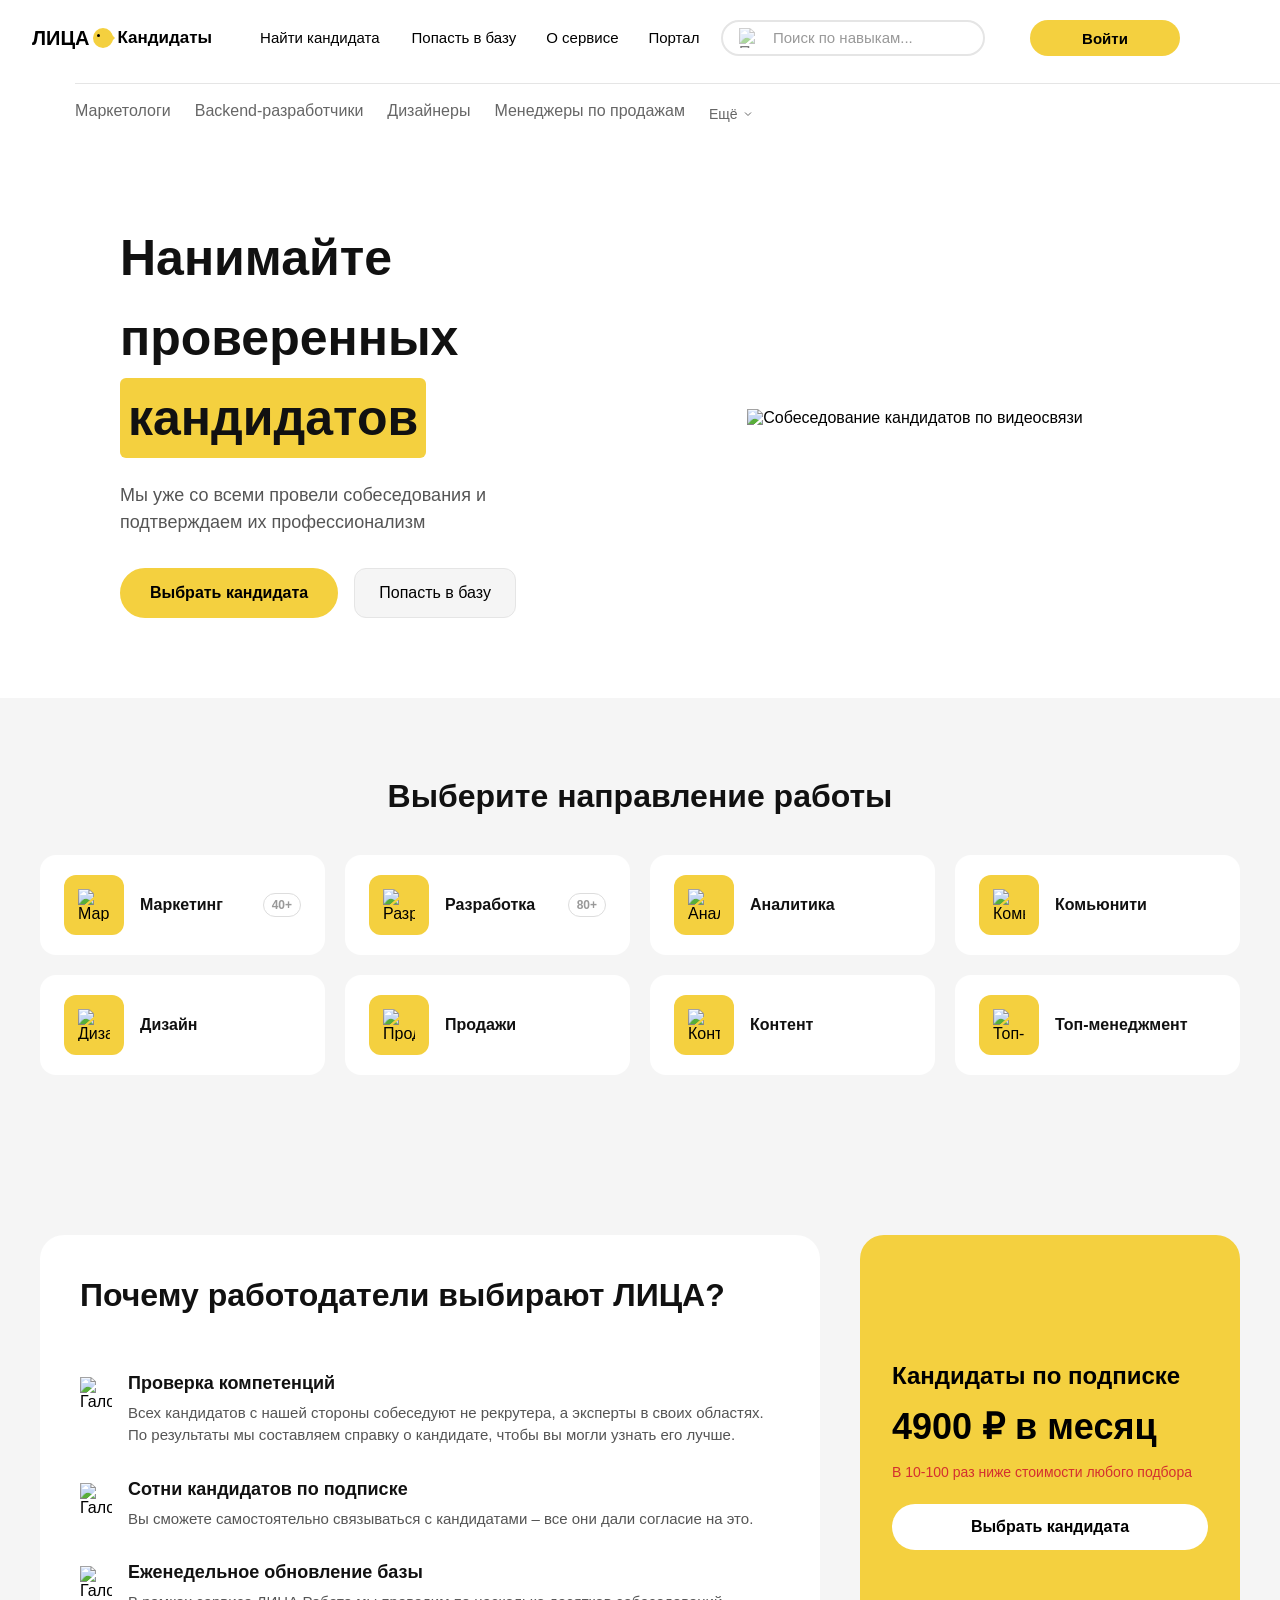
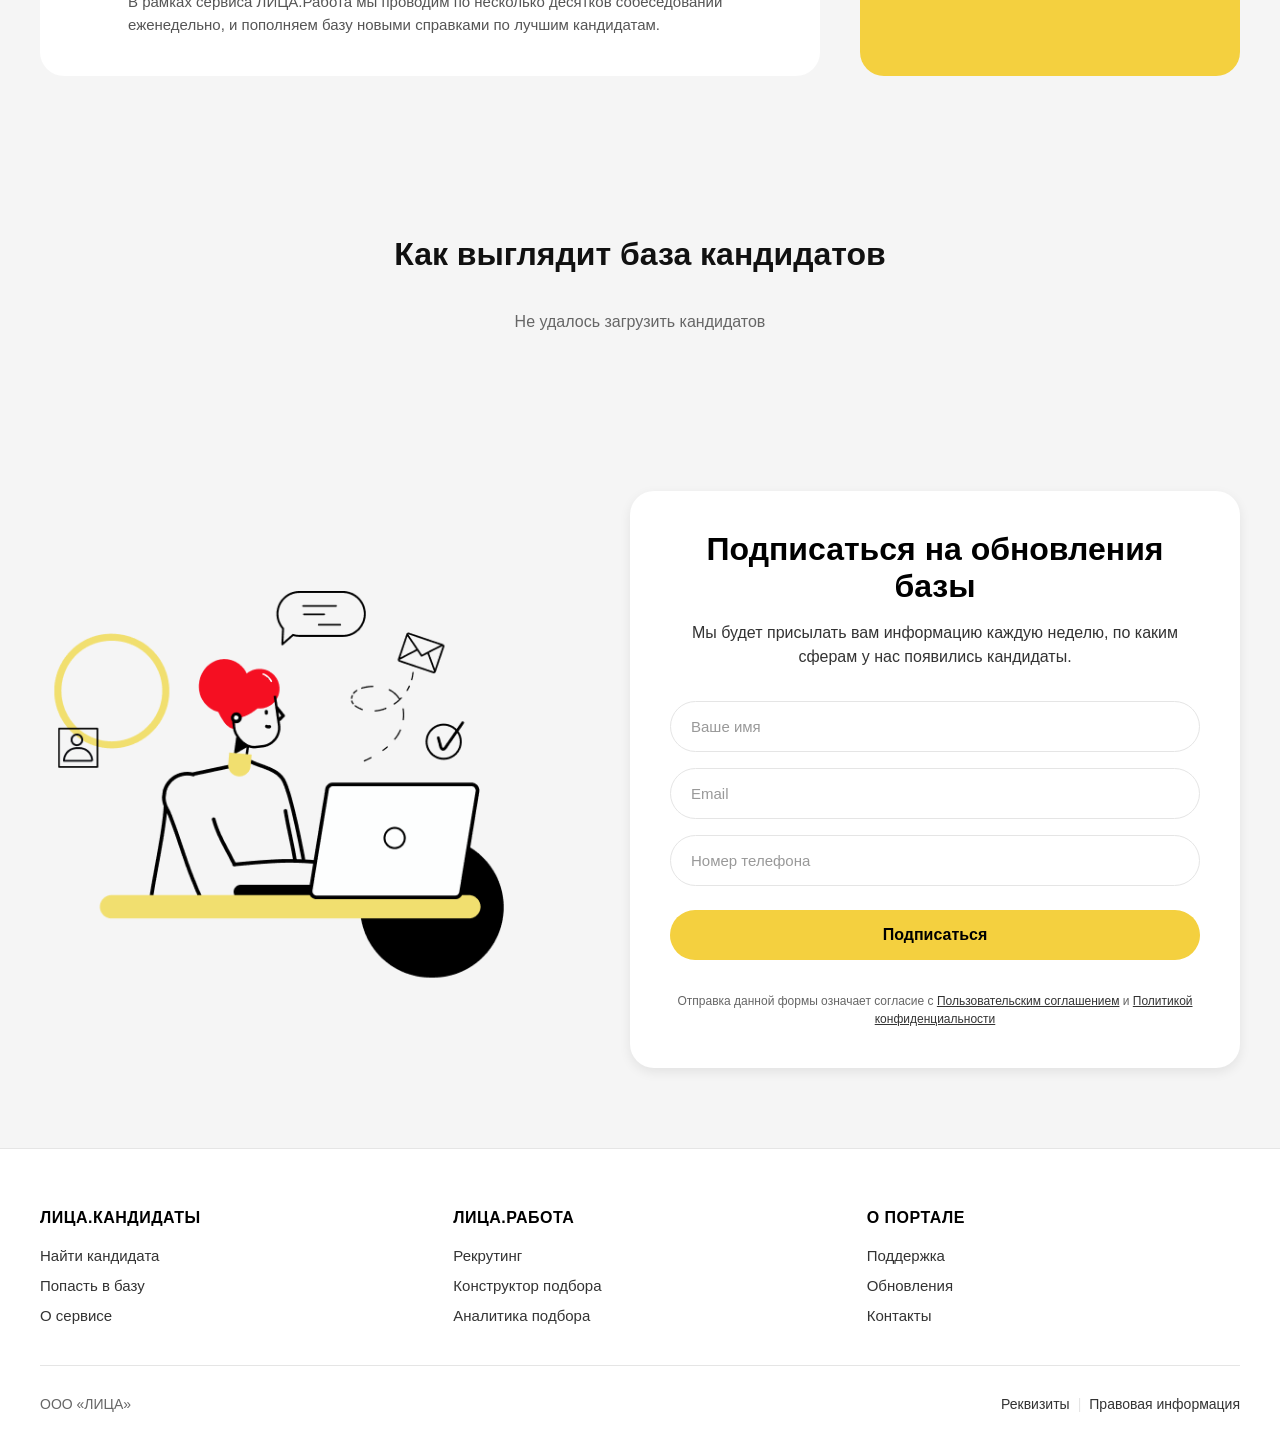
==== index.html @ 7bc8b990 "feat: style project management buttons and lock editing for completed projects" ====
<!DOCTYPE html>
<html lang="ru">
<head>
    <meta charset="UTF-8">
    <meta name="viewport" content="width=device-width, initial-scale=1.0">
    <title>ЛИЦА - Главная</title>
    <link rel="stylesheet" href="css/style.css">
</head>
<body>
    <header class="header">
        <div class="header-top">
            <div class="logo-nav">
                <a href="#" class="logo">
                    <span>ЛИЦА</span>
                    <div class="logo-icon"></div>
                </a>
                <nav>
                    <ul class="main-nav">
    <li><a href="index.html">Кандидаты</a></li>
    <li><a href="catalog.html">Найти кандидата</a></li>
    <li><a href="#">Попасть в базу</a></li>
    <li><a href="#">О сервисе</a></li>
    <li><a href="#">Портал</a></li>
                    </ul>
                </nav>
            </div>
            <div class="search-auth">
    <div class="search-box">
    <img src="img/Search.png" alt="Поиск" class="search-icon">
    <input type="text" class="search-input" id="liveSearchInput" placeholder="Поиск по навыкам...">
    <div id="searchResults" class="search-results-dropdown" style="display: none;"></div>
</div>
    
    <button class="login-btn" id="openModalBtn">Войти</button>
    
    <div class="user-profile-wrapper" id="userProfileWrapper" style="display: none;">
        <div class="user-profile" id="userProfile">
            <span class="user-name" id="userName">Имя</span>
            <div class="user-avatar" id="userAvatar">И</div>
        </div>
        
        <!-- Выпадающее меню -->
        <div class="user-dropdown" id="userDropdown">
            <a href="dashboard.html" class="dropdown-item" id="profileLink">
    <svg width="16" height="16" viewBox="0 0 24 24" fill="none" stroke="currentColor" stroke-width="2">
        <path d="M20 21v-2a4 4 0 0 0-4-4H8a4 4 0 0 0-4 4v2"></path>
        <circle cx="12" cy="7" r="4"></circle>
    </svg>
    Мой профиль
</a>
            <button class="dropdown-item logout-btn" id="logoutBtn">
                <svg width="16" height="16" viewBox="0 0 24 24" fill="none" stroke="currentColor" stroke-width="2">
                    <path d="M9 21H5a2 2 0 0 1-2-2V5a2 2 0 0 1 2-2h4"></path>
                    <polyline points="16 17 21 12 16 7"></polyline>
                    <line x1="21" y1="12" x2="9" y2="12"></line>
                </svg>
                Выйти
            </button>
        </div>
    </div>
</div>
        </div>
        
        <div class="header-bottom">
            <ul class="secondary-nav">
                <li><a href="#">Маркетологи</a></li>
                <li><a href="#">Backend-разработчики</a></li>
                <li><a href="#">Дизайнеры</a></li>
                <li><a href="#">Менеджеры по продажам</a></li>
                
                <li class="nav-hidden"><a href="#">Пункт 1</a></li>
                <li class="nav-hidden"><a href="#">Пункт 2</a></li>
                <li class="nav-hidden"><a href="#">Пункт sssssss</a></li>
                <li class="nav-hidden"><a href="#">Пункт 3sssssssss</a></li>
                <li class="nav-hidden"><a href="#">Пункт 3ssss</a></li>
                <li class="nav-hidden"><a href="#">Пункт 1</a></li>
                <li class="nav-hidden"><a href="#">Пункт 2</a></li>
                <li class="nav-hidden"><a href="#">Пункт 3</a></li>
                <li class="nav-hidden"><a href="#">Пункт 3</a></li>
                <li class="nav-hidden"><a href="#">Пункт 3</a></li>
                
                <li class="more-li">
                    <button class="more-btn" id="moreBtn" type="button" onclick="toggleNav()">
                        <span>Ещё</span>
                        <svg class="arrow" viewBox="0 0 24 24" fill="none" stroke="currentColor" stroke-width="2">
                            <path d="M6 9l6 6 6-6"/>
                        </svg>
                    </button>
                </li>
                
                <li class="hide-li" style="display: none;">
                    <button class="hide-btn" type="button" onclick="toggleNav()">
                        <span>Скрыть</span>
                        <svg viewBox="0 0 24 24" fill="none" stroke="currentColor" stroke-width="2">
                            <path d="M18 15l-6-6-6 6"/>
                        </svg>
                    </button>
                </li>
            </ul>
        </div>
    </header>

    <main>
        <section class="hero-section">
            <div class="container hero-container">
                <div class="hero-content">
                    <h1 class="hero-title">Нанимайте проверенных <span class="highlight">кандидатов</span></h1>
                    <p class="hero-description">Мы уже со всеми провели собеседования и подтверждаем их профессионализм</p>
                    <div class="hero-buttons">
    <a href="catalog.html" class="btn btn-primary">Выбрать кандидата</a>
    <a href="#" class="btn btn-secondary">Попасть в базу</a>
                    </div>
                </div>
                <div class="hero-image">
                    <img src="img/Scene 1.png" alt="Собеседование кандидатов по видеосвязи">
                </div>
            </div>
        </section>

        <section class="directions-section">
            <div class="container directions-container">
                <h2 class="section-title">Выберите направление работы</h2>
                
                <div class="directions-grid">
                    <div class="direction-card">
                        <div class="card-icon">
                            <img src="img/dir.png" alt="Маркетинг">
                        </div>
                        <span class="card-title">Маркетинг</span>
                        <span class="card-badge">40+</span>
                    </div>

                    <div class="direction-card">
                        <div class="card-icon">
                            <img src="img/dev.png" alt="Разработка">
                        </div>
                        <span class="card-title">Разработка</span>
                        <span class="card-badge">80+</span>
                    </div>

                    <div class="direction-card">
                        <div class="card-icon">
                            <img src="img/ana.png" alt="Аналитика">
                        </div>
                        <span class="card-title">Аналитика</span>
                    </div>

                    <div class="direction-card">
                        <div class="card-icon">
                            <img src="img/com.png" alt="Комьюнити">
                        </div>
                        <span class="card-title">Комьюнити</span>
                    </div>

                    <div class="direction-card">
                        <div class="card-icon">
                            <img src="img/dis.png" alt="Дизайн">
                        </div>
                        <span class="card-title">Дизайн</span>
                    </div>

                    <div class="direction-card">
                        <div class="card-icon">
                            <img src="img/sel.png" alt="Продажи">
                        </div>
                        <span class="card-title">Продажи</span>
                    </div>

                    <div class="direction-card">
                        <div class="card-icon">
                            <img src="img/cont.png" alt="Контент">
                        </div>
                        <span class="card-title">Контент</span>
                    </div>

                    <div class="direction-card">
                        <div class="card-icon">
                            <img src="img/top.png" alt="Топ-менеджмент">
                        </div>
                        <span class="card-title">Топ-менеджмент</span>
                    </div>
                </div>
            </div>
        </section>

        <section class="benefits-section">
            <div class="container benefits-container">
                
                <div class="benefits-left">
                    <h2 class="section-title-left">Почему работодатели выбирают ЛИЦА?</h2>
                    
                    <div class="benefit-item">
                        <img src="img/yes.png" alt="Галочка" class="check-icon">
                        <div class="benefit-text">
                            <h3 class="benefit-title">Проверка компетенций</h3>
                            <p class="benefit-desc">Всех кандидатов с нашей стороны собеседуют не рекрутера, а эксперты в своих областях. По результаты мы составляем справку о кандидате, чтобы вы могли узнать его лучше.</p>
                        </div>
                    </div>

                    <div class="benefit-item">
                        <img src="img/yes.png" alt="Галочка" class="check-icon">
                        <div class="benefit-text">
                            <h3 class="benefit-title">Сотни кандидатов по подписке</h3>
                            <p class="benefit-desc">Вы сможете самостоятельно связываться с кандидатами – все они дали согласие на это.</p>
                        </div>
                    </div>

                    <div class="benefit-item">
                        <img src="img/yes.png" alt="Галочка" class="check-icon">
                        <div class="benefit-text">
                            <h3 class="benefit-title">Еженедельное обновление базы</h3>
                            <p class="benefit-desc">В рамках сервиса ЛИЦА.Работа мы проводим по несколько десятков собеседований еженедельно, и пополняем базу новыми справками по лучшим кандидатам.</p>
                        </div>
                    </div>
                </div>

            
                <div class="benefits-right">
                    <div class="subscription-card">
                        <h3 class="sub-title">Кандидаты по подписке</h3>
                        <div class="sub-price">4900 ₽ в месяц</div>
                        <p class="sub-note">В 10-100 раз ниже стоимости любого подбора</p>
                        <a href="#" class="btn btn-white">Выбрать кандидата</a>
                    </div>
                </div>

            </div>
        </section>

        <section class="candidates-section">
            <div class="container">
                <h2 class="section-title">Как выглядит база кандидатов</h2>
                
               <div class="candidates-grid" id="candidatesGrid">
                   
                </div>
            </div>
        </section>

        <section class="subscribe-section">
            <div class="container subscribe-container">
                <div class="subscribe-image">
                    <img src="img/Scene 2.png" alt="Подписка на обновления базы кандидатов">
                </div>
                
                <div class="subscribe-form-wrapper">
                    <h2 class="subscribe-title">Подписаться на обновления базы</h2>
                    <p class="subscribe-description">Мы будет присылать вам информацию каждую неделю, по каким сферам у нас появились кандидаты.</p>
                    
                    <form class="subscribe-form" id="subscribeForm">
    <input type="text" class="form-input" placeholder="Ваше имя" required>
    <input type="email" id="subscribeEmail" class="form-input" placeholder="Email" required>
    <input type="tel" class="form-input" placeholder="Номер телефона" required>
    
    <button type="submit" class="btn-subscribe" id="subscribeBtn">Подписаться</button>
    
    <p class="form-agreement">Отправка данной формы означает согласие с <a href="#" class="agreement-link">Пользовательским соглашением</a> и <a href="#" class="agreement-link">Политикой конфиденциальности</a></p>
</form>

<div id="subscribeSuccess" class="success-message" style="display: none;">
    <h3>Вы успешно подписались!</h3>
    <p>Теперь вы будете получать обновления базы кандидатов каждую неделю.</p>
</div>
        </section>
    </main>

    <footer class="footer">
        <div class="container">
            <div class="footer-grid">
                <div class="footer-column">
                    <h3 class="footer-heading">ЛИЦА.КАНДИДАТЫ</h3>
                    <ul class="footer-list">
                        <li><a href="#">Найти кандидата</a></li>
                        <li><a href="#">Попасть в базу</a></li>
                        <li><a href="#">О сервисе</a></li>
                    </ul>
                </div>
                
                <div class="footer-column">
                    <h3 class="footer-heading">ЛИЦА.РАБОТА</h3>
                    <ul class="footer-list">
                        <li><a href="#">Рекрутинг</a></li>
                        <li><a href="#">Конструктор подбора</a></li>
                        <li><a href="#">Аналитика подбора</a></li>
                    </ul>
                </div>
                
                <div class="footer-column">
                    <h3 class="footer-heading">О ПОРТАЛЕ</h3>
                    <ul class="footer-list">
                        <li><a href="#">Поддержка</a></li>
                        <li><a href="#">Обновления</a></li>
                        <li><a href="#">Контакты</a></li>
                    </ul>
                </div>
            </div>
            
            <div class="footer-bottom">
                <span class="footer-copyright">ООО «ЛИЦА»</span>
                <div class="footer-legal">
                    <a href="#">Реквизиты</a>
                    <span class="divider">|</span>
                    <a href="#">Правовая информация</a>
                </div>
            </div>
        </div>
    </footer>
    
    <script>
        function toggleNav() {
            const hiddenItems = document.querySelectorAll('.nav-hidden');
            const moreLi = document.querySelector('.more-li');
            const hideLi = document.querySelector('.hide-li');
            const arrow = document.querySelector('.more-btn .arrow');
            
            const isVisible = document.querySelector('.nav-hidden.show');
            
            if (!isVisible) {
                hiddenItems.forEach(item => item.classList.add('show'));
                moreLi.style.display = 'none';
                hideLi.style.display = 'flex';
            } else {
                hiddenItems.forEach(item => item.classList.remove('show'));
                moreLi.style.display = 'flex';
                hideLi.style.display = 'none';
                if (arrow) arrow.style.transform = 'rotate(0deg)';
            }
        }
    </script>
    <div class="modal-overlay" id="loginModal">
    <div class="modal-window">
        <button class="modal-close" id="closeModalBtn">&times;</button>
        
        <div class="modal-header">
            <span class="modal-logo-text">ЛИЦА</span>
            <span class="modal-logo-dot"></span>
            <span class="modal-logo-text">Кандидаты</span>
        </div>

        <div id="loginView">
            <h2 class="modal-title">Получить доступ к базе<br>проверенных кандидатов</h2>
            <form class="modal-form" id="loginForm">
                <input type="email" id="authEmail" class="modal-input" placeholder="Email" required>
                <input type="password" id="authPassword" class="modal-input" placeholder="Пароль" required>
                <a href="#" class="forgot-pass">Забыли пароль?</a>
                <div class="modal-actions">
                    <button type="submit" class="btn-modal-login">Войти</button>
                    <button type="button" class="btn-modal-reg" id="toRegisterBtn">Зарегистрироваться</button>
                </div>
            </form>
        </div>

        <div id="registerView" style="display: none;">
            <h2 class="modal-title">Создать аккаунт</h2>
            <form class="modal-form" id="registerForm">
                <input type="text" id="regName" class="modal-input" placeholder="ФИО" required>
                <input type="email" id="regEmail" class="modal-input" placeholder="Email" required>
                <input type="password" id="regPassword" class="modal-input" placeholder="Пароль" required>
                <div class="modal-actions" style="flex-direction: column; gap: 10px;">
                    <button type="submit" class="btn-modal-login">Зарегистрироваться</button>
                    <button type="button" class="btn-modal-reg" id="backToLoginBtn">← Вернуться ко входу</button>
                </div>
            </form>
        </div>
    </div>
</div>

    <script>
    function toggleNav() {
        const hidden = document.querySelectorAll('.nav-hidden');
        const more = document.querySelector('.more-li');
        const hide = document.querySelector('.hide-li');
        const arrow = document.querySelector('.more-btn .arrow');
        const isVisible = document.querySelector('.nav-hidden.show');
        if (!isVisible) {
            hidden.forEach(i => i.classList.add('show'));
            more.style.display = 'none';
            hide.style.display = 'flex';
        } else {
            hidden.forEach(i => i.classList.remove('show'));
            more.style.display = 'flex';
            hide.style.display = 'none';
            if (arrow) arrow.style.transform = 'rotate(0deg)';
        }
    }

    const openModalBtn = document.getElementById('openModalBtn');
    const modal = document.getElementById('loginModal');
    const closeBtn = document.getElementById('closeModalBtn');
    const loginForm = document.getElementById('loginForm');
    const loginView = document.getElementById('loginView');
    const registerView = document.getElementById('registerView');
    const toRegisterBtn = document.getElementById('toRegisterBtn');
    const backToLoginBtn = document.getElementById('backToLoginBtn');
    const registerForm = document.getElementById('registerForm');

    function showUserProfile(user) {
        if (openModalBtn) openModalBtn.style.display = 'none';
        const userProfileWrapper = document.getElementById('userProfileWrapper');
        const userName = document.getElementById('userName');
        const userAvatar = document.getElementById('userAvatar');
        const userDropdown = document.getElementById('userDropdown');
        const profileLink = document.getElementById('profileLink');
        const logoutBtn = document.getElementById('logoutBtn');
        
        if (userProfileWrapper && userName && userAvatar) {
            userProfileWrapper.style.display = 'flex';
            const firstName = user.name.split(' ')[0];
            userName.textContent = firstName;
            userAvatar.textContent = firstName.charAt(0).toUpperCase();
        }
        if (profileLink) profileLink.href = 'dashboard.html';
        
        const userProfile = document.getElementById('userProfile');
        if (userProfile && userDropdown) {
            userProfile.onclick = (e) => { e.stopPropagation(); userDropdown.classList.toggle('show'); };
        }
        document.addEventListener('click', (e) => {
            if (userDropdown && !e.target.closest('.user-profile-wrapper')) userDropdown.classList.remove('show');
        });
        if (logoutBtn) {
            logoutBtn.onclick = (e) => {
                e.preventDefault();
                if (confirm('Выйти из аккаунта?')) {
                    localStorage.removeItem('currentUser');
                    hideUserProfile();
                    if (userDropdown) userDropdown.classList.remove('show');
                }
            };
        }
    }

    function hideUserProfile() {
        const userProfileWrapper = document.getElementById('userProfileWrapper');
        if (userProfileWrapper) userProfileWrapper.style.display = 'none';
        if (openModalBtn) {
            openModalBtn.style.display = 'block';
            openModalBtn.textContent = 'Войти';
            openModalBtn.style.backgroundColor = '';
        }
    }

    openModalBtn?.addEventListener('click', (e) => { e.stopPropagation(); modal.classList.add('active'); document.body.style.overflow = 'hidden'; });
    closeBtn?.addEventListener('click', () => { modal.classList.remove('active'); document.body.style.overflow = ''; });
    modal?.addEventListener('click', (e) => { if (e.target === modal) { modal.classList.remove('active'); document.body.style.overflow = ''; } });

    if (loginForm) {
        loginForm.addEventListener('submit', async (e) => {
            e.preventDefault();
            const email = document.getElementById('authEmail').value.trim();
            const password = document.getElementById('authPassword').value.trim();
            let errorEl = document.querySelector('.auth-error');
            if (!errorEl) { errorEl = document.createElement('span'); errorEl.className = 'auth-error'; errorEl.style.cssText = 'color: #d32f2f; font-size: 13px; text-align: center; display: block; margin-top: 8px;'; loginForm.appendChild(errorEl); }
            try {
                const res = await fetch(`http://localhost:3000/users?email=${encodeURIComponent(email)}`);
                const users = await res.json();
                if (users.length > 0 && users[0].password === password) {
                    const user = users[0];
                    localStorage.setItem('currentUser', JSON.stringify(user));
                    modal.classList.remove('active'); document.body.style.overflow = ''; loginForm.reset(); errorEl.style.display = 'none';
                    showUserProfile(user);
                } else { errorEl.textContent = 'Неверный email или пароль'; errorEl.style.display = 'block'; }
            } catch (err) { console.error('Ошибка входа:', err); errorEl.textContent = 'Ошибка сервера'; errorEl.style.display = 'block'; }
        });
    }

    if (toRegisterBtn) {
        toRegisterBtn.addEventListener('click', (e) => {
            e.preventDefault();
            loginView.style.display = 'none';
            registerView.style.display = 'block';
            document.querySelector('.modal-title').textContent = 'Создать аккаунт';
        });
    }
    if (backToLoginBtn) {
        backToLoginBtn.addEventListener('click', (e) => {
            e.preventDefault();
            registerView.style.display = 'none';
            loginView.style.display = 'block';
            document.querySelector('.modal-title').innerHTML = 'Получить доступ к базе<br>проверенных кандидатов';
        });
    }
    if (registerForm) {
        registerForm.addEventListener('submit', async (e) => {
            e.preventDefault();
            const name = document.getElementById('regName').value.trim();
            const email = document.getElementById('regEmail').value.trim();
            const password = document.getElementById('regPassword').value.trim();
            if (password.length < 4) { alert('Пароль должен быть не менее 4 символов'); return; }
            try {
                const checkRes = await fetch(`http://localhost:3000/users?email=${encodeURIComponent(email)}`);
                const existing = await checkRes.json();
                if (existing.length > 0) { alert('Этот email уже зарегистрирован. Попробуйте войти.'); return; }
                const res = await fetch('http://localhost:3000/users', {
                    method: 'POST', headers: { 'Content-Type': 'application/json' },
                    body: JSON.stringify({ name, email, password, candidateId: null, subscribed: false })
                });
                if (res.ok) {
                    const newUser = await res.json();
                    localStorage.setItem('currentUser', JSON.stringify(newUser));
                    registerForm.reset(); modal.classList.remove('active'); document.body.style.overflow = '';
                    loginView.style.display = 'block'; registerView.style.display = 'none';
                    document.querySelector('.modal-title').innerHTML = 'Получить доступ к базе<br>проверенных кандидатов';
                    showUserProfile(newUser);
                    alert(`Добро пожаловать, ${name.split(' ')[0]}!`);
                } else { alert('Ошибка при создании аккаунта'); }
            } catch (err) { console.error('Ошибка регистрации:', err); alert('Не удалось подключиться к серверу.'); }
        });
    }

    let allCandidates = [];

    async function loadAllCandidates() {
        try {
            const res = await fetch('http://localhost:3000/candidates');
            if (!res.ok) throw new Error(`HTTP ${res.status}`);
            allCandidates = await res.json();
            console.log('Загружено кандидатов:', allCandidates.length);
            renderCandidates(allCandidates); 
        } catch (err) {
            console.error('Ошибка загрузки:', err);
            document.getElementById('candidatesGrid').innerHTML = '<p style="grid-column: 1/-1; text-align: center; color: var(--text-muted);">Не удалось загрузить кандидатов</p>';
        }
    }

    function renderCandidates(candidates) {
        const grid = document.getElementById('candidatesGrid');
        if (!grid) return;
        
        if (candidates.length === 0) {
            grid.innerHTML = '<p style="grid-column: 1/-1; text-align: center; padding: 40px; color: var(--text-muted);">Кандидаты не найдены</p>';
            return;
        }
        
        function getGradient(avatarName) {
            const gradients = {
                'gradient-purple': 'linear-gradient(135deg, #667eea 0%, #764ba2 100%)',
                'gradient-blue': 'linear-gradient(135deg, #4facfe 0%, #00f2fe 100%)',
                'gradient-green': 'linear-gradient(135deg, #43e97b 0%, #38f9d7 100%)',
                'gradient-orange': 'linear-gradient(135deg, #fa709a 0%, #fee140 100%)',
                'gradient-red': 'linear-gradient(135deg, #ff9a9e 0%, #fecfef 100%)'
            };
            return gradients[avatarName] || gradients['gradient-purple'];
        }
        
        grid.innerHTML = candidates.map(c => {
            const avatarHTML = c.avatar?.startsWith('gradient-') 
                ? `<div class="avatar-gradient" style="width: 104px; height: 104px; border-radius: 50%; background: ${getGradient(c.avatar)}; display: flex; align-items: center; justify-content: center; color: #fff; font-size: 36px; font-weight: 700;">${c.name.charAt(0).toUpperCase()}</div>`
                : `<img src="${c.avatar || 'img/default-avatar.png'}" alt="${c.name}" style="width: 104px; height: 104px; border-radius: 50%; object-fit: cover;">`;
            
            return `
            <div class="candidate-card">
                <div class="candidate-badges">
                    ${c.tags?.map(t => `<span class="badge badge-${t}">${t}</span>`).join('') || ''}
                </div>
                <div class="candidate-avatar">${avatarHTML}</div>
                <h3 class="candidate-name">${c.name}</h3>
                <p class="candidate-position">${c.position}</p>
                <div class="candidate-info">
                    <p class="info-item">Опыт: ${c.experience}</p>
                    <p class="info-item">Зарплата: от ${c.salary?.toLocaleString() || '0'} ₽</p>
                </div>
                <a href="profile.html?id=${c.id}" class="btn-candidate" style="text-decoration: none;">Посмотреть справку</a>
            </div>`;
        }).join('');
    }

    document.querySelectorAll('a[href="#"], .btn-secondary[href="#"]').forEach(link => {
        link.addEventListener('click', async (e) => {
            e.preventDefault();
            const currentUser = JSON.parse(localStorage.getItem('currentUser'));
            if (!currentUser) { modal.classList.add('active'); document.body.style.overflow = 'hidden'; }
            else if (currentUser.candidateId === null || currentUser.candidateId === undefined) { window.location.href = 'create-profile.html'; }
            else {
                try {
                    const res = await fetch(`http://localhost:3000/candidates/${currentUser.candidateId}`);
                    if (!res.ok || res.status === 404) {
                        await fetch(`http://localhost:3000/users/${currentUser.id}`, {
                            method: 'PATCH', headers: { 'Content-Type': 'application/json' },
                            body: JSON.stringify({ candidateId: null })
                        });
                        localStorage.setItem('currentUser', JSON.stringify({ ...currentUser, candidateId: null }));
                        window.location.href = 'create-profile.html'; return;
                    }
                    window.location.href = `profile.html?id=${currentUser.candidateId}`;
                } catch (err) { console.error('Ошибка:', err); window.location.href = 'create-profile.html'; }
            }
        });
    });

    const subscribeForm = document.getElementById('subscribeForm');
    if (subscribeForm) {
        subscribeForm.addEventListener('submit', async (e) => {
            e.preventDefault();
            const email = document.getElementById('subscribeEmail').value.trim();
            const btn = document.getElementById('subscribeBtn');
            const successMsg = document.getElementById('subscribeSuccess');
            btn.disabled = true; btn.textContent = 'Проверка...';
            try {
                const res = await fetch(`http://localhost:3000/users?email=${encodeURIComponent(email)}`);
                const users = await res.json();
                if (users.length > 0) {
                    await fetch(`http://localhost:3000/users/${users[0].id}`, {
                        method: 'PATCH', headers: { 'Content-Type': 'application/json' },
                        body: JSON.stringify({ subscribed: true })
                    });
                    subscribeForm.style.display = 'none'; successMsg.style.display = 'block';
                } else { alert('Email не найден в базе. Пожалуйста, зарегистрируйтесь сначала.'); btn.disabled = false; btn.textContent = 'Подписаться'; }
            } catch (err) { console.error('Ошибка подписки:', err); alert('Произошла ошибка.'); btn.disabled = false; btn.textContent = 'Подписаться'; }
        });
    }

    document.addEventListener('DOMContentLoaded', () => {
        const saved = localStorage.getItem('currentUser');
        if (saved) { try { const user = JSON.parse(saved); showUserProfile(user); } catch(e) { console.error('Ошибка сессии:', e); } }
        
        loadAllCandidates();
    });

const searchInput = document.getElementById('liveSearchInput');
const resultsDropdown = document.getElementById('searchResults');
let allCandidatesCache = [];
let isCacheReady = false;

fetch('http://localhost:3000/candidates')
    .then(res => res.json())
    .then(data => {
        allCandidatesCache = data;
        isCacheReady = true;
        console.log(' База готова. Кандидатов:', data.length);
    })
    .catch(err => console.error(' Ошибка:', err));

if (searchInput && resultsDropdown) {
    searchInput.addEventListener('input', (e) => {
        const query = e.target.value.trim().toLowerCase();
        
        if (!isCacheReady || query.length < 3) {
            resultsDropdown.style.display = 'none';
            return;
        }

        const filtered = allCandidatesCache.filter(c => {
            const tags = (c.tags || []).join(' ').toLowerCase();
            const testExp = (c.test_exp || '').toLowerCase();
            const apiExp = (c.api_exp || '').toLowerCase();
            const generalInfo = (c.general_info || '').toLowerCase();
            
            return tags.includes(query) || 
                   testExp.includes(query) || 
                   apiExp.includes(query) || 
                   generalInfo.includes(query);
        });

        console.log(` "${query}" → найдено: ${filtered.length}`);

        if (filtered.length === 0) {
            resultsDropdown.innerHTML = '<div class="search-empty">Навыки не найдены</div>';
        } else {
            resultsDropdown.innerHTML = filtered.slice(0, 5).map(c => {
                const topTags = (c.tags || []).slice(0, 3).join(', ');
                
                return `
                <a href="profile.html?id=${c.id}" class="search-result-item">
                    <div class="search-result-avatar">${c.name.charAt(0)}</div>
                    <div class="search-result-info">
                        <h4>${c.position || 'Специалист'}</h4>
                        <p>${c.name} • ${topTags || 'Опыт в описании'}</p>
                    </div>
                </a>`;
            }).join('');
        }
        resultsDropdown.style.display = 'block';
    });

    document.addEventListener('click', (e) => {
        if (!searchInput.contains(e.target) && !resultsDropdown.contains(e.target)) {
            resultsDropdown.style.display = 'none';
        }
    });
}
</script>
    
</body>
</html>
---- css/style.css ----
:root {
    --bg-body: #f5f5f5;
    --bg-header: #ffffff;
    --text-main: #000000;
    --text-secondary: #333333;
    --text-muted: #666666;
    --accent: #F4D03F;
    --accent-hover: #E5C036;
    --border: #e5e5e5;
    --shadow: 0 2px 4px rgba(0, 0, 0, 0.1);
}

* {
    margin: 0;
    padding: 0;
    box-sizing: border-box;
}

body {
    font-family: -apple-system, BlinkMacSystemFont, 'Segoe UI', Roboto, Oxygen, Ubuntu, Cantarell, sans-serif;
    background-color: var(--bg-body);
    color: var(--text-main);
}

.header {
    background-color: var(--bg-header);
    box-shadow: var(--shadow);
}

.header-top {
    display: flex;
    align-items: center; 
    justify-content: space-between;
    padding: 20px 0px;
    max-width: 1440px;
    margin: 0 auto;
}

.logo-nav {
    display: flex;
    align-items: center;
    gap: 4px; 
    flex-shrink: 0;
}

.logo {
    display: flex;
    align-items: center;
    gap: 4px;
    font-size: 20px;
    font-weight: 600;
    color: #000;
    text-decoration: none;
    margin-left: 32px;
}

.logo-icon {
    width: 20px;
    height: 20px;
    background-color: #F4D03F;
    border-radius: 50%;
    position: relative;
    flex-shrink: 0;
}

.logo-icon::before {
    content: '';
    position: absolute;
    width: 3px;
    height: 3px;
    background-color: #000;
    border-radius: 50%;
    top: 6px;
    left: 4px;
}

.logo-icon::after {
    content: '';
    position: absolute;
    right: -2px;
    top: 4px; 
    width: 0;
    height: 0;
    border-top: 6px solid transparent;
    border-bottom: 6px solid transparent;
    border-left: 6px solid #F4D03F;
}

.main-nav {
    display: flex;
    align-items: center;
    gap: 16px; 
    list-style: none;
    margin: 0; 
}

.main-nav a {
    text-decoration: none;
    color: var(--text-secondary);
    font-size: 17px;
    font-weight: 500;
    white-space: nowrap; 
    transition: color 0.3s;
}

.main-nav li:first-child a {
    font-size: 17px;
    font-weight: 600;
    color: var(--text-main);
    margin-right: 32px; 
    margin-left: 0px;
}

.main-nav li:nth-child(3) {
    margin-left: 16px; 
}

.main-nav li:nth-child(4) {
    margin-left: 14px; 
}

.main-nav li:nth-child(5) {
    margin-left: 14px; 
}

.main-nav li:nth-child(n+2) a {
    font-size: 15px;
    font-weight: 400;
    color: var(--text-main);
}

.search-auth {
    display: flex;
    align-items: center;
    gap: 45px; 
    margin-right: 100px;
}

.search-box {
    position: relative;
    display: flex;
    align-items: center;
}

.search-icon {
    position: absolute;
    left: 14px;
    width: 18px;
    height: 18px;
    opacity: 0.5;
    pointer-events: none;
}

.search-input {
    flex-shrink: 0; 
    width: 320px;
    height: 36px; 
    padding: 0px 22px 0 40px;
    border: 1px solid var(--border);
    border-radius: 24px;
    font-size: 14px;
    line-height: 36px;
    outline: none;
    transition: border-color 0.3s;
}

.search-input:focus {
    border-color: var(--accent);
}

.search-input::placeholder {
    color: #999;
}

.login-btn {
    flex-shrink: 0;
    background-color: var(--accent);
    color: var(--text-main);
    border: none;
    height: 36px;
    width: 150px;
    margin-left: 0px; 
    border-radius: 24px;
    font-size: 15px;
    font-weight: 600;
    cursor: pointer;
    transition: background-color 0.3s;
}

.login-btn:hover {
    background-color: var(--accent-hover);
}

.header-bottom {
    border-top: 1px solid var(--border);
    padding: 16px 0px;
    max-width: 1440px;
    margin: 0 auto;
    margin-left: 75px;
    margin-top: 7px;
}

.secondary-nav {
    display: flex;
    flex-wrap: wrap;
    gap: 24px;
    row-gap: 36px;
    list-style: none;
    align-items: center;
    padding: 0;
    margin: 0;
}

.secondary-nav a {
    text-decoration: none;
    color: var(--text-muted);
    font-size: 16px;
    transition: color 0.3s;
    white-space: nowrap;
}

.secondary-nav a:hover {
    color: var(--text-main);
}

.nav-hidden {
    display: none;
}

.nav-hidden.show {
    display: flex;
}

.more-btn, .hide-btn {
    display: flex;
    align-items: center;
    gap: 4px;
    margin-top: 6px;
    background: none;
    border: none;
    color: var(--text-muted);
    font-size: 14px;
    cursor: pointer;
    padding: 0;
    white-space: nowrap;
    transition: color 0.3s;
}

.more-btn:hover, .hide-btn:hover {
    color: var(--text-main);
}

.more-btn svg, .hide-btn svg {
    width: 12px;
    height: 12px;
}

.more-btn .arrow {
    transition: transform 0.3s;
}

.hero-section {
    padding: 80px 120px;
    background-color: #ffffff;
}

.hero-container {
    display: flex;
    align-items: center;
    justify-content: space-between;
    gap: 60px;
    max-width: 1440px;
    margin: 0 auto;
}

.hero-content {
    flex: 1;
    display: flex;
    flex-direction: column;
    gap: 24px;
}

.hero-title {
    font-size: 50px;
    font-weight: 600;
    line-height: 1.6;
    color: #111;
    margin: 0;
    letter-spacing: 0%;
}

.hero-title .highlight {
    background-color: #F4D03F;
    padding: 0 8px;
    border-radius: 6px;
    display: inline-block;
}

.hero-description {
    font-size: 18px;
    line-height: 1.5;
    color: #555;
    margin: 0;
    max-width: 480px;
}

.hero-buttons {
    display: flex;
    gap: 16px;
    margin-top: 8px;
}

.btn {
    display: inline-flex;
    align-items: center;
    justify-content: center;
    padding: 14px 28px;
    border-radius: 30px;
    font-size: 16px;
    font-weight: 600;
    text-decoration: none;
    transition: all 0.3s ease;
    cursor: pointer;
}

.btn-primary {
    background-color: #F4D03F;
    color: #000;
    border: 2px solid #F4D03F;
}

.btn-primary:hover {
    background-color: #E5C036;
    border-color: #E5C036;
}

.btn-secondary {
    background-color: transparent;
    color: #333;
    border: 2px solid #ddd;
}

.btn-secondary:hover {
    border-color: #333;
    color: #000;
}

.hero-image {
    flex: 1;
    display: flex;
    justify-content: center;
}

.hero-image img {
    max-width: 100%;
    height: auto;
    display: block;
}

.directions-section {
    padding: 80px 40px;
    background-color: #f5f5f5;
}

.section-title {
    text-align: center;
    font-size: 32px;
    font-weight: 700;
    color: #111;
    margin-bottom: 40px;
}

.directions-grid {
    display: grid;
    grid-template-columns: repeat(4, 1fr);
    gap: 20px;
    max-width: 1200px;
    margin: 0 auto;
}

.direction-card {
    background-color: #ffffff;
    border-radius: 16px;
    padding: 20px 24px;
    display: flex;
    align-items: center;
    gap: 16px;
    cursor: pointer;
    transition: all 0.3s ease;
    position: relative;
    overflow: hidden;
}

.direction-card:hover {
    position: relative;
    top: -5px;
    box-shadow: 0 10px 20px rgba(0, 0, 0, 0.08);
}

.card-icon {
    width: 60px;
    height: 60px;
    background-color: #F4D03F;
    border-radius: 12px;
    display: flex;
    align-items: center;
    justify-content: center;
    flex-shrink: 0;
}

.card-icon img {
    width: 32px;
    height: 32px;
    object-fit: contain;
}

.card-title {
    font-size: 16px;
    font-weight: 600;
    color: #111;
    flex-grow: 1;
}

.card-badge {
    font-size: 12px;
    font-weight: 600;
    color: #999;
    border: 1px solid #ddd;
    padding: 4px 8px;
    border-radius: 12px;
    background-color: transparent;
    transition: all 0.3s ease;
}

.direction-card:hover .card-badge {
    border-color: #F4D03F;
    color: #F4D03F;
}

.benefits-section {
    padding: 80px 40px;
    background-color: #f5f5f5;
}

.benefits-container {
    display: flex;
    gap: 40px;
    max-width: 1200px;
    margin: 0 auto;
}

.benefits-left {
    flex: 1;
    display: flex;
    flex-direction: column;
    gap: 32px;
    background-color: #ffffff;
    border-radius: 24px;
    padding: 40px;
}

.section-title-left {
    font-size: 32px;
    font-weight: 700;
    color: #111;
    margin: 0 0 24px 0;
    line-height: 1.3;
}

.benefit-item {
    display: flex;
    gap: 16px;
    align-items: flex-start;
    transition: margin-left 0.3s ease; 
}

.benefit-item:hover {
    margin-left: 5px;
}

.check-icon {
    width: 32px;
    height: 32px;
    flex-shrink: 0;
    margin-top: 4px;
}

.benefit-title {
    font-size: 18px;
    font-weight: 600;
    color: #111;
    margin: 0 0 8px 0;
}

.benefit-desc {
    font-size: 15px;
    line-height: 1.5;
    color: #555;
    margin: 0;
}

.benefits-right {
    flex: 0 0 380px;
}

.subscription-card {
    background-color: #F4D03F;
    border-radius: 24px;
    padding: 40px 32px;
    height: 100%;
    display: flex;
    flex-direction: column;
    justify-content: center;
    gap: 16px;
}

.sub-title {
    font-size: 24px;
    font-weight: 700;
    color: #000;
    margin: 0;
}

.sub-price {
    font-size: 36px;
    font-weight: 700;
    color: #000;
}

.sub-note {
    font-size: 14px;
    color: #d32f2f;
    font-weight: 500;
    margin: 0;
}

.btn-white {
    background-color: #ffffff;
    color: #000;
    border: none;
    padding: 14px 28px;
    border-radius: 30px;
    font-size: 16px;
    font-weight: 600;
    text-decoration: none;
    display: inline-block;
    text-align: center;
    transition: background-color 0.3s ease; 
    margin-top: 8px;
}

.btn-white:hover {
    background-color: #f0f0f0;
}

.candidates-section {
    padding: 80px 40px;
    background-color: var(--bg-body);
}

.candidates-grid {
    display: grid;
    grid-template-columns: repeat(4, 1fr);
    gap: 24px;
    max-width: 1440px;
    margin: 0 auto;
}

.candidate-card {
    background-color: #ffffff;
    border-radius: 20px;
    padding: 24px;
    display: flex;
    flex-direction: column;
    align-items: center;
    gap: 16px;
    transition: all 0.3s ease;
    box-shadow: 0 2px 8px rgba(0, 0, 0, 0.05);
}

.candidate-card:hover {
    box-shadow: 0 8px 24px rgba(0, 0, 0, 0.12);
    top: -5px;
    position: relative;
}

.candidate-badges {
    display: flex;
    gap: 8px;
    flex-wrap: wrap;
    justify-content: center;
}

.badge {
    font-size: 12px;
    font-weight: 500;
    padding: 4px 12px;
    border-radius: 12px;
}

.badge-parttime {
    background-color: #FFF4CC;
    color: #8B6914;
}

.badge-fulltime {
    background-color: #F0E6FF;
    color: #6B46C1;
}

.candidate-avatar {
    width: 104px;
    height: 104px;
    border-radius: 50%;
    overflow: hidden;
    margin-top: 8px;
}

.candidate-avatar img {
    width: 100%;
    height: 100%;
    object-fit: cover;
}

.candidate-name {
    font-size: 18px;
    font-weight: 600;
    color: var(--text-main);
    margin: 0;
    text-align: center;
}

.candidate-position {
    font-size: 14px;
    color: var(--text-muted);
    margin: 0;
    text-align: center;
}

.candidate-info {
    width: 100%;
    display: flex;
    flex-direction: column;
    gap: 8px;
    padding: 16px 0;
    border-top: 1px solid var(--border);
    border-bottom: 1px solid var(--border);
}

.info-item {
    font-size: 14px;
    color: var(--text-secondary);
    margin: 0;
    text-align: center;
}

.btn-candidate {
    background-color: var(--accent);
    color: var(--text-main);
    border: none;
    padding: 12px 24px;
    border-radius: 24px;
    font-size: 15px;
    font-weight: 600;
    cursor: pointer;
    transition: background-color 0.3s ease;
    width: 100%;
    margin-top: 8px;
}

.btn-candidate:hover {
    background-color: var(--accent-hover);
}

.subscribe-section {
    padding: 80px 40px;
    background-color: var(--bg-body);
}

.subscribe-container {
    display: flex;
    gap: 60px;
    max-width: 1200px;
    margin: 0 auto;
    align-items: center;
}

.subscribe-image {
    flex: 1;
    display: flex;
    justify-content: center;
}

.subscribe-image img {
    max-width: 100%;
    height: auto;
    display: block;
}

.subscribe-form-wrapper {
    flex: 1;
    background-color: #ffffff;
    border-radius: 24px;
    padding: 40px;
    box-shadow: 0 4px 12px rgba(0, 0, 0, 0.08);
}

.subscribe-title {
    font-size: 32px;
    font-weight: 700;
    color: var(--text-main);
    margin: 0 0 16px 0;
    text-align: center;
}

.subscribe-description {
    font-size: 16px;
    line-height: 1.5;
    color: var(--text-secondary);
    margin: 0 0 32px 0;
    text-align: center;
}

.subscribe-form {
    display: flex;
    flex-direction: column;
    gap: 16px;
}

.form-input {
    width: 100%;
    padding: 16px 20px;
    border: 1px solid var(--border);
    border-radius: 30px;
    font-size: 15px;
    outline: none;
    transition: border-color 0.3s ease;
}

.form-input:focus {
    border-color: var(--accent);
}

.form-input::placeholder {
    color: #999;
}

.btn-subscribe {
    background-color: var(--accent);
    color: var(--text-main);
    border: none;
    padding: 16px 32px;
    border-radius: 30px;
    font-size: 16px;
    font-weight: 600;
    cursor: pointer;
    transition: background-color 0.3s ease;
    margin-top: 8px;
}

.btn-subscribe:hover {
    background-color: var(--accent-hover);
}

.form-agreement {
    font-size: 12px;
    color: var(--text-muted);
    line-height: 1.5;
    text-align: center;
    margin: 16px 0 0 0;
}

.agreement-link {
    color: var(--text-secondary);
    text-decoration: underline;
    transition: color 0.3s ease;
}

.agreement-link:hover {
    color: var(--text-main);
}

.footer {
    background-color: #ffffff;
    padding: 60px 40px 30px;
    border-top: 1px solid var(--border);
}

.footer-grid {
    display: grid;
    grid-template-columns: repeat(3, 1fr);
    gap: 40px;
    max-width: 1200px;
    margin: 0 auto 40px;
}

.footer-heading {
    font-size: 16px;
    font-weight: 700;
    color: var(--text-main);
    margin: 0 0 20px 0;
    text-transform: uppercase;
    letter-spacing: 0.5px;
}

.footer-list {
    list-style: none;
    padding: 0;
    margin: 0;
    display: flex;
    flex-direction: column;
    gap: 12px;
}

.footer-list a {
    text-decoration: none;
    color: var(--text-secondary);
    font-size: 15px;
    transition: color 0.3s ease;
}

.footer-list a:hover {
    color: var(--text-main);
}

.footer-bottom {
    display: flex;
    justify-content: space-between;
    align-items: center;
    max-width: 1200px;
    margin: 0 auto;
    padding-top: 30px;
    border-top: 1px solid var(--border);
    font-size: 14px;
}

.footer-copyright {
    color: var(--text-muted);
    font-weight: 500;
}

.footer-legal {
    display: flex;
    align-items: center;
    gap: 8px;
}

.footer-legal a {
    text-decoration: none;
    color: var(--text-secondary);
    transition: color 0.3s ease;
}

.footer-legal a:hover {
    color: var(--text-main);
}

.divider {
    color: var(--border);
    user-select: none;
}

.modal-overlay {
    position: fixed;
    top: 0; left: 0;
    width: 100%; height: 100%;
    background: rgba(0, 0, 0, 0.4);
    backdrop-filter: blur(4px); /* Размытие фона */
    display: flex;
    align-items: center;
    justify-content: center;
    z-index: 1000;
    opacity: 0;
    visibility: hidden;
    transition: all 0.3s ease;
}

.modal-overlay.active {
    opacity: 1;
    visibility: visible;
}

.modal-window {
    background: #ffffff;
    width: 100%;
    max-width: 440px;
    border-radius: 24px;
    padding: 40px 32px;
    position: relative;
    box-shadow: 0 20px 40px rgba(0, 0, 0, 0.15);
    transform: scale(0.9);
    transition: transform 0.3s ease;
}

.modal-overlay.active .modal-window {
    transform: scale(1);
}

.modal-close {
    position: absolute;
    top: 20px; right: 20px;
    background: none;
    border: none;
    font-size: 28px;
    color: #999;
    cursor: pointer;
    line-height: 1;
}
.modal-close:hover { color: #000; }

.modal-header {
    display: flex;
    align-items: center;
    justify-content: center;
    gap: 6px;
    margin-bottom: 24px;
}

.modal-logo-text {
    font-size: 18px;
    font-weight: 700;
    color: #000;
}

.modal-logo-dot {
    width: 12px; height: 12px;
    background-color: #F4D03F;
    border-radius: 50%;
}

.modal-title {
    font-size: 18px;
    font-weight: 600;
    text-align: center;
    margin: 0 0 24px 0;
    line-height: 1.4;
    color: #111;
}

.modal-form {
    display: flex;
    flex-direction: column;
    gap: 12px;
}

.modal-input {
    width: 100%;
    padding: 14px 16px;
    border: 1px solid #e5e5e5;
    border-radius: 12px;
    font-size: 15px;
    outline: none;
    background: #fff;
    transition: border 0.3s;
    box-sizing: border-box; 
}

.modal-input:focus {
    border-color: #F4D03F;
}

.forgot-pass {
    text-align: right;
    font-size: 13px;
    color: #666;
    text-decoration: none;
    margin-top: 4px;
}
.forgot-pass:hover { color: #000; }

.modal-actions {
    display: flex;
    gap: 12px;
    margin-top: 8px;
}

.btn-modal-login {
    flex: 1;
    padding: 14px;
    background-color: #F4D03F;
    border: none;
    border-radius: 24px;
    font-size: 15px;
    font-weight: 600;
    cursor: pointer;
    transition: background 0.3s;
}
.btn-modal-login:hover { background-color: #E5C036; }

.btn-modal-reg {
    flex: 1;
    padding: 14px;
    background-color: #fff;
    border: 1px solid #e5e5e5;
    border-radius: 24px;
    font-size: 15px;
    color: #333;
    cursor: pointer;
    transition: border 0.3s;
}
.btn-modal-reg:hover { border-color: #999; }

.catalog-main {
    padding: 40px 0;
    background-color: var(--bg-body);
    min-height: 60vh;
}

.catalog-container {
    display: flex;
    gap: 24px;
    max-width: 1440px;
    margin: 0 auto;
    padding: 0 40px;
}

.filters-sidebar {
    flex: 0 0 260px;
    background: #fff;
    border-radius: 16px;
    padding: 24px;
    height: fit-content;
    position: sticky;
    top: 100px;
}

.filters-header {
    display: flex;
    justify-content: space-between;
    align-items: center;
    margin-bottom: 24px;
    padding-bottom: 16px;
    border-bottom: 1px solid var(--border);
}

.filters-header h2 {
    font-size: 18px;
    font-weight: 700;
    margin: 0;
}

.clear-filters {
    background: none;
    border: none;
    color: var(--text-muted);
    font-size: 13px;
    cursor: pointer;
}

.clear-filters:hover { color: var(--text-main); }

.filter-group {
    margin-bottom: 20px;
}

.filter-group h3 {
    font-size: 14px;
    font-weight: 600;
    margin-bottom: 12px;
    color: var(--text-main);
}

.filter-range {
    display: flex;
    gap: 8px;
}

.filter-range input {
    flex: 1;
    padding: 10px 12px;
    border: 1px solid var(--border);
    border-radius: 8px;
    font-size: 13px;
}

.checkbox-label {
    display: flex;
    align-items: center;
    gap: 8px;
    margin-bottom: 8px;
    cursor: pointer;
    font-size: 14px;
    color: var(--text-secondary);
}

.checkbox-label input {
    width: 16px;
    height: 16px;
    cursor: pointer;
}

.apply-filters {
    width: 100%;
    padding: 12px;
    margin-top: 8px;
    font-size: 14px;
}

.candidates-grid {
    flex: 1;
    display: grid;
    grid-template-columns: repeat(3, 1fr);
    gap: 20px;
}

.pagination {
    display: flex;
    justify-content: center;
    align-items: center;
    gap: 8px;
    margin-top: 40px;
    padding: 0 40px;
}

.page-btn {
    width: 36px;
    height: 36px;
    border: 1px solid var(--border);
    background: #fff;
    border-radius: 8px;
    font-size: 14px;
    cursor: pointer;
    transition: all 0.2s;
}

.page-btn:hover { border-color: var(--accent); }
.page-btn.active {
    background: var(--accent);
    border-color: var(--accent);
    font-weight: 600;
}

.pagination-dots { color: var(--text-muted); }

.show-more {
    margin-left: 12px;
    padding: 10px 20px;
    background: none;
    border: 1px solid var(--border);
    border-radius: 20px;
    cursor: pointer;
    font-size: 14px;
}

.show-more:hover { border-color: var(--text-main); }

@media (max-width: 1024px) {
    .candidates-grid { grid-template-columns: repeat(2, 1fr); }
}

@media (max-width: 768px) {
    .catalog-container {
        flex-direction: column;
        padding: 0 20px;
    }
    .filters-sidebar {
        flex: none;
        width: 100%;
        position: static;
    }
    .candidates-grid { grid-template-columns: 1fr; }
}

.profile-main {
    padding: 40px 0;
    background: var(--bg-body);
    min-height: 100vh;
}

.profile-container {
    display: flex;
    gap: 24px;
    max-width: 1440px;
    margin: 0 auto;
    padding: 0 40px;
}

.profile-main-content {
    flex: 1;
    display: flex;
    flex-direction: column;
    gap: 20px;
}

.profile-sidebar {
    flex: 0 0 300px;
    display: flex;
    flex-direction: column;
    gap: 16px;
}

.profile-header-card {
    background: #fff;
    border-radius: 16px;
    padding: 24px;
    display: flex;
    gap: 20px;
    align-items: flex-start;
    border: 2px solid transparent;
    transition: border 0.3s;
}

.profile-header-card:hover {
    border-color: var(--accent);
}

.profile-avatar-section {
    position: relative;
    flex-shrink: 0;
}

.profile-avatar-section img {
    width: 120px;
    height: 120px;
    border-radius: 50%;
    object-fit: cover;
    border: 3px solid var(--border);
}

.profile-status-badge {
    position: absolute;
    bottom: -5px;
    right: -5px;
    background: var(--accent);
    color: #000;
    font-size: 11px;
    font-weight: 700;
    padding: 4px 8px;
    border-radius: 12px;
    text-transform: uppercase;
}

.profile-info-section h1 {
    font-size: 24px;
    font-weight: 700;
    margin: 0 0 4px 0;
}

.profile-age {
    font-size: 14px;
    color: var(--text-muted);
    margin: 0 0 8px 0;
}

.profile-specialty {
    font-size: 16px;
    color: var(--text-main);
    font-weight: 500;
    margin: 0 0 4px 0;
}

.profile-location {
    font-size: 14px;
    color: var(--text-muted);
    margin: 0 0 12px 0;
}

.profile-salary {
    font-size: 15px;
    margin: 0 0 16px 0;
}

.profile-contacts-btn {
    width: 100%;
    padding: 12px;
}

.info-block {
    background: #fff;
    border-radius: 16px;
    padding: 24px;
}

.info-block h2 {
    font-size: 18px;
    font-weight: 600;
    margin: 0 0 12px 0;
    color: var(--text-main);
}

.info-text p {
    font-size: 15px;
    line-height: 1.6;
    color: var(--text-secondary);
    margin: 0 0 12px 0;
}

.info-text ul {
    margin: 0;
    padding-left: 20px;
    color: var(--text-secondary);
}

.info-text li {
    margin-bottom: 8px;
    line-height: 1.5;
}

.read-more {
    color: var(--accent-hover);
    font-size: 14px;
    cursor: pointer;
    background: none;
    border: none;
    padding: 0;
    font-weight: 500;
}

.read-more:hover { text-decoration: underline; }

.sidebar-actions {
    display: flex;
    flex-direction: column;
    gap: 12px;
}

.btn-sidebar {
    width: 100%;
    padding: 14px;
    background: #fff;
    border: 1px solid var(--border);
    border-radius: 24px;
    font-size: 15px;
    font-weight: 600;
    cursor: pointer;
    transition: all 0.3s;
    text-align: center;
}

.btn-sidebar:hover {
    border-color: var(--text-main);
    background: #f9f9f9;
}

.btn-accent {
    background: var(--accent);
    border-color: var(--accent);
    color: #000;
}

.btn-accent:hover {
    background: var(--accent-hover);
}

.sidebar-card {
    background: #fff;
    border-radius: 16px;
    padding: 20px;
}

.sidebar-card h3 {
    font-size: 16px;
    font-weight: 600;
    margin: 0 0 12px 0;
}

.sidebar-link {
    display: block;
    color: var(--accent-hover);
    text-decoration: none;
    font-size: 14px;
    margin-bottom: 8px;
    transition: color 0.3s;
}

.sidebar-link:hover { color: var(--text-main); }

.sidebar-stats {
    background: #fff;
    border-radius: 16px;
    padding: 20px;
    display: flex;
    flex-direction: column;
    gap: 12px;
}

.stat-item {
    display: flex;
    justify-content: space-between;
    font-size: 14px;
    color: var(--text-secondary);
}

.stat-item strong {
    color: var(--text-main);
}

.btn-sidebar-small {
    width: 100%;
    padding: 10px;
    background: none;
    border: 1px solid var(--border);
    border-radius: 12px;
    font-size: 13px;
    cursor: pointer;
    transition: all 0.3s;
    color: var(--text-muted);
}

.btn-sidebar-small:hover {
    border-color: var(--text-main);
    color: var(--text-main);
}

@media (max-width: 1024px) {
    .profile-sidebar {
        flex: 0 0 260px;
    }
}

@media (max-width: 768px) {
    .profile-container {
        flex-direction: column;
        padding: 0 16px;
    }
    
    .profile-sidebar {
        flex: none;
        width: 100%;
        order: -1; 
    }
    
    .profile-header-card {
        flex-direction: column;
        align-items: center;
        text-align: center;
    }
    
    .profile-avatar-section img {
        width: 100px;
        height: 100px;
    }
}

@media (max-width: 480px) {
    .profile-main { padding: 20px 0; }
    
    .info-block { padding: 16px; }
    
    .info-block h2 { font-size: 16px; }
    
    .info-text p { font-size: 14px; }
    
    .btn-sidebar { padding: 12px; font-size: 14px; }
}

.user-profile-wrapper {
    position: relative;
    display: flex;
    align-items: center;
}

.user-profile {
    display: flex;
    align-items: center;
    gap: 12px;
    cursor: pointer;
    padding: 6px 12px;
    border-radius: 24px;
    background-color: #f5f5f5;
    transition: background-color 0.3s;
    user-select: none;
}

.user-profile:hover {
    background-color: #e5e5e5;
}

.user-name {
    font-size: 15px;
    font-weight: 600;
    color: var(--text-main);
    white-space: nowrap;
}

.user-avatar {
    width: 36px;
    height: 36px;
    border-radius: 50%;
    background: linear-gradient(135deg, #667eea 0%, #764ba2 100%);
    color: #ffffff;
    display: flex;
    align-items: center;
    justify-content: center;
    font-weight: 700;
    font-size: 15px;
    text-transform: uppercase;
}

.user-dropdown {
    position: absolute;
    top: calc(100% + 10px);
    right: 0;
    background: #ffffff;
    border-radius: 12px;
    box-shadow: 0 8px 24px rgba(0, 0, 0, 0.15);
    min-width: 200px;
    padding: 8px 0;
    opacity: 0;
    visibility: hidden;
    transform: translateY(-10px);
    transition: all 0.3s ease;
    z-index: 1000;
}

.user-dropdown.show {
    opacity: 1;
    visibility: visible;
    transform: translateY(0);
}

.dropdown-item {
    display: flex;
    align-items: center;
    gap: 12px;
    padding: 12px 20px;
    color: var(--text-secondary);
    text-decoration: none;
    font-size: 14px;
    transition: all 0.2s;
    border: none;
    background: none;
    cursor: pointer;
    width: 100%;
    text-align: left;
}

.dropdown-item:hover {
    background-color: #f5f5f5;
    color: var(--text-main);
}

.logout-btn {
    color: #d32f2f;
}

.logout-btn:hover {
    background-color: #fff5f5;
}

.dashboard-main {
    padding: 40px 0;
    background: var(--bg-body);
    min-height: 100vh;
}

.dashboard-container {
    display: flex;
    gap: 24px;
    max-width: 1440px;
    margin: 0 auto;
    padding: 0 40px;
}

.dashboard-sidebar {
    flex: 0 0 320px;
    display: flex;
    flex-direction: column;
    gap: 20px;
}

.profile-card {
    background: #fff;
    border-radius: 16px;
    padding: 24px;
    text-align: center;
}

.profile-avatar-lg {
    width: 80px;
    height: 80px;
    border-radius: 50%;
    background: linear-gradient(135deg, #667eea 0%, #764ba2 100%);
    color: #fff;
    display: flex;
    align-items: center;
    justify-content: center;
    font-size: 28px;
    font-weight: 700;
    margin: 0 auto 16px;
}

.profile-card h2 {
    font-size: 20px;
    margin: 0 0 4px;
}

.profile-email {
    color: var(--text-muted);
    font-size: 14px;
    margin: 0 0 16px;
}

.btn-edit-profile {
    display: inline-block;
    padding: 8px 16px;
    background: #f5f5f5;
    border-radius: 20px;
    font-size: 13px;
    color: var(--text-main);
    text-decoration: none;
    transition: background 0.3s;
}
.btn-edit-profile:hover { background: #e5e5e5; }

.stats-card, .quick-actions {
    background: #fff;
    border-radius: 16px;
    padding: 20px;
}

.stats-card h3, .quick-actions h3 {
    font-size: 16px;
    margin: 0 0 16px;
    font-weight: 600;
}

.stat-row {
    display: flex;
    justify-content: space-between;
    padding: 8px 0;
    border-bottom: 1px solid var(--border);
    font-size: 14px;
}
.stat-row:last-child { border-bottom: none; }
.stat-row strong { color: var(--text-main); }

.btn-action {
    width: 100%;
    padding: 12px;
    margin-bottom: 8px;
    background: #f9f9f9;
    border: 1px solid var(--border);
    border-radius: 12px;
    font-size: 14px;
    cursor: pointer;
    text-align: left;
    transition: all 0.3s;
}
.btn-action:hover { background: #f0f0f0; border-color: var(--text-main); }

.dashboard-content {
    flex: 1;
}

.content-header {
    display: flex;
    justify-content: space-between;
    align-items: center;
    margin-bottom: 24px;
    flex-wrap: wrap;
    gap: 16px;
}

.content-header h1 {
    font-size: 24px;
    margin: 0;
}

.tabs {
    display: flex;
    gap: 8px;
    background: #fff;
    padding: 4px;
    border-radius: 12px;
}

.tab-btn {
    padding: 8px 16px;
    border: none;
    background: none;
    border-radius: 8px;
    font-size: 14px;
    cursor: pointer;
    color: var(--text-muted);
    transition: all 0.3s;
}
.tab-btn.active, .tab-btn:hover {
    background: var(--accent);
    color: #000;
}

.projects-grid {
    display: grid;
    grid-template-columns: repeat(auto-fill, minmax(300px, 1fr));
    gap: 20px;
}

.project-card {
    background: #fff;
    border-radius: 16px;
    padding: 20px;
    display: flex;
    flex-direction: column;
    gap: 12px;
    border: 2px solid transparent;
    transition: border 0.3s, box-shadow 0.3s;
}
.project-card:hover {
    border-color: var(--accent);
    box-shadow: 0 4px 12px rgba(0,0,0,0.08);
}

.project-header {
    display: flex;
    justify-content: space-between;
    align-items: center;
}

.project-status {
    font-size: 12px;
    font-weight: 600;
    padding: 4px 10px;
    border-radius: 12px;
    text-transform: uppercase;
}
.status-open { background: #FFF4CC; color: #8B6914; }
.status-progress { background: #E6F4FF; color: #1976D2; }
.status-completed { background: #E8F5E9; color: #388E3C; }

.project-date { font-size: 12px; color: var(--text-muted); }

.project-title {
    font-size: 18px;
    font-weight: 600;
    margin: 0;
}

.project-desc {
    font-size: 14px;
    color: var(--text-secondary);
    line-height: 1.5;
    margin: 0;
}

.project-meta {
    display: flex;
    justify-content: space-between;
    font-size: 13px;
    color: var(--text-muted);
    padding-top: 12px;
    border-top: 1px solid var(--border);
}
.project-meta strong { color: var(--text-main); }

.project-actions {
    display: flex;
    gap: 8px;
    margin-top: auto;
}

.btn-sm {
    padding: 8px 16px;
    border-radius: 20px;
    font-size: 13px;
    font-weight: 500;
    cursor: pointer;
    border: none;
    background: var(--accent);
    color: #000;
    transition: background 0.3s;
}
.btn-sm:hover { background: var(--accent-hover); }
.btn-sm.btn-outline {
    background: #fff;
    border: 1px solid var(--border);
    color: var(--text-main);
}
.btn-sm.btn-outline:hover { border-color: var(--text-main); }

.empty-state {
    text-align: center;
    padding: 60px 20px;
    background: #fff;
    border-radius: 16px;
}
.empty-state p {
    font-size: 16px;
    color: var(--text-muted);
    margin: 0 0 20px;
}

@media (max-width: 1024px) {
    .dashboard-container { flex-direction: column; }
    .dashboard-sidebar { flex: none; width: 100%; }
}
@media (max-width: 768px) {
    .dashboard-container { padding: 0 16px; }
    .content-header { flex-direction: column; align-items: flex-start; }
    .projects-grid { grid-template-columns: 1fr; }
}

.projects-main { padding: 40px 0; background: var(--bg-body); min-height: 100vh; }
.projects-container { display: flex; gap: 24px; max-width: 1440px; margin: 0 auto; padding: 0 40px; }

.projects-sidebar { flex: 0 0 280px; background: #fff; border-radius: 16px; padding: 24px; height: fit-content; position: sticky; top: 100px; }
.filters-header { display: flex; justify-content: space-between; align-items: center; margin-bottom: 20px; padding-bottom: 16px; border-bottom: 1px solid var(--border); }
.filters-header h2 { font-size: 18px; font-weight: 700; margin: 0; }
.clear-filters { background: none; border: none; color: var(--text-muted); font-size: 13px; cursor: pointer; }
.clear-filters:hover { color: var(--text-main); }

.filter-group { margin-bottom: 20px; }
.filter-group h3 { font-size: 14px; font-weight: 600; margin: 0 0 10px; }
.checkbox-label { display: flex; align-items: center; gap: 8px; margin-bottom: 8px; cursor: pointer; font-size: 14px; color: var(--text-secondary); }
.checkbox-label input { width: 16px; height: 16px; cursor: pointer; }
.filter-range { display: flex; gap: 8px; }
.filter-range input { flex: 1; padding: 10px 12px; border: 1px solid var(--border); border-radius: 8px; font-size: 13px; }
.apply-filters { width: 100%; margin-top: 8px; }

.projects-content { flex: 1; }
.content-header { display: flex; justify-content: space-between; align-items: center; margin-bottom: 24px; }
.content-header h1 { font-size: 24px; margin: 0; }
.projects-count { font-size: 15px; color: var(--text-muted); margin: 0; }

.projects-list { display: flex; flex-direction: column; gap: 20px; }
.project-card-lg { background: #fff; border-radius: 16px; padding: 24px; border: 2px solid transparent; transition: all 0.3s; }
.project-card-lg:hover { border-color: var(--accent); box-shadow: 0 4px 16px rgba(0,0,0,0.08); }

.project-header-lg { display: flex; justify-content: space-between; align-items: center; margin-bottom: 12px; flex-wrap: wrap; gap: 8px; }
.project-meta-left { display: flex; gap: 10px; align-items: center; }
.project-category { font-size: 13px; color: var(--text-muted); background: #f5f5f5; padding: 4px 10px; border-radius: 12px; }
.project-budget { font-size: 18px; font-weight: 700; color: var(--text-main); }

.project-title-lg { font-size: 20px; font-weight: 600; margin: 0 0 10px; }
.project-desc-lg { font-size: 15px; color: var(--text-secondary); line-height: 1.5; margin: 0 0 16px; }

.project-tags { display: flex; flex-wrap: wrap; gap: 8px; margin-bottom: 20px; }
.tag { font-size: 12px; padding: 4px 10px; background: #f0f0f0; border-radius: 12px; color: var(--text-secondary); }
.tag-format { background: #E6F4FF; color: #1976D2; }

.project-footer { display: flex; justify-content: space-between; align-items: center; border-top: 1px solid var(--border); padding-top: 16px; }
.project-date { font-size: 13px; color: var(--text-muted); }
.login-hint { font-size: 13px; color: var(--text-muted); font-style: italic; }

@media (max-width: 1024px) {
    .projects-container { flex-direction: column; padding: 0 20px; }
    .projects-sidebar { flex: none; width: 100%; position: static; }
}
@media (max-width: 480px) {
    .project-header-lg { flex-direction: column; align-items: flex-start; }
    .project-footer { flex-direction: column; gap: 12px; align-items: flex-start; }
}

.project-details-main { padding: 40px 0; background: var(--bg-body); min-height: 100vh; }
.project-details-container { display: flex; gap: 24px; max-width: 1440px; margin: 0 auto; padding: 0 40px; }

.project-breadcrumb { margin-bottom: 20px; }
.project-breadcrumb a { color: var(--text-muted); text-decoration: none; font-size: 14px; }
.project-breadcrumb a:hover { color: var(--text-main); }

.project-details-content { flex: 1; }
.project-sidebar { flex: 0 0 340px; }

.project-header-details { background: #fff; border-radius: 16px; padding: 24px; margin-bottom: 20px; }
.project-status-large { display: inline-block; font-size: 12px; font-weight: 700; padding: 6px 14px; border-radius: 20px; text-transform: uppercase; margin-bottom: 12px; }
.status-open { background: #FFF4CC; color: #8B6914; }
.status-progress { background: #E6F4FF; color: #1976D2; }
.status-completed { background: #E8F5E9; color: #388E3C; }

.project-header-details h1 { font-size: 24px; font-weight: 700; margin: 0 0 12px; }
.project-meta-details { display: flex; justify-content: space-between; align-items: center; flex-wrap: wrap; gap: 10px; }
.project-category-badge { font-size: 13px; color: var(--text-muted); background: #f5f5f5; padding: 6px 12px; border-radius: 12px; }
.project-budget-large { font-size: 22px; font-weight: 700; color: var(--text-main); }

.project-description, .project-requirements, .project-timeline { background: #fff; border-radius: 16px; padding: 24px; margin-bottom: 20px; }
.project-description h3, .project-requirements h3, .project-timeline h3 { font-size: 18px; font-weight: 600; margin: 0 0 16px; }
.desc-text { font-size: 15px; line-height: 1.7; color: var(--text-secondary); margin: 0; white-space: pre-wrap; }

.skills-list { display: flex; flex-wrap: wrap; gap: 8px; }
.skill-tag { font-size: 13px; padding: 6px 12px; background: #f0f0f0; border-radius: 12px; color: var(--text-secondary); }

.timeline-item { display: flex; justify-content: space-between; padding: 10px 0; border-bottom: 1px solid var(--border); font-size: 14px; }
.timeline-item:last-child { border-bottom: none; }
.timeline-item strong { color: var(--text-main); }

.client-card { background: #fff; border-radius: 16px; padding: 20px; }
.client-card h3 { font-size: 16px; margin: 0 0 16px; font-weight: 600; }
.client-info { display: flex; align-items: center; gap: 12px; margin-bottom: 16px; }
.client-avatar { width: 48px; height: 48px; border-radius: 50%; background: linear-gradient(135deg, #667eea 0%, #764ba2 100%); color: #fff; display: flex; align-items: center; justify-content: center; font-weight: 700; }
.client-rating { font-size: 13px; color: var(--text-muted); margin: 0; }

.action-card { background: #fff; border-radius: 16px; padding: 24px; margin-bottom: 20px; }
.action-card h3 { font-size: 18px; font-weight: 600; margin: 0 0 8px; }
.action-note { font-size: 14px; color: var(--text-muted); margin: 0 0 20px; }

.apply-form { display: flex; flex-direction: column; gap: 12px; }
.apply-textarea { width: 100%; min-height: 120px; padding: 14px; border: 1px solid var(--border); border-radius: 12px; font-size: 14px; resize: vertical; font-family: inherit; }
.apply-textarea:focus { outline: none; border-color: var(--accent); }
.apply-footer { display: flex; justify-content: space-between; align-items: center; }
.apply-hint { font-size: 13px; color: var(--text-muted); font-style: italic; }
.btn-apply { padding: 12px 24px; }
.btn-apply:disabled { opacity: 0.6; cursor: not-allowed; }

.success-badge, .info-badge { display: inline-block; font-size: 14px; font-weight: 600; padding: 8px 16px; border-radius: 20px; margin-bottom: 12px; }
.success-badge { background: #E8F5E9; color: #388E3C; }
.info-badge { background: #E3F2FD; color: #1976D2; }

.btn-full { width: 100%; margin-bottom: 10px; justify-content: center; }
.btn-full:last-child { margin-bottom: 0; }

.loading, .not-found { text-align: center; padding: 60px 20px; background: #fff; border-radius: 16px; }
.not-found h2 { font-size: 20px; margin: 0 0 20px; }

@media (max-width: 1024px) {
    .project-details-container { flex-direction: column; padding: 0 20px; }
    .project-sidebar { flex: none; width: 100%; }
}
@media (max-width: 480px) {
    .project-meta-details { flex-direction: column; align-items: flex-start; }
    .apply-footer { flex-direction: column; gap: 10px; align-items: stretch; }
    .btn-apply { width: 100%; }
}

.edit-profile-main { padding: 60px 0; background: var(--bg-body); min-height: 100vh; display: flex; align-items: center; }
.edit-profile-container { max-width: 700px; margin: 0 auto; padding: 0 20px; width: 100%; }

.edit-profile-card { background: #fff; border-radius: 20px; padding: 40px; box-shadow: 0 8px 30px rgba(0,0,0,0.08); }
.edit-header { margin-bottom: 30px; text-align: center; }
.edit-header h1 { font-size: 26px; margin: 0 0 8px; }
.edit-subtitle { color: var(--text-muted); margin: 0; font-size: 15px; }

.edit-form { display: flex; flex-direction: column; gap: 20px; }
.form-row { display: flex; gap: 20px; }
.form-row .form-group { flex: 1; }

.form-group { display: flex; flex-direction: column; gap: 6px; }
.form-group label { font-size: 14px; font-weight: 600; color: var(--text-main); }
.form-group input { padding: 14px 16px; border: 1px solid var(--border); border-radius: 12px; font-size: 15px; transition: border 0.3s; }
.form-group input:focus { outline: none; border-color: var(--accent); }
.form-hint { font-size: 12px; color: var(--text-muted); }

.form-actions { display: flex; gap: 12px; margin-top: 10px; }
.btn-secondary { background: #f5f5f5; color: var(--text-main); border: 1px solid var(--border); padding: 14px 24px; border-radius: 12px; text-decoration: none; text-align: center; font-weight: 500; transition: all 0.3s; }
.btn-secondary:hover { background: #e5e5e5; }

.success-box { display: flex; flex-direction: column; align-items: center; text-align: center; gap: 16px; padding: 40px 20px; }
.success-icon { font-size: 48px; }
.success-box h3 { margin: 0; font-size: 20px; }
.success-box p { margin: 0; color: var(--text-muted); }

@media (max-width: 600px) {
    .form-row { flex-direction: column; gap: 20px; }
    .edit-profile-card { padding: 24px; }
    .form-actions { flex-direction: column; }
    .btn-secondary, .btn-primary { width: 100%; }
}

.subscription-status-card {
    background: #fff;
    border-radius: 16px;
    padding: 20px;
    margin-top: 20px;
}

.subscription-status-card h3 {
    font-size: 16px;
    margin: 0 0 16px;
    font-weight: 600;
}

.status-row {
    display: flex;
    justify-content: space-between;
    padding: 8px 0;
    margin-bottom: 12px;
    font-size: 14px;
}

.status-row strong {
    color: var(--text-main);
}

#subscribedStatus.subscribed {
    color: #388E3C;
}

#subscribedStatus.not-subscribed {
    color: #F57C00;
}

.success-message {
    background-color: #E8F5E9;
    border: 1px solid #4CAF50;
    border-radius: 16px;
    padding: 32px;
    text-align: center;
    animation: fadeIn 0.4s ease;
}

.success-message h3 {
    margin: 0 0 8px 0;
    font-size: 20px;
    font-weight: 700;
    color: #2E7D32;
}

.success-message p {
    margin: 0;
    font-size: 15px;
    line-height: 1.5;
    color: #555;
}

@keyframes fadeIn {
    from { opacity: 0; transform: translateY(-10px); }
    to { opacity: 1; transform: translateY(0); }
}

.avatar-option input[type="radio"]:checked + .avatar-preview {
    border-color: var(--accent) !important;
    transform: scale(1.1);
    box-shadow: 0 4px 12px rgba(0,0,0,0.2);
}

.avatar-option .avatar-preview {
    transition: all 0.3s ease;
}

.avatar-option:hover .avatar-preview {
    transform: scale(1.05);
}

.badge-remote {
    background-color: #E6F4FF; 
    color: #1976D2;            
}

.badge-fulltime {
    background-color: #F0E6FF;
    color: #6B46C1;
}

.badge-parttime {
    background-color: #FFF4CC;
    color: #8B6914;
}

.candidate-management-card {
    background: #fff;
    border-radius: 16px;
    padding: 20px;
    margin-top: 20px;
    border: 1px solid #ffebee;
}

.candidate-management-card h3 {
    font-size: 16px;
    margin: 0 0 12px;
    font-weight: 600;
    color: var(--text-main);
}

.candidate-management-card p {
    margin: 0 0 16px;
    line-height: 1.5;
}

#deleteCandidateBtn:hover {
    background: #ffebee !important;
    border-color: #b71c1c !important;
}

.skill-chip {
    background: #f5f5f5;
    border: 1px solid var(--border);
    border-radius: 12px;
    padding: 4px 10px;
    font-size: 12px;
    cursor: pointer;
    transition: all 0.2s;
    color: var(--text-secondary);
}
.skill-chip:hover {
    background: var(--accent);
    color: #000;
    border-color: var(--accent);
}

.search-box {
    width: 100%;
    max-width: 500px;
    position: relative;
}

.search-input {
    width: 100%;
    padding: 12px 20px 12px 50px;
    border: 2px solid var(--border);
    border-radius: 24px;
    font-size: 15px;
    outline: none;
    transition: all 0.3s;
}

.search-input:focus {
    border-color: var(--accent);
    box-shadow: 0 0 0 4px rgba(244, 208, 63, 0.1);
}

.search-icon {
    position: absolute;
    left: 18px;
    top: 50%;
    transform: translateY(-50%);
    width: 20px;
    height: 20px;
    opacity: 0.5;
    pointer-events: none;
}

.search-results-dropdown {
    position: absolute;
    top: 100%;
    left: 0;
    right: 0;
    background: white;
    border-radius: 16px;
    box-shadow: 0 12px 40px rgba(0,0,0,0.12);
    z-index: 1000;
    margin-top: 10px;
    overflow: hidden;
    border: 1px solid var(--border);
    max-height: 380px;
    overflow-y: auto;
}

.search-result-item {
    display: flex;
    align-items: center;
    gap: 12px;
    padding: 12px 16px;
    cursor: pointer;
    transition: background 0.2s;
    border-bottom: 1px solid #f5f5f5;
    text-decoration: none;
    color: inherit;
}

.search-result-item:hover {
    background: #f9f9f9;
}

.search-result-avatar {
    width: 40px;
    height: 40px;
    border-radius: 50%;
    background: #eee;
    display: flex;
    align-items: center;
    justify-content: center;
    font-weight: 600;
    font-size: 14px;
    flex-shrink: 0;
}

.search-result-info h4 {
    margin: 0;
    font-size: 14px;
    font-weight: 600;
}

.search-result-info p {
    margin: 2px 0 0;
    font-size: 12px;
    color: var(--text-muted);
}

.btn-edit-project {
    background: linear-gradient(135deg, #667eea 0%, #764ba2 100%);
    color: white !important;
    border: none;
    padding: 14px 24px;
    border-radius: 12px;
    font-size: 15px;
    font-weight: 600;
    cursor: pointer;
    transition: all 0.3s ease;
    box-shadow: 0 4px 15px rgba(102, 126, 234, 0.3);
    display: flex;
    align-items: center;
    justify-content: center;
    gap: 8px;
    width: 100%;
}

.btn-edit-project:hover:not(:disabled) {
    transform: translateY(-2px);
    box-shadow: 0 8px 25px rgba(102, 126, 234, 0.4);
}

.btn-edit-project:disabled {
    background: linear-gradient(135deg, #d1d5db 0%, #9ca3af 100%);
    cursor: not-allowed;
    opacity: 0.8;
    transform: none;
    box-shadow: none;
}

.btn-close-project {
    background: linear-gradient(135deg, #f093fb 0%, #f5576c 100%);
    color: white !important;
    border: none;
    padding: 14px 24px;
    border-radius: 12px;
    font-size: 15px;
    font-weight: 600;
    cursor: pointer;
    transition: all 0.3s ease;
    box-shadow: 0 4px 15px rgba(245, 87, 108, 0.3);
    display: flex;
    align-items: center;
    justify-content: center;
    gap: 8px;
    width: 100%;
}

.btn-close-project:hover:not(:disabled) {
    transform: translateY(-2px);
    box-shadow: 0 8px 25px rgba(245, 87, 108, 0.4);
}

.btn-close-project:disabled {
    background: linear-gradient(135deg, #d1d5db 0%, #9ca3af 100%);
    cursor: not-allowed;
    opacity: 0.8;
    transform: none;
    box-shadow: none;
}

#saveProjectBtn,
#notifySimilarBtn,
#reportBtn {
    background: white;
    border: 2px solid #e5e7eb;
    color: #374151;
    padding: 12px 20px;
    border-radius: 10px;
    font-size: 14px;
    font-weight: 500;
    cursor: pointer;
    transition: all 0.3s ease;
    display: flex;
    align-items: center;
    justify-content: center;
    gap: 8px;
    width: 100%;
    margin-bottom: 10px;
}

#saveProjectBtn:hover,
#notifySimilarBtn:hover {
    border-color: #667eea;
    background: #f9fafb;
    color: #667eea;
    transform: translateX(4px);
}

#reportBtn:hover {
    border-color: #f5576c;
    color: #f5576c;
    transform: translateX(4px);
}

.info-badge {
    background: linear-gradient(135deg, #e0e7ff 0%, #c7d2fe 100%);
    color: #4f46e5;
    padding: 10px 16px;
    border-radius: 10px;
    font-size: 14px;
    font-weight: 600;
    margin-bottom: 16px;
    display: inline-block;
    border-left: 4px solid #667eea;
}

.action-card {
    background: white;
    border-radius: 16px;
    padding: 24px;
    margin-bottom: 20px;
    box-shadow: 0 2px 12px rgba(0, 0, 0, 0.06);
    border: 1px solid #f3f4f6;
}

.action-card p[style*="text-align: center"] {
    color: #9ca3af;
    font-size: 12px;
    margin-top: 12px;
    padding: 8px;
    background: #f9fafb;
    border-radius: 8px;
}
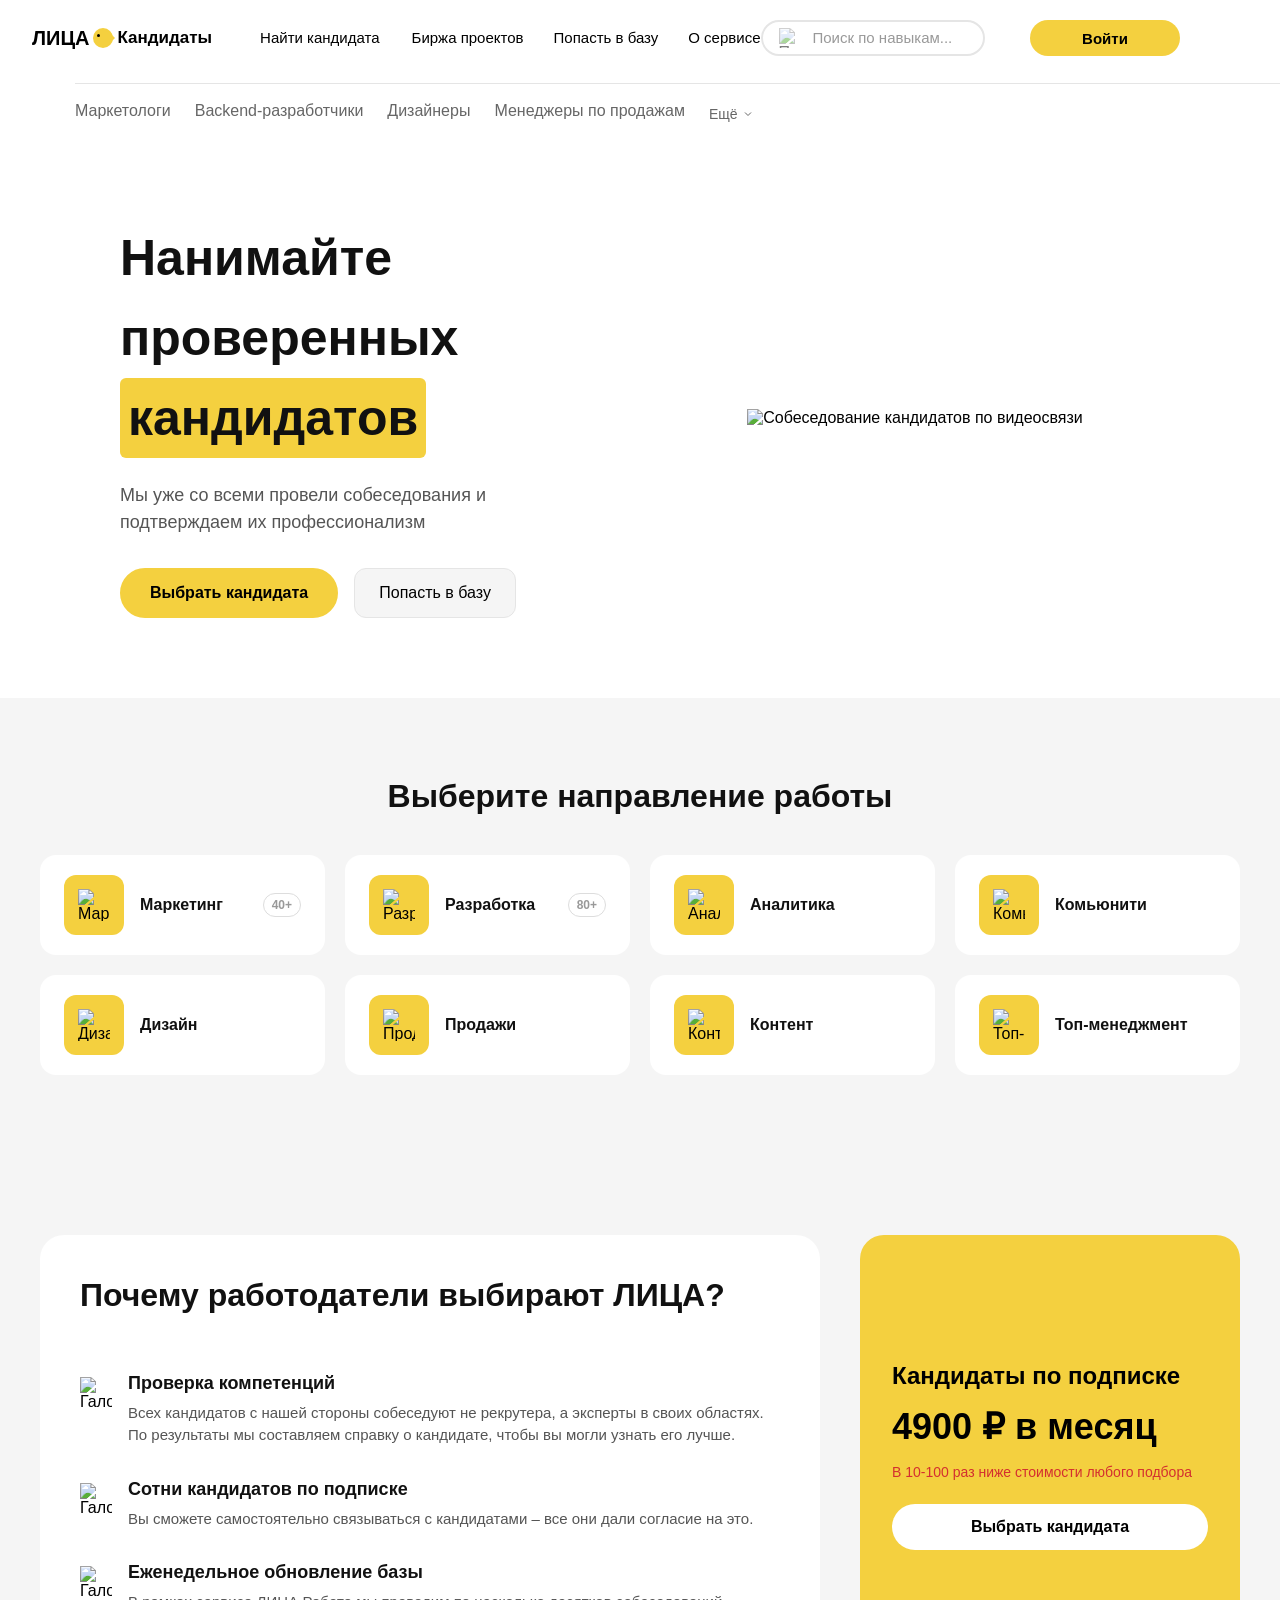
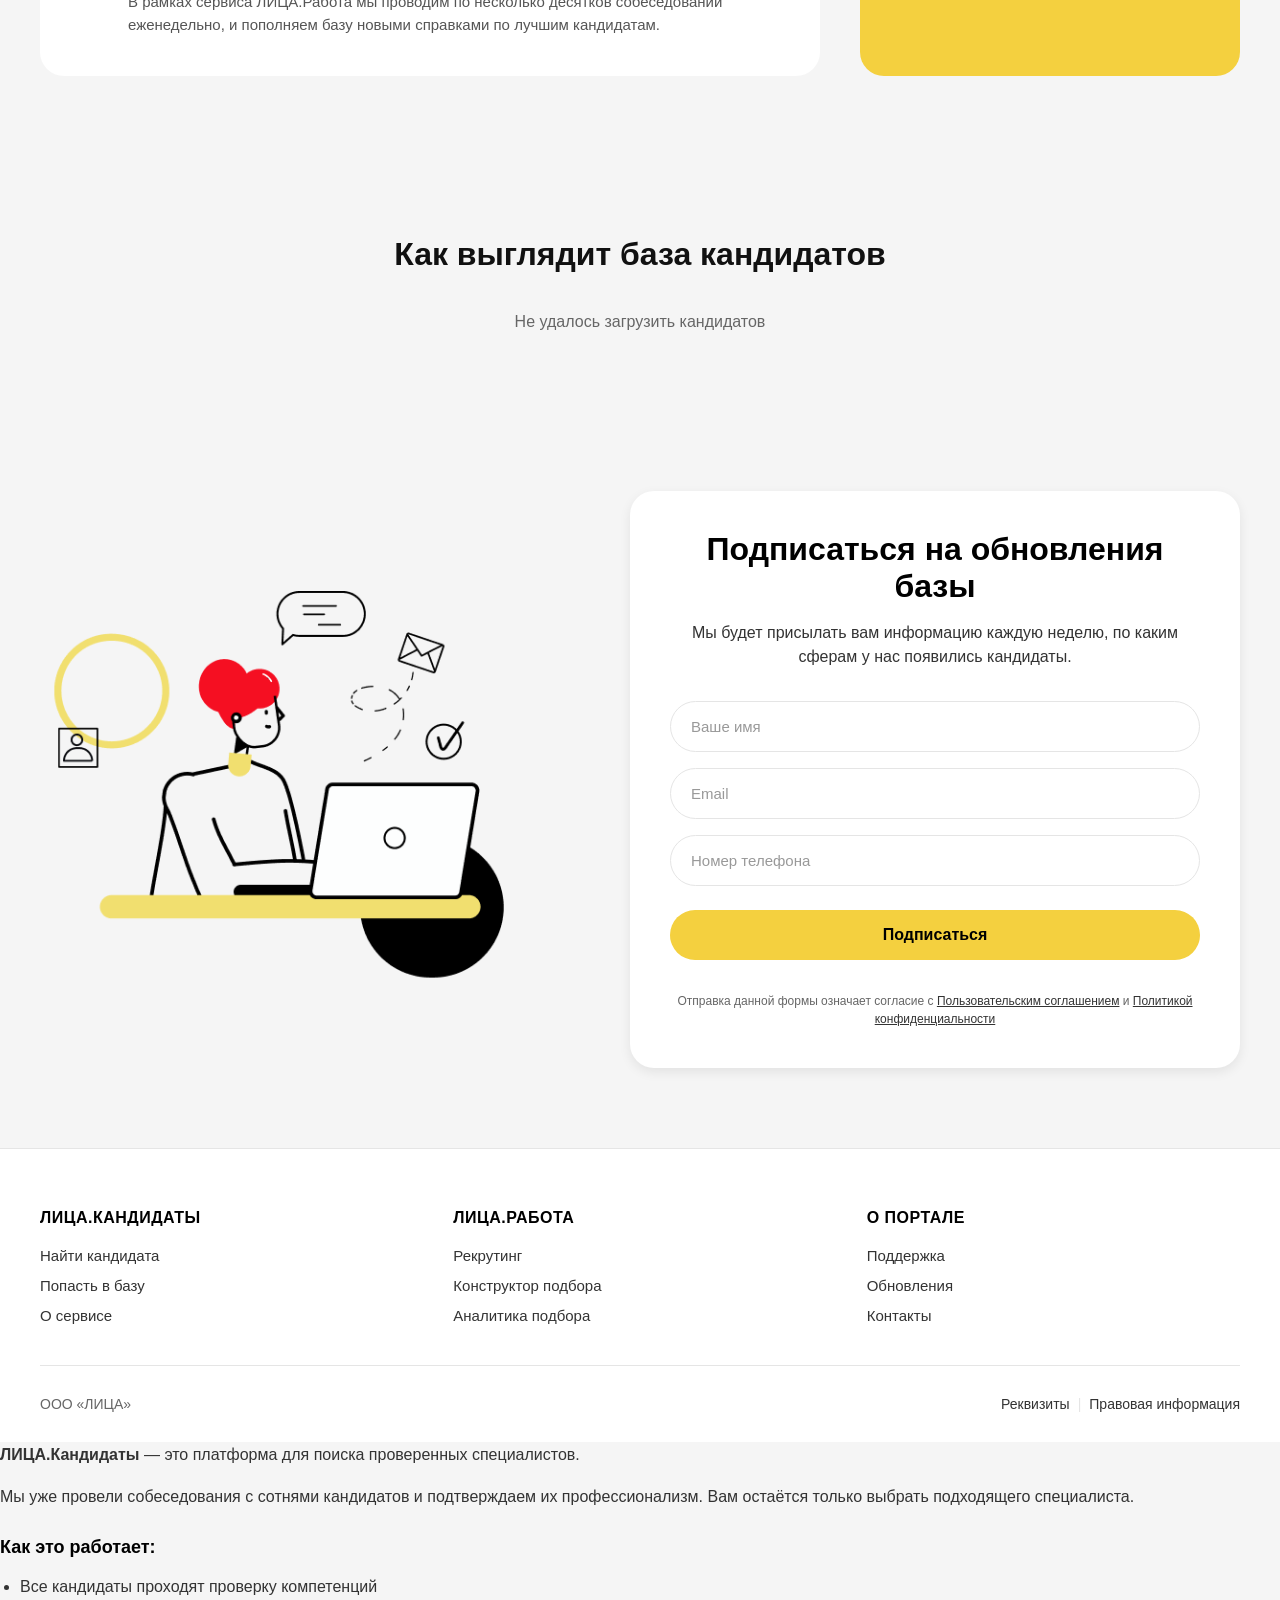
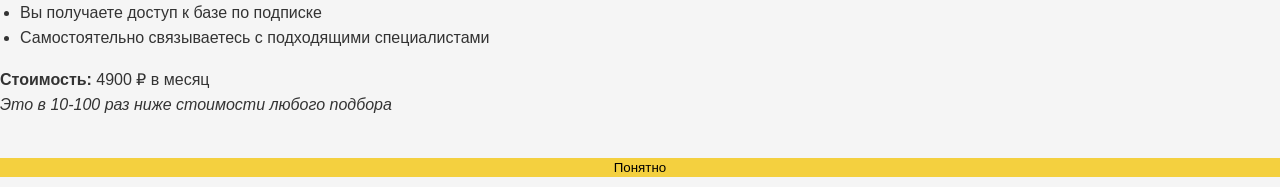
==== commit 6e6eabbe: "feat: unified navigation, modals, search, and catalog filters" ====
--- a/index.html
+++ b/index.html
@@ -14,15 +14,15 @@
                     <span>ЛИЦА</span>
                     <div class="logo-icon"></div>
                 </a>
-                <nav>
-                    <ul class="main-nav">
-    <li><a href="index.html">Кандидаты</a></li>
-    <li><a href="catalog.html">Найти кандидата</a></li>
-    <li><a href="#">Попасть в базу</a></li>
-    <li><a href="#">О сервисе</a></li>
-    <li><a href="#">Портал</a></li>
-                    </ul>
-                </nav>
+          <nav>
+    <ul class="main-nav">
+        <li><a href="index.html">Кандидаты</a></li>
+        <li><a href="catalog.html">Найти кандидата</a></li>
+        <li><a href="projects.html">Биржа проектов</a></li>
+        <li><a href="#" id="joinDatabaseBtn">Попасть в базу</a></li>
+        <li><a href="#" id="aboutServiceBtn">О сервисе</a></li>
+    </ul>
+</nav>
             </div>
             <div class="search-auth">
     <div class="search-box">
@@ -39,7 +39,6 @@
             <div class="user-avatar" id="userAvatar">И</div>
         </div>
         
-        <!-- Выпадающее меню -->
         <div class="user-dropdown" id="userDropdown">
             <a href="dashboard.html" class="dropdown-item" id="profileLink">
     <svg width="16" height="16" viewBox="0 0 24 24" fill="none" stroke="currentColor" stroke-width="2">
@@ -63,40 +62,37 @@
         
         <div class="header-bottom">
             <ul class="secondary-nav">
-                <li><a href="#">Маркетологи</a></li>
-                <li><a href="#">Backend-разработчики</a></li>
-                <li><a href="#">Дизайнеры</a></li>
-                <li><a href="#">Менеджеры по продажам</a></li>
-                
-                <li class="nav-hidden"><a href="#">Пункт 1</a></li>
-                <li class="nav-hidden"><a href="#">Пункт 2</a></li>
-                <li class="nav-hidden"><a href="#">Пункт sssssss</a></li>
-                <li class="nav-hidden"><a href="#">Пункт 3sssssssss</a></li>
-                <li class="nav-hidden"><a href="#">Пункт 3ssss</a></li>
-                <li class="nav-hidden"><a href="#">Пункт 1</a></li>
-                <li class="nav-hidden"><a href="#">Пункт 2</a></li>
-                <li class="nav-hidden"><a href="#">Пункт 3</a></li>
-                <li class="nav-hidden"><a href="#">Пункт 3</a></li>
-                <li class="nav-hidden"><a href="#">Пункт 3</a></li>
-                
-                <li class="more-li">
-                    <button class="more-btn" id="moreBtn" type="button" onclick="toggleNav()">
-                        <span>Ещё</span>
-                        <svg class="arrow" viewBox="0 0 24 24" fill="none" stroke="currentColor" stroke-width="2">
-                            <path d="M6 9l6 6 6-6"/>
-                        </svg>
-                    </button>
-                </li>
-                
-                <li class="hide-li" style="display: none;">
-                    <button class="hide-btn" type="button" onclick="toggleNav()">
-                        <span>Скрыть</span>
-                        <svg viewBox="0 0 24 24" fill="none" stroke="currentColor" stroke-width="2">
-                            <path d="M18 15l-6-6-6 6"/>
-                        </svg>
-                    </button>
-                </li>
-            </ul>
+    <li><a href="catalog.html?category=marketing">Маркетологи</a></li>
+    <li><a href="catalog.html?category=development">Backend-разработчики</a></li>
+    <li><a href="catalog.html?category=design">Дизайнеры</a></li>
+    <li><a href="catalog.html?category=sales">Менеджеры по продажам</a></li>
+    
+    <li class="nav-hidden"><a href="catalog.html?category=analytics">Аналитики</a></li>
+    <li class="nav-hidden"><a href="catalog.html?category=content">Контент-менеджеры</a></li>
+    <li class="nav-hidden"><a href="catalog.html?category=management">Топ-менеджмент</a></li>
+    <li class="nav-hidden"><a href="catalog.html?category=hr">HR-специалисты</a></li>
+    <li class="nav-hidden"><a href="catalog.html?category=finance">Финансисты</a></li>
+    <li class="nav-hidden"><a href="catalog.html?category=legal">Юристы</a></li>
+    <li class="nav-hidden"><a href="catalog.html?category=support">Техподдержка</a></li>
+    
+    <li class="more-li">
+        <button class="more-btn" id="moreBtn" type="button" onclick="toggleNav()">
+            <span>Ещё</span>
+            <svg class="arrow" viewBox="0 0 24 24" fill="none" stroke="currentColor" stroke-width="2">
+                <path d="M6 9l6 6 6-6"/>
+            </svg>
+        </button>
+    </li>
+    
+    <li class="hide-li" style="display: none;">
+        <button class="hide-btn" type="button" onclick="toggleNav()">
+            <span>Скрыть</span>
+            <svg viewBox="0 0 24 24" fill="none" stroke="currentColor" stroke-width="2">
+                <path d="M18 15l-6-6-6 6"/>
+            </svg>
+        </button>
+    </li>
+</ul>
         </div>
     </header>
 
@@ -108,7 +104,7 @@
                     <p class="hero-description">Мы уже со всеми провели собеседования и подтверждаем их профессионализм</p>
                     <div class="hero-buttons">
     <a href="catalog.html" class="btn btn-primary">Выбрать кандидата</a>
-    <a href="#" class="btn btn-secondary">Попасть в базу</a>
+    <a href="#" class="btn btn-secondary join-database-btn">Попасть в базу</a>
                     </div>
                 </div>
                 <div class="hero-image">
@@ -305,6 +301,26 @@
             </div>
         </div>
     </footer>
+
+     <div style="text-align: left; line-height: 1.6; color: var(--text-secondary);">
+            <p style="margin-bottom: 16px;"><strong>ЛИЦА.Кандидаты</strong> — это платформа для поиска проверенных специалистов.</p>
+            
+            <p style="margin-bottom: 16px;">Мы уже провели собеседования с сотнями кандидатов и подтверждаем их профессионализм. Вам остаётся только выбрать подходящего специалиста.</p>
+            
+            <h3 style="margin: 24px 0 12px; font-size: 18px; color: var(--text-main);">Как это работает:</h3>
+            <ul style="margin-left: 20px; margin-bottom: 16px;">
+                <li>Все кандидаты проходят проверку компетенций</li>
+                <li>Вы получаете доступ к базе по подписке</li>
+                <li>Самостоятельно связываетесь с подходящими специалистами</li>
+            </ul>
+            
+            <p style="margin-bottom: 16px;"><strong>Стоимость:</strong> 4900 ₽ в месяц<br>
+            <em>Это в 10-100 раз ниже стоимости любого подбора</em></p>
+        </div>
+        
+        <button class="btn-primary btn-full" id="closeAboutBtn" style="margin-top: 24px;">Понятно</button>
+    </div>
+</div>
     
     <script>
         function toggleNav() {
@@ -362,6 +378,37 @@
                 </div>
             </form>
         </div>
+    </div>
+</div>
+
+<div class="modal-overlay" id="aboutModal">
+    <div class="modal-window" style="max-width: 600px;">
+        <button class="modal-close" id="closeAboutModal">&times;</button>
+        
+        <div class="modal-header">
+            <span class="modal-logo-text">ЛИЦА</span>
+            <span class="modal-logo-dot"></span>
+            <span class="modal-logo-text">Кандидаты</span>
+        </div>
+        
+        <h2 class="modal-title" style="margin-bottom: 24px;">О сервисе</h2>
+        
+        <div style="text-align: left; line-height: 1.6; color: var(--text-secondary);">
+            <p style="margin-bottom: 16px;"><strong>ЛИЦА.Кандидаты</strong> — это платформа для поиска проверенных специалистов.</p>
+            <p style="margin-bottom: 16px;">Мы уже провели собеседования с сотнями кандидатов и подтверждаем их профессионализм. Вам остаётся только выбрать подходящего специалиста.</p>
+            
+            <h3 style="margin: 24px 0 12px; font-size: 18px; color: var(--text-main);">Как это работает:</h3>
+            <ul style="margin-left: 20px; margin-bottom: 16px;">
+                <li>Все кандидаты проходят проверку компетенций</li>
+                <li>Вы получаете доступ к базе по подписке</li>
+                <li>Самостоятельно связываетесь с подходящими специалистами</li>
+            </ul>
+            
+            <p style="margin-bottom: 16px;"><strong>Стоимость:</strong> 4900 ₽ в месяц<br>
+            <em>Это в 10-100 раз ниже стоимости любого подбора</em></p>
+        </div>
+        
+        <button class="btn-primary btn-full" id="closeAboutBtn" style="margin-top: 24px;">Понятно</button>
     </div>
 </div>
 
@@ -565,28 +612,37 @@
         }).join('');
     }
 
-    document.querySelectorAll('a[href="#"], .btn-secondary[href="#"]').forEach(link => {
-        link.addEventListener('click', async (e) => {
-            e.preventDefault();
-            const currentUser = JSON.parse(localStorage.getItem('currentUser'));
-            if (!currentUser) { modal.classList.add('active'); document.body.style.overflow = 'hidden'; }
-            else if (currentUser.candidateId === null || currentUser.candidateId === undefined) { window.location.href = 'create-profile.html'; }
-            else {
-                try {
-                    const res = await fetch(`http://localhost:3000/candidates/${currentUser.candidateId}`);
-                    if (!res.ok || res.status === 404) {
-                        await fetch(`http://localhost:3000/users/${currentUser.id}`, {
-                            method: 'PATCH', headers: { 'Content-Type': 'application/json' },
-                            body: JSON.stringify({ candidateId: null })
-                        });
-                        localStorage.setItem('currentUser', JSON.stringify({ ...currentUser, candidateId: null }));
-                        window.location.href = 'create-profile.html'; return;
-                    }
-                    window.location.href = `profile.html?id=${currentUser.candidateId}`;
-                } catch (err) { console.error('Ошибка:', err); window.location.href = 'create-profile.html'; }
+    // Универсальный обработчик для ссылок с href="#" (ИСКЛЮЧАЯ кнопку "О сервисе")
+document.querySelectorAll('a[href="#"]:not(#aboutServiceBtn), .btn-secondary[href="#"]:not(#aboutServiceBtn)').forEach(link => {
+    link.addEventListener('click', async (e) => {
+        e.preventDefault();
+        const currentUser = JSON.parse(localStorage.getItem('currentUser'));
+        
+        if (!currentUser) {
+            modal.classList.add('active');
+            document.body.style.overflow = 'hidden';
+        } else if (currentUser.candidateId === null || currentUser.candidateId === undefined) {
+            window.location.href = 'create-profile.html';
+        } else {
+            try {
+                const res = await fetch(`http://localhost:3000/candidates/${currentUser.candidateId}`);
+                if (!res.ok || res.status === 404) {
+                    await fetch(`http://localhost:3000/users/${currentUser.id}`, {
+                        method: 'PATCH', headers: { 'Content-Type': 'application/json' },
+                        body: JSON.stringify({ candidateId: null })
+                    });
+                    localStorage.setItem('currentUser', JSON.stringify({ ...currentUser, candidateId: null }));
+                    window.location.href = 'create-profile.html';
+                    return;
+                }
+                window.location.href = `profile.html?id=${currentUser.candidateId}`;
+            } catch (err) {
+                console.error('Ошибка:', err);
+                window.location.href = 'create-profile.html';
             }
-        });
+        }
     });
+});
 
     const subscribeForm = document.getElementById('subscribeForm');
     if (subscribeForm) {
@@ -679,6 +735,53 @@
         }
     });
 }
+
+const joinDatabaseBtn = document.getElementById('joinDatabaseBtn');
+const aboutServiceBtn = document.getElementById('aboutServiceBtn');
+const aboutModal = document.getElementById('aboutModal');
+const closeAboutModal = document.getElementById('closeAboutModal');
+const closeAboutBtn = document.getElementById('closeAboutBtn');
+
+function handleJoinDatabaseClick(e) {
+    e.preventDefault();
+    const currentUser = JSON.parse(localStorage.getItem('currentUser'));
+    
+    if (!currentUser) {
+        modal.classList.add('active');
+        document.body.style.overflow = 'hidden';
+    } else if (currentUser.candidateId === null || currentUser.candidateId === undefined) {
+        window.location.href = 'create-profile.html';
+    } else {
+        window.location.href = `profile.html?id=${currentUser.candidateId}`;
+    }
+}
+
+if (joinDatabaseBtn) {
+    joinDatabaseBtn.addEventListener('click', handleJoinDatabaseClick);
+}
+
+document.querySelectorAll('.join-database-btn').forEach(link => {
+    link.addEventListener('click', handleJoinDatabaseClick);
+});
+
+if (aboutServiceBtn && aboutModal) {
+    aboutServiceBtn.addEventListener('click', (e) => {
+        e.preventDefault();
+        aboutModal.classList.add('active');
+        document.body.style.overflow = 'hidden';
+    });
+    
+    const closeAbout = () => {
+        aboutModal.classList.remove('active');
+        document.body.style.overflow = '';
+    };
+    
+    closeAboutModal?.addEventListener('click', closeAbout);
+    closeAboutBtn?.addEventListener('click', closeAbout);
+    aboutModal?.addEventListener('click', (e) => {
+        if (e.target === aboutModal) closeAbout();
+    });
+}
 </script>
     
 </body>
--- a/css/style.css
+++ b/css/style.css
@@ -566,6 +566,35 @@
     margin: 0 auto;
 }
 
+.candidate-card:hover {
+    box-shadow: 0 8px 24px rgba(0, 0, 0, 0.12);
+    top: -5px;
+    position: relative;
+}
+
+/* Контейнер для бейджей */
+/* Блок бейджей с фиксированной высотой */
+.candidate-badges {
+    display: flex;
+    flex-wrap: wrap;
+    gap: 6px;
+    justify-content: center;
+    margin-bottom: 12px;
+    min-height: 60px; /* Фиксируем высоту под 2 строки бейджей */
+    align-items: flex-start; /* Прижимаем к верху */
+}
+
+.badge {
+    font-size: 11px;
+    font-weight: 500;
+    padding: 5px 12px;
+    border-radius: 12px;
+    display: inline-block;
+    text-align: center;
+    white-space: nowrap;
+}
+
+/* Карточка — всё по верхнему краю */
 .candidate-card {
     background-color: #ffffff;
     border-radius: 20px;
@@ -578,24 +607,10 @@
     box-shadow: 0 2px 8px rgba(0, 0, 0, 0.05);
 }
 
-.candidate-card:hover {
-    box-shadow: 0 8px 24px rgba(0, 0, 0, 0.12);
-    top: -5px;
-    position: relative;
-}
-
-.candidate-badges {
-    display: flex;
-    gap: 8px;
-    flex-wrap: wrap;
-    justify-content: center;
-}
-
-.badge {
-    font-size: 12px;
-    font-weight: 500;
-    padding: 4px 12px;
-    border-radius: 12px;
+/* Цвета бейджей */
+.badge-fulltime {
+    background-color: #F0E6FF;
+    color: #6B46C1;
 }
 
 .badge-parttime {
@@ -603,9 +618,9 @@
     color: #8B6914;
 }
 
-.badge-fulltime {
-    background-color: #F0E6FF;
-    color: #6B46C1;
+.badge-remote {
+    background-color: #E6F4FF;
+    color: #1976D2;
 }
 
 .candidate-avatar {
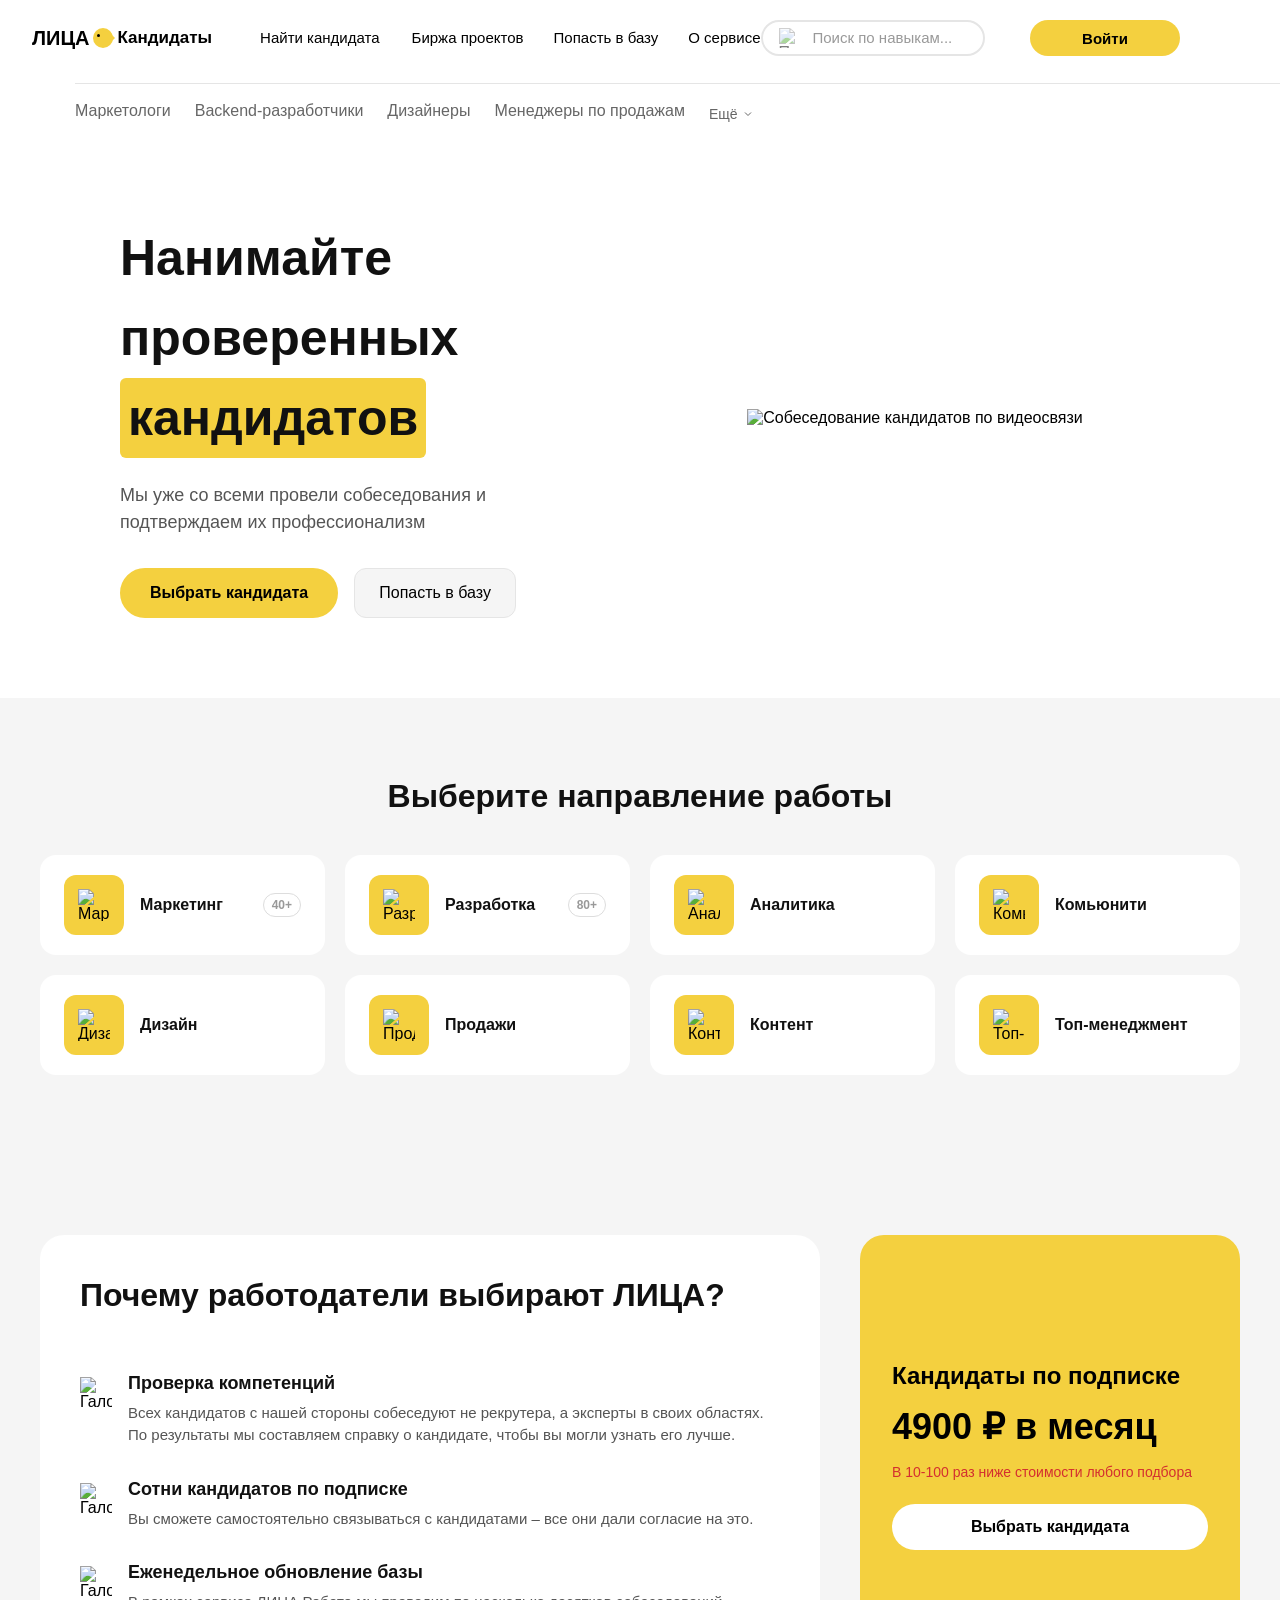
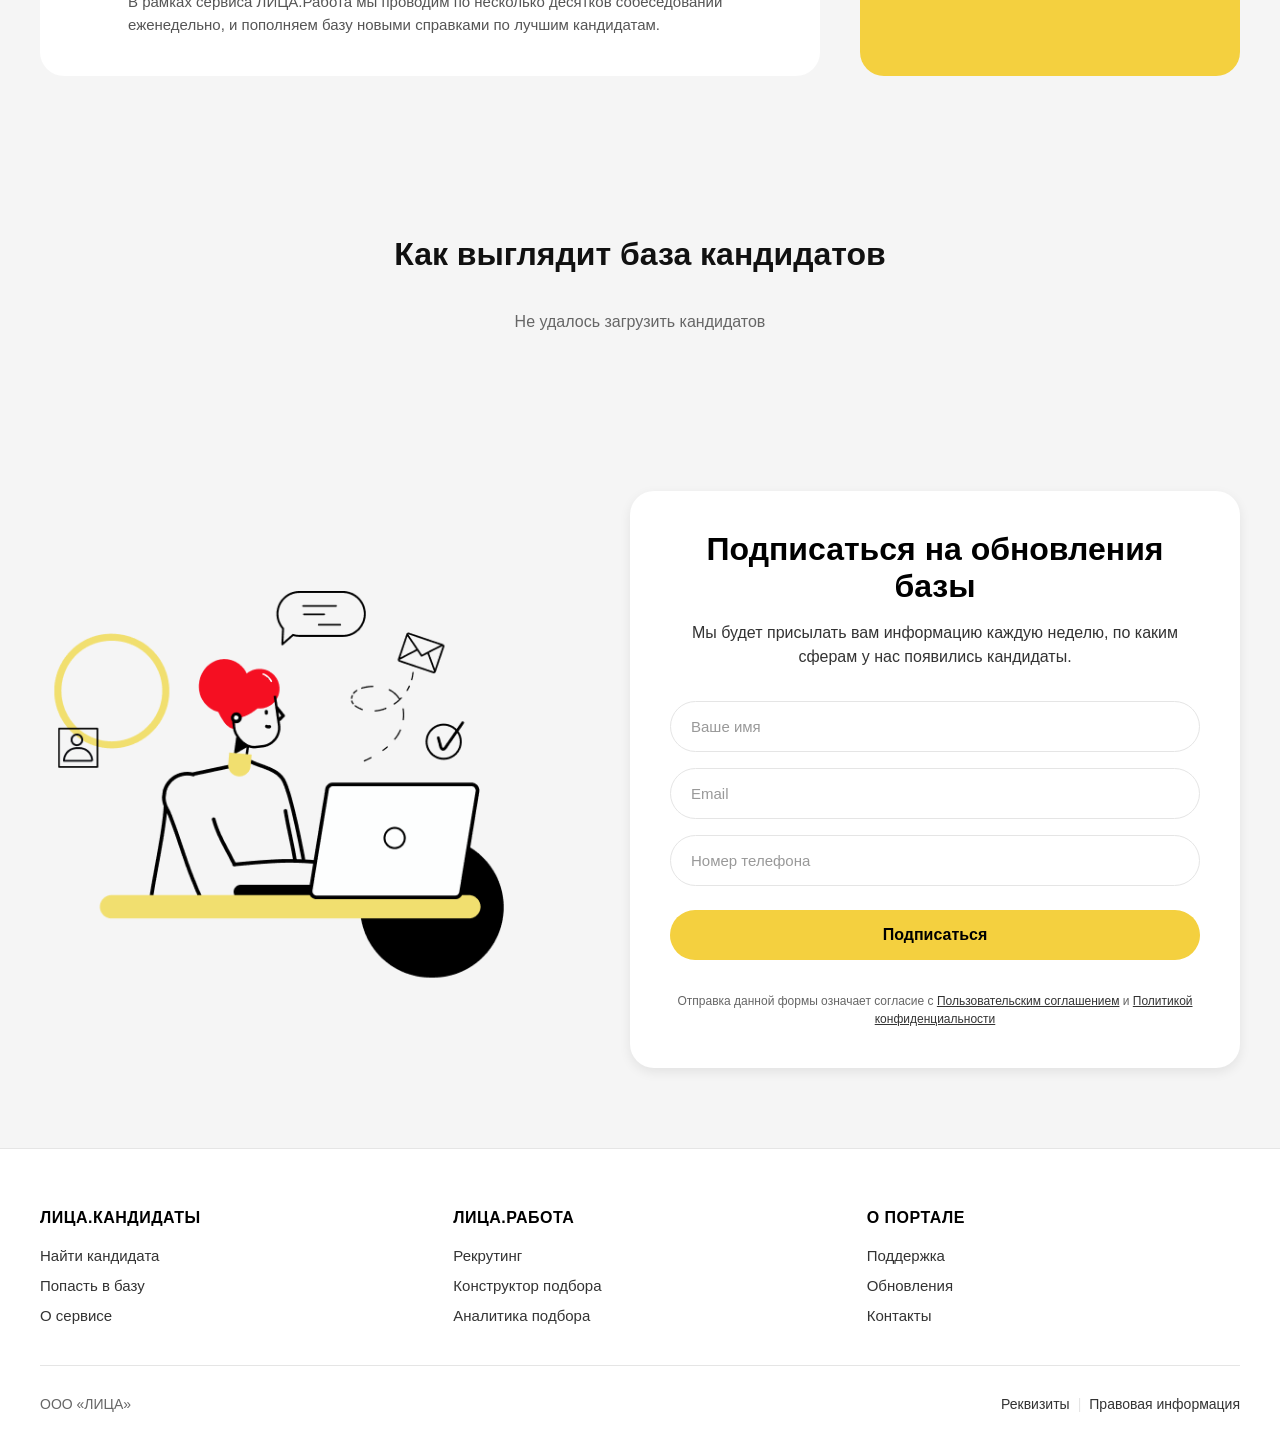
==== commit fb5a958c: "refactor: modularize JavaScript and create common.js" ====
--- a/index.html
+++ b/index.html
@@ -10,89 +10,52 @@
     <header class="header">
         <div class="header-top">
             <div class="logo-nav">
-                <a href="#" class="logo">
-                    <span>ЛИЦА</span>
-                    <div class="logo-icon"></div>
-                </a>
-          <nav>
-    <ul class="main-nav">
-        <li><a href="index.html">Кандидаты</a></li>
-        <li><a href="catalog.html">Найти кандидата</a></li>
-        <li><a href="projects.html">Биржа проектов</a></li>
-        <li><a href="#" id="joinDatabaseBtn">Попасть в базу</a></li>
-        <li><a href="#" id="aboutServiceBtn">О сервисе</a></li>
-    </ul>
-</nav>
+                <a href="#" class="logo"><span>ЛИЦА</span><div class="logo-icon"></div></a>
+                <nav>
+                    <ul class="main-nav">
+                        <li><a href="index.html">Кандидаты</a></li>
+                        <li><a href="catalog.html">Найти кандидата</a></li>
+                        <li><a href="projects.html">Биржа проектов</a></li>
+                        <li><a href="#" id="joinDatabaseBtn">Попасть в базу</a></li>
+                        <li><a href="#" id="aboutServiceBtn">О сервисе</a></li>
+                    </ul>
+                </nav>
             </div>
             <div class="search-auth">
-    <div class="search-box">
-    <img src="img/Search.png" alt="Поиск" class="search-icon">
-    <input type="text" class="search-input" id="liveSearchInput" placeholder="Поиск по навыкам...">
-    <div id="searchResults" class="search-results-dropdown" style="display: none;"></div>
-</div>
-    
-    <button class="login-btn" id="openModalBtn">Войти</button>
-    
-    <div class="user-profile-wrapper" id="userProfileWrapper" style="display: none;">
-        <div class="user-profile" id="userProfile">
-            <span class="user-name" id="userName">Имя</span>
-            <div class="user-avatar" id="userAvatar">И</div>
+                <div class="search-box">
+                    <img src="img/Search.png" alt="Поиск" class="search-icon">
+                    <input type="text" class="search-input" id="liveSearchInput" placeholder="Поиск по навыкам...">
+                    <div id="searchResults" class="search-results-dropdown" style="display: none;"></div>
+                </div>
+                <button class="login-btn" id="openModalBtn">Войти</button>
+                <div class="user-profile-wrapper" id="userProfileWrapper" style="display: none;">
+                    <div class="user-profile" id="userProfile">
+                        <span class="user-name" id="userName">Имя</span>
+                        <div class="user-avatar" id="userAvatar">И</div>
+                    </div>
+                    <div class="user-dropdown" id="userDropdown">
+                        <a href="dashboard.html" class="dropdown-item" id="profileLink"><svg width="16" height="16" viewBox="0 0 24 24" fill="none" stroke="currentColor" stroke-width="2"><path d="M20 21v-2a4 4 0 0 0-4-4H8a4 4 0 0 0-4 4v2"></path><circle cx="12" cy="7" r="4"></circle></svg>Мой профиль</a>
+                        <button class="dropdown-item logout-btn" id="logoutBtn"><svg width="16" height="16" viewBox="0 0 24 24" fill="none" stroke="currentColor" stroke-width="2"><path d="M9 21H5a2 2 0 0 1-2-2V5a2 2 0 0 1 2-2h4"></path><polyline points="16 17 21 12 16 7"></polyline><line x1="21" y1="12" x2="9" y2="12"></line></svg>Выйти</button>
+                    </div>
+                </div>
+            </div>
         </div>
-        
-        <div class="user-dropdown" id="userDropdown">
-            <a href="dashboard.html" class="dropdown-item" id="profileLink">
-    <svg width="16" height="16" viewBox="0 0 24 24" fill="none" stroke="currentColor" stroke-width="2">
-        <path d="M20 21v-2a4 4 0 0 0-4-4H8a4 4 0 0 0-4 4v2"></path>
-        <circle cx="12" cy="7" r="4"></circle>
-    </svg>
-    Мой профиль
-</a>
-            <button class="dropdown-item logout-btn" id="logoutBtn">
-                <svg width="16" height="16" viewBox="0 0 24 24" fill="none" stroke="currentColor" stroke-width="2">
-                    <path d="M9 21H5a2 2 0 0 1-2-2V5a2 2 0 0 1 2-2h4"></path>
-                    <polyline points="16 17 21 12 16 7"></polyline>
-                    <line x1="21" y1="12" x2="9" y2="12"></line>
-                </svg>
-                Выйти
-            </button>
-        </div>
-    </div>
-</div>
-        </div>
-        
         <div class="header-bottom">
             <ul class="secondary-nav">
-    <li><a href="catalog.html?category=marketing">Маркетологи</a></li>
-    <li><a href="catalog.html?category=development">Backend-разработчики</a></li>
-    <li><a href="catalog.html?category=design">Дизайнеры</a></li>
-    <li><a href="catalog.html?category=sales">Менеджеры по продажам</a></li>
-    
-    <li class="nav-hidden"><a href="catalog.html?category=analytics">Аналитики</a></li>
-    <li class="nav-hidden"><a href="catalog.html?category=content">Контент-менеджеры</a></li>
-    <li class="nav-hidden"><a href="catalog.html?category=management">Топ-менеджмент</a></li>
-    <li class="nav-hidden"><a href="catalog.html?category=hr">HR-специалисты</a></li>
-    <li class="nav-hidden"><a href="catalog.html?category=finance">Финансисты</a></li>
-    <li class="nav-hidden"><a href="catalog.html?category=legal">Юристы</a></li>
-    <li class="nav-hidden"><a href="catalog.html?category=support">Техподдержка</a></li>
-    
-    <li class="more-li">
-        <button class="more-btn" id="moreBtn" type="button" onclick="toggleNav()">
-            <span>Ещё</span>
-            <svg class="arrow" viewBox="0 0 24 24" fill="none" stroke="currentColor" stroke-width="2">
-                <path d="M6 9l6 6 6-6"/>
-            </svg>
-        </button>
-    </li>
-    
-    <li class="hide-li" style="display: none;">
-        <button class="hide-btn" type="button" onclick="toggleNav()">
-            <span>Скрыть</span>
-            <svg viewBox="0 0 24 24" fill="none" stroke="currentColor" stroke-width="2">
-                <path d="M18 15l-6-6-6 6"/>
-            </svg>
-        </button>
-    </li>
-</ul>
+                <li><a href="catalog.html?category=marketing">Маркетологи</a></li>
+                <li><a href="catalog.html?category=development">Backend-разработчики</a></li>
+                <li><a href="catalog.html?category=design">Дизайнеры</a></li>
+                <li><a href="catalog.html?category=sales">Менеджеры по продажам</a></li>
+                <li class="nav-hidden"><a href="catalog.html?category=analytics">Аналитики</a></li>
+                <li class="nav-hidden"><a href="catalog.html?category=content">Контент-менеджеры</a></li>
+                <li class="nav-hidden"><a href="catalog.html?category=management">Топ-менеджмент</a></li>
+                <li class="nav-hidden"><a href="catalog.html?category=hr">HR-специалисты</a></li>
+                <li class="nav-hidden"><a href="catalog.html?category=finance">Финансисты</a></li>
+                <li class="nav-hidden"><a href="catalog.html?category=legal">Юристы</a></li>
+                <li class="nav-hidden"><a href="catalog.html?category=support">Техподдержка</a></li>
+                <li class="more-li"><button class="more-btn" id="moreBtn" type="button" onclick="toggleNav()"><span>Ещё</span><svg class="arrow" viewBox="0 0 24 24" fill="none" stroke="currentColor" stroke-width="2"><path d="M6 9l6 6 6-6"/></svg></button></li>
+                <li class="hide-li" style="display: none;"><button class="hide-btn" type="button" onclick="toggleNav()"><span>Скрыть</span><svg viewBox="0 0 24 24" fill="none" stroke="currentColor" stroke-width="2"><path d="M18 15l-6-6-6 6"/></svg></button></li>
+            </ul>
         </div>
     </header>
 
@@ -103,114 +66,38 @@
                     <h1 class="hero-title">Нанимайте проверенных <span class="highlight">кандидатов</span></h1>
                     <p class="hero-description">Мы уже со всеми провели собеседования и подтверждаем их профессионализм</p>
                     <div class="hero-buttons">
-    <a href="catalog.html" class="btn btn-primary">Выбрать кандидата</a>
-    <a href="#" class="btn btn-secondary join-database-btn">Попасть в базу</a>
+                        <a href="catalog.html" class="btn btn-primary">Выбрать кандидата</a>
+                        <a href="#" class="btn btn-secondary join-database-btn">Попасть в базу</a>
                     </div>
                 </div>
-                <div class="hero-image">
-                    <img src="img/Scene 1.png" alt="Собеседование кандидатов по видеосвязи">
-                </div>
+                <div class="hero-image"><img src="img/Scene 1.png" alt="Собеседование кандидатов по видеосвязи"></div>
             </div>
         </section>
 
         <section class="directions-section">
             <div class="container directions-container">
                 <h2 class="section-title">Выберите направление работы</h2>
-                
                 <div class="directions-grid">
-                    <div class="direction-card">
-                        <div class="card-icon">
-                            <img src="img/dir.png" alt="Маркетинг">
-                        </div>
-                        <span class="card-title">Маркетинг</span>
-                        <span class="card-badge">40+</span>
-                    </div>
-
-                    <div class="direction-card">
-                        <div class="card-icon">
-                            <img src="img/dev.png" alt="Разработка">
-                        </div>
-                        <span class="card-title">Разработка</span>
-                        <span class="card-badge">80+</span>
-                    </div>
-
-                    <div class="direction-card">
-                        <div class="card-icon">
-                            <img src="img/ana.png" alt="Аналитика">
-                        </div>
-                        <span class="card-title">Аналитика</span>
-                    </div>
-
-                    <div class="direction-card">
-                        <div class="card-icon">
-                            <img src="img/com.png" alt="Комьюнити">
-                        </div>
-                        <span class="card-title">Комьюнити</span>
-                    </div>
-
-                    <div class="direction-card">
-                        <div class="card-icon">
-                            <img src="img/dis.png" alt="Дизайн">
-                        </div>
-                        <span class="card-title">Дизайн</span>
-                    </div>
-
-                    <div class="direction-card">
-                        <div class="card-icon">
-                            <img src="img/sel.png" alt="Продажи">
-                        </div>
-                        <span class="card-title">Продажи</span>
-                    </div>
-
-                    <div class="direction-card">
-                        <div class="card-icon">
-                            <img src="img/cont.png" alt="Контент">
-                        </div>
-                        <span class="card-title">Контент</span>
-                    </div>
-
-                    <div class="direction-card">
-                        <div class="card-icon">
-                            <img src="img/top.png" alt="Топ-менеджмент">
-                        </div>
-                        <span class="card-title">Топ-менеджмент</span>
-                    </div>
+                    <div class="direction-card"><div class="card-icon"><img src="img/dir.png" alt="Маркетинг"></div><span class="card-title">Маркетинг</span><span class="card-badge">40+</span></div>
+                    <div class="direction-card"><div class="card-icon"><img src="img/dev.png" alt="Разработка"></div><span class="card-title">Разработка</span><span class="card-badge">80+</span></div>
+                    <div class="direction-card"><div class="card-icon"><img src="img/ana.png" alt="Аналитика"></div><span class="card-title">Аналитика</span></div>
+                    <div class="direction-card"><div class="card-icon"><img src="img/com.png" alt="Комьюнити"></div><span class="card-title">Комьюнити</span></div>
+                    <div class="direction-card"><div class="card-icon"><img src="img/dis.png" alt="Дизайн"></div><span class="card-title">Дизайн</span></div>
+                    <div class="direction-card"><div class="card-icon"><img src="img/sel.png" alt="Продажи"></div><span class="card-title">Продажи</span></div>
+                    <div class="direction-card"><div class="card-icon"><img src="img/cont.png" alt="Контент"></div><span class="card-title">Контент</span></div>
+                    <div class="direction-card"><div class="card-icon"><img src="img/top.png" alt="Топ-менеджмент"></div><span class="card-title">Топ-менеджмент</span></div>
                 </div>
             </div>
         </section>
 
         <section class="benefits-section">
             <div class="container benefits-container">
-                
                 <div class="benefits-left">
                     <h2 class="section-title-left">Почему работодатели выбирают ЛИЦА?</h2>
-                    
-                    <div class="benefit-item">
-                        <img src="img/yes.png" alt="Галочка" class="check-icon">
-                        <div class="benefit-text">
-                            <h3 class="benefit-title">Проверка компетенций</h3>
-                            <p class="benefit-desc">Всех кандидатов с нашей стороны собеседуют не рекрутера, а эксперты в своих областях. По результаты мы составляем справку о кандидате, чтобы вы могли узнать его лучше.</p>
-                        </div>
-                    </div>
-
-                    <div class="benefit-item">
-                        <img src="img/yes.png" alt="Галочка" class="check-icon">
-                        <div class="benefit-text">
-                            <h3 class="benefit-title">Сотни кандидатов по подписке</h3>
-                            <p class="benefit-desc">Вы сможете самостоятельно связываться с кандидатами – все они дали согласие на это.</p>
-                        </div>
-                    </div>
-
-                    <div class="benefit-item">
-                        <img src="img/yes.png" alt="Галочка" class="check-icon">
-                        <div class="benefit-text">
-                            <h3 class="benefit-title">Еженедельное обновление базы</h3>
-                            <p class="benefit-desc">В рамках сервиса ЛИЦА.Работа мы проводим по несколько десятков собеседований еженедельно, и пополняем базу новыми справками по лучшим кандидатам.</p>
-                        </div>
-                    </div>
+                    <div class="benefit-item"><img src="img/yes.png" alt="Галочка" class="check-icon"><div class="benefit-text"><h3 class="benefit-title">Проверка компетенций</h3><p class="benefit-desc">Всех кандидатов с нашей стороны собеседуют не рекрутера, а эксперты в своих областях. По результаты мы составляем справку о кандидате, чтобы вы могли узнать его лучше.</p></div></div>
+                    <div class="benefit-item"><img src="img/yes.png" alt="Галочка" class="check-icon"><div class="benefit-text"><h3 class="benefit-title">Сотни кандидатов по подписке</h3><p class="benefit-desc">Вы сможете самостоятельно связываться с кандидатами – все они дали согласие на это.</p></div></div>
+                    <div class="benefit-item"><img src="img/yes.png" alt="Галочка" class="check-icon"><div class="benefit-text"><h3 class="benefit-title">Еженедельное обновление базы</h3><p class="benefit-desc">В рамках сервиса ЛИЦА.Работа мы проводим по несколько десятков собеседований еженедельно, и пополняем базу новыми справками по лучшим кандидатам.</p></div></div>
                 </div>
-
-            
                 <div class="benefits-right">
                     <div class="subscription-card">
                         <h3 class="sub-title">Кандидаты по подписке</h3>
@@ -219,570 +106,84 @@
                         <a href="#" class="btn btn-white">Выбрать кандидата</a>
                     </div>
                 </div>
-
             </div>
         </section>
 
         <section class="candidates-section">
             <div class="container">
                 <h2 class="section-title">Как выглядит база кандидатов</h2>
-                
-               <div class="candidates-grid" id="candidatesGrid">
-                   
-                </div>
+                <div class="candidates-grid" id="candidatesGrid"></div>
             </div>
         </section>
 
         <section class="subscribe-section">
             <div class="container subscribe-container">
-                <div class="subscribe-image">
-                    <img src="img/Scene 2.png" alt="Подписка на обновления базы кандидатов">
-                </div>
-                
+                <div class="subscribe-image"><img src="img/Scene 2.png" alt="Подписка на обновления базы кандидатов"></div>
                 <div class="subscribe-form-wrapper">
                     <h2 class="subscribe-title">Подписаться на обновления базы</h2>
                     <p class="subscribe-description">Мы будет присылать вам информацию каждую неделю, по каким сферам у нас появились кандидаты.</p>
-                    
                     <form class="subscribe-form" id="subscribeForm">
-    <input type="text" class="form-input" placeholder="Ваше имя" required>
-    <input type="email" id="subscribeEmail" class="form-input" placeholder="Email" required>
-    <input type="tel" class="form-input" placeholder="Номер телефона" required>
-    
-    <button type="submit" class="btn-subscribe" id="subscribeBtn">Подписаться</button>
-    
-    <p class="form-agreement">Отправка данной формы означает согласие с <a href="#" class="agreement-link">Пользовательским соглашением</a> и <a href="#" class="agreement-link">Политикой конфиденциальности</a></p>
-</form>
-
-<div id="subscribeSuccess" class="success-message" style="display: none;">
-    <h3>Вы успешно подписались!</h3>
-    <p>Теперь вы будете получать обновления базы кандидатов каждую неделю.</p>
-</div>
+                        <input type="text" class="form-input" placeholder="Ваше имя" required>
+                        <input type="email" id="subscribeEmail" class="form-input" placeholder="Email" required>
+                        <input type="tel" class="form-input" placeholder="Номер телефона" required>
+                        <button type="submit" class="btn-subscribe" id="subscribeBtn">Подписаться</button>
+                        <p class="form-agreement">Отправка данной формы означает согласие с <a href="#" class="agreement-link">Пользовательским соглашением</a> и <a href="#" class="agreement-link">Политикой конфиденциальности</a></p>
+                    </form>
+                    <div id="subscribeSuccess" class="success-message" style="display: none;">
+                        <h3>Вы успешно подписались!</h3>
+                        <p>Теперь вы будете получать обновления базы кандидатов каждую неделю.</p>
+                    </div>
+                </div>
+            </div>
         </section>
     </main>
 
     <footer class="footer">
         <div class="container">
             <div class="footer-grid">
-                <div class="footer-column">
-                    <h3 class="footer-heading">ЛИЦА.КАНДИДАТЫ</h3>
-                    <ul class="footer-list">
-                        <li><a href="#">Найти кандидата</a></li>
-                        <li><a href="#">Попасть в базу</a></li>
-                        <li><a href="#">О сервисе</a></li>
-                    </ul>
-                </div>
-                
-                <div class="footer-column">
-                    <h3 class="footer-heading">ЛИЦА.РАБОТА</h3>
-                    <ul class="footer-list">
-                        <li><a href="#">Рекрутинг</a></li>
-                        <li><a href="#">Конструктор подбора</a></li>
-                        <li><a href="#">Аналитика подбора</a></li>
-                    </ul>
-                </div>
-                
-                <div class="footer-column">
-                    <h3 class="footer-heading">О ПОРТАЛЕ</h3>
-                    <ul class="footer-list">
-                        <li><a href="#">Поддержка</a></li>
-                        <li><a href="#">Обновления</a></li>
-                        <li><a href="#">Контакты</a></li>
-                    </ul>
-                </div>
+                <div class="footer-column"><h3 class="footer-heading">ЛИЦА.КАНДИДАТЫ</h3><ul class="footer-list"><li><a href="#">Найти кандидата</a></li><li><a href="#">Попасть в базу</a></li><li><a href="#">О сервисе</a></li></ul></div>
+                <div class="footer-column"><h3 class="footer-heading">ЛИЦА.РАБОТА</h3><ul class="footer-list"><li><a href="#">Рекрутинг</a></li><li><a href="#">Конструктор подбора</a></li><li><a href="#">Аналитика подбора</a></li></ul></div>
+                <div class="footer-column"><h3 class="footer-heading">О ПОРТАЛЕ</h3><ul class="footer-list"><li><a href="#">Поддержка</a></li><li><a href="#">Обновления</a></li><li><a href="#">Контакты</a></li></ul></div>
             </div>
-            
-            <div class="footer-bottom">
-                <span class="footer-copyright">ООО «ЛИЦА»</span>
-                <div class="footer-legal">
-                    <a href="#">Реквизиты</a>
-                    <span class="divider">|</span>
-                    <a href="#">Правовая информация</a>
-                </div>
-            </div>
+            <div class="footer-bottom"><span class="footer-copyright">ООО «ЛИЦА»</span><div class="footer-legal"><a href="#">Реквизиты</a><span class="divider">|</span><a href="#">Правовая информация</a></div></div>
         </div>
     </footer>
 
-     <div style="text-align: left; line-height: 1.6; color: var(--text-secondary);">
-            <p style="margin-bottom: 16px;"><strong>ЛИЦА.Кандидаты</strong> — это платформа для поиска проверенных специалистов.</p>
-            
-            <p style="margin-bottom: 16px;">Мы уже провели собеседования с сотнями кандидатов и подтверждаем их профессионализм. Вам остаётся только выбрать подходящего специалиста.</p>
-            
-            <h3 style="margin: 24px 0 12px; font-size: 18px; color: var(--text-main);">Как это работает:</h3>
-            <ul style="margin-left: 20px; margin-bottom: 16px;">
-                <li>Все кандидаты проходят проверку компетенций</li>
-                <li>Вы получаете доступ к базе по подписке</li>
-                <li>Самостоятельно связываетесь с подходящими специалистами</li>
-            </ul>
-            
-            <p style="margin-bottom: 16px;"><strong>Стоимость:</strong> 4900 ₽ в месяц<br>
-            <em>Это в 10-100 раз ниже стоимости любого подбора</em></p>
-        </div>
-        
-        <button class="btn-primary btn-full" id="closeAboutBtn" style="margin-top: 24px;">Понятно</button>
-    </div>
-</div>
-    
-    <script>
-        function toggleNav() {
-            const hiddenItems = document.querySelectorAll('.nav-hidden');
-            const moreLi = document.querySelector('.more-li');
-            const hideLi = document.querySelector('.hide-li');
-            const arrow = document.querySelector('.more-btn .arrow');
-            
-            const isVisible = document.querySelector('.nav-hidden.show');
-            
-            if (!isVisible) {
-                hiddenItems.forEach(item => item.classList.add('show'));
-                moreLi.style.display = 'none';
-                hideLi.style.display = 'flex';
-            } else {
-                hiddenItems.forEach(item => item.classList.remove('show'));
-                moreLi.style.display = 'flex';
-                hideLi.style.display = 'none';
-                if (arrow) arrow.style.transform = 'rotate(0deg)';
-            }
-        }
-    </script>
     <div class="modal-overlay" id="loginModal">
-    <div class="modal-window">
-        <button class="modal-close" id="closeModalBtn">&times;</button>
-        
-        <div class="modal-header">
-            <span class="modal-logo-text">ЛИЦА</span>
-            <span class="modal-logo-dot"></span>
-            <span class="modal-logo-text">Кандидаты</span>
-        </div>
-
-        <div id="loginView">
+        <div class="modal-window">
+            <button class="modal-close" id="closeModalBtn">&times;</button>
+            <div class="modal-header"><span class="modal-logo-text">ЛИЦА</span><span class="modal-logo-dot"></span><span class="modal-logo-text">Кандидаты</span></div>
             <h2 class="modal-title">Получить доступ к базе<br>проверенных кандидатов</h2>
             <form class="modal-form" id="loginForm">
                 <input type="email" id="authEmail" class="modal-input" placeholder="Email" required>
                 <input type="password" id="authPassword" class="modal-input" placeholder="Пароль" required>
                 <a href="#" class="forgot-pass">Забыли пароль?</a>
-                <div class="modal-actions">
-                    <button type="submit" class="btn-modal-login">Войти</button>
-                    <button type="button" class="btn-modal-reg" id="toRegisterBtn">Зарегистрироваться</button>
-                </div>
-            </form>
-        </div>
-
-        <div id="registerView" style="display: none;">
-            <h2 class="modal-title">Создать аккаунт</h2>
-            <form class="modal-form" id="registerForm">
-                <input type="text" id="regName" class="modal-input" placeholder="ФИО" required>
-                <input type="email" id="regEmail" class="modal-input" placeholder="Email" required>
-                <input type="password" id="regPassword" class="modal-input" placeholder="Пароль" required>
-                <div class="modal-actions" style="flex-direction: column; gap: 10px;">
-                    <button type="submit" class="btn-modal-login">Зарегистрироваться</button>
-                    <button type="button" class="btn-modal-reg" id="backToLoginBtn">← Вернуться ко входу</button>
-                </div>
+                <div class="modal-actions"><button type="submit" class="btn-modal-login">Войти</button><button type="button" class="btn-modal-reg" id="toRegisterBtn">Зарегистрироваться</button></div>
             </form>
         </div>
     </div>
-</div>
 
-<div class="modal-overlay" id="aboutModal">
-    <div class="modal-window" style="max-width: 600px;">
-        <button class="modal-close" id="closeAboutModal">&times;</button>
-        
-        <div class="modal-header">
-            <span class="modal-logo-text">ЛИЦА</span>
-            <span class="modal-logo-dot"></span>
-            <span class="modal-logo-text">Кандидаты</span>
+    <div class="modal-overlay" id="aboutModal">
+        <div class="modal-window" style="max-width: 600px;">
+            <button class="modal-close" id="closeAboutModal">&times;</button>
+            <div class="modal-header"><span class="modal-logo-text">ЛИЦА</span><span class="modal-logo-dot"></span><span class="modal-logo-text">Кандидаты</span></div>
+            <h2 class="modal-title" style="margin-bottom: 24px;">О сервисе</h2>
+            <div style="text-align: left; line-height: 1.6; color: var(--text-secondary);">
+                <p style="margin-bottom: 16px;"><strong>ЛИЦА.Кандидаты</strong> — это платформа для поиска проверенных специалистов.</p>
+                <p style="margin-bottom: 16px;">Мы уже провели собеседования с сотнями кандидатов и подтверждаем их профессионализм. Вам остаётся только выбрать подходящего специалиста.</p>
+                <h3 style="margin: 24px 0 12px; font-size: 18px; color: var(--text-main);">Как это работает:</h3>
+                <ul style="margin-left: 20px; margin-bottom: 16px;">
+                    <li>Все кандидаты проходят проверку компетенций</li>
+                    <li>Вы получаете доступ к базе по подписке</li>
+                    <li>Самостоятельно связываетесь с подходящими специалистами</li>
+                </ul>
+                <p style="margin-bottom: 16px;"><strong>Стоимость:</strong> 4900 ₽ в месяц<br><em>Это в 10-100 раз ниже стоимости любого подбора</em></p>
+            </div>
+            <button class="btn-primary btn-full" id="closeAboutBtn" style="margin-top: 24px;">Понятно</button>
         </div>
-        
-        <h2 class="modal-title" style="margin-bottom: 24px;">О сервисе</h2>
-        
-        <div style="text-align: left; line-height: 1.6; color: var(--text-secondary);">
-            <p style="margin-bottom: 16px;"><strong>ЛИЦА.Кандидаты</strong> — это платформа для поиска проверенных специалистов.</p>
-            <p style="margin-bottom: 16px;">Мы уже провели собеседования с сотнями кандидатов и подтверждаем их профессионализм. Вам остаётся только выбрать подходящего специалиста.</p>
-            
-            <h3 style="margin: 24px 0 12px; font-size: 18px; color: var(--text-main);">Как это работает:</h3>
-            <ul style="margin-left: 20px; margin-bottom: 16px;">
-                <li>Все кандидаты проходят проверку компетенций</li>
-                <li>Вы получаете доступ к базе по подписке</li>
-                <li>Самостоятельно связываетесь с подходящими специалистами</li>
-            </ul>
-            
-            <p style="margin-bottom: 16px;"><strong>Стоимость:</strong> 4900 ₽ в месяц<br>
-            <em>Это в 10-100 раз ниже стоимости любого подбора</em></p>
-        </div>
-        
-        <button class="btn-primary btn-full" id="closeAboutBtn" style="margin-top: 24px;">Понятно</button>
     </div>
-</div>
 
-    <script>
-    function toggleNav() {
-        const hidden = document.querySelectorAll('.nav-hidden');
-        const more = document.querySelector('.more-li');
-        const hide = document.querySelector('.hide-li');
-        const arrow = document.querySelector('.more-btn .arrow');
-        const isVisible = document.querySelector('.nav-hidden.show');
-        if (!isVisible) {
-            hidden.forEach(i => i.classList.add('show'));
-            more.style.display = 'none';
-            hide.style.display = 'flex';
-        } else {
-            hidden.forEach(i => i.classList.remove('show'));
-            more.style.display = 'flex';
-            hide.style.display = 'none';
-            if (arrow) arrow.style.transform = 'rotate(0deg)';
-        }
-    }
-
-    const openModalBtn = document.getElementById('openModalBtn');
-    const modal = document.getElementById('loginModal');
-    const closeBtn = document.getElementById('closeModalBtn');
-    const loginForm = document.getElementById('loginForm');
-    const loginView = document.getElementById('loginView');
-    const registerView = document.getElementById('registerView');
-    const toRegisterBtn = document.getElementById('toRegisterBtn');
-    const backToLoginBtn = document.getElementById('backToLoginBtn');
-    const registerForm = document.getElementById('registerForm');
-
-    function showUserProfile(user) {
-        if (openModalBtn) openModalBtn.style.display = 'none';
-        const userProfileWrapper = document.getElementById('userProfileWrapper');
-        const userName = document.getElementById('userName');
-        const userAvatar = document.getElementById('userAvatar');
-        const userDropdown = document.getElementById('userDropdown');
-        const profileLink = document.getElementById('profileLink');
-        const logoutBtn = document.getElementById('logoutBtn');
-        
-        if (userProfileWrapper && userName && userAvatar) {
-            userProfileWrapper.style.display = 'flex';
-            const firstName = user.name.split(' ')[0];
-            userName.textContent = firstName;
-            userAvatar.textContent = firstName.charAt(0).toUpperCase();
-        }
-        if (profileLink) profileLink.href = 'dashboard.html';
-        
-        const userProfile = document.getElementById('userProfile');
-        if (userProfile && userDropdown) {
-            userProfile.onclick = (e) => { e.stopPropagation(); userDropdown.classList.toggle('show'); };
-        }
-        document.addEventListener('click', (e) => {
-            if (userDropdown && !e.target.closest('.user-profile-wrapper')) userDropdown.classList.remove('show');
-        });
-        if (logoutBtn) {
-            logoutBtn.onclick = (e) => {
-                e.preventDefault();
-                if (confirm('Выйти из аккаунта?')) {
-                    localStorage.removeItem('currentUser');
-                    hideUserProfile();
-                    if (userDropdown) userDropdown.classList.remove('show');
-                }
-            };
-        }
-    }
-
-    function hideUserProfile() {
-        const userProfileWrapper = document.getElementById('userProfileWrapper');
-        if (userProfileWrapper) userProfileWrapper.style.display = 'none';
-        if (openModalBtn) {
-            openModalBtn.style.display = 'block';
-            openModalBtn.textContent = 'Войти';
-            openModalBtn.style.backgroundColor = '';
-        }
-    }
-
-    openModalBtn?.addEventListener('click', (e) => { e.stopPropagation(); modal.classList.add('active'); document.body.style.overflow = 'hidden'; });
-    closeBtn?.addEventListener('click', () => { modal.classList.remove('active'); document.body.style.overflow = ''; });
-    modal?.addEventListener('click', (e) => { if (e.target === modal) { modal.classList.remove('active'); document.body.style.overflow = ''; } });
-
-    if (loginForm) {
-        loginForm.addEventListener('submit', async (e) => {
-            e.preventDefault();
-            const email = document.getElementById('authEmail').value.trim();
-            const password = document.getElementById('authPassword').value.trim();
-            let errorEl = document.querySelector('.auth-error');
-            if (!errorEl) { errorEl = document.createElement('span'); errorEl.className = 'auth-error'; errorEl.style.cssText = 'color: #d32f2f; font-size: 13px; text-align: center; display: block; margin-top: 8px;'; loginForm.appendChild(errorEl); }
-            try {
-                const res = await fetch(`http://localhost:3000/users?email=${encodeURIComponent(email)}`);
-                const users = await res.json();
-                if (users.length > 0 && users[0].password === password) {
-                    const user = users[0];
-                    localStorage.setItem('currentUser', JSON.stringify(user));
-                    modal.classList.remove('active'); document.body.style.overflow = ''; loginForm.reset(); errorEl.style.display = 'none';
-                    showUserProfile(user);
-                } else { errorEl.textContent = 'Неверный email или пароль'; errorEl.style.display = 'block'; }
-            } catch (err) { console.error('Ошибка входа:', err); errorEl.textContent = 'Ошибка сервера'; errorEl.style.display = 'block'; }
-        });
-    }
-
-    if (toRegisterBtn) {
-        toRegisterBtn.addEventListener('click', (e) => {
-            e.preventDefault();
-            loginView.style.display = 'none';
-            registerView.style.display = 'block';
-            document.querySelector('.modal-title').textContent = 'Создать аккаунт';
-        });
-    }
-    if (backToLoginBtn) {
-        backToLoginBtn.addEventListener('click', (e) => {
-            e.preventDefault();
-            registerView.style.display = 'none';
-            loginView.style.display = 'block';
-            document.querySelector('.modal-title').innerHTML = 'Получить доступ к базе<br>проверенных кандидатов';
-        });
-    }
-    if (registerForm) {
-        registerForm.addEventListener('submit', async (e) => {
-            e.preventDefault();
-            const name = document.getElementById('regName').value.trim();
-            const email = document.getElementById('regEmail').value.trim();
-            const password = document.getElementById('regPassword').value.trim();
-            if (password.length < 4) { alert('Пароль должен быть не менее 4 символов'); return; }
-            try {
-                const checkRes = await fetch(`http://localhost:3000/users?email=${encodeURIComponent(email)}`);
-                const existing = await checkRes.json();
-                if (existing.length > 0) { alert('Этот email уже зарегистрирован. Попробуйте войти.'); return; }
-                const res = await fetch('http://localhost:3000/users', {
-                    method: 'POST', headers: { 'Content-Type': 'application/json' },
-                    body: JSON.stringify({ name, email, password, candidateId: null, subscribed: false })
-                });
-                if (res.ok) {
-                    const newUser = await res.json();
-                    localStorage.setItem('currentUser', JSON.stringify(newUser));
-                    registerForm.reset(); modal.classList.remove('active'); document.body.style.overflow = '';
-                    loginView.style.display = 'block'; registerView.style.display = 'none';
-                    document.querySelector('.modal-title').innerHTML = 'Получить доступ к базе<br>проверенных кандидатов';
-                    showUserProfile(newUser);
-                    alert(`Добро пожаловать, ${name.split(' ')[0]}!`);
-                } else { alert('Ошибка при создании аккаунта'); }
-            } catch (err) { console.error('Ошибка регистрации:', err); alert('Не удалось подключиться к серверу.'); }
-        });
-    }
-
-    let allCandidates = [];
-
-    async function loadAllCandidates() {
-        try {
-            const res = await fetch('http://localhost:3000/candidates');
-            if (!res.ok) throw new Error(`HTTP ${res.status}`);
-            allCandidates = await res.json();
-            console.log('Загружено кандидатов:', allCandidates.length);
-            renderCandidates(allCandidates); 
-        } catch (err) {
-            console.error('Ошибка загрузки:', err);
-            document.getElementById('candidatesGrid').innerHTML = '<p style="grid-column: 1/-1; text-align: center; color: var(--text-muted);">Не удалось загрузить кандидатов</p>';
-        }
-    }
-
-    function renderCandidates(candidates) {
-        const grid = document.getElementById('candidatesGrid');
-        if (!grid) return;
-        
-        if (candidates.length === 0) {
-            grid.innerHTML = '<p style="grid-column: 1/-1; text-align: center; padding: 40px; color: var(--text-muted);">Кандидаты не найдены</p>';
-            return;
-        }
-        
-        function getGradient(avatarName) {
-            const gradients = {
-                'gradient-purple': 'linear-gradient(135deg, #667eea 0%, #764ba2 100%)',
-                'gradient-blue': 'linear-gradient(135deg, #4facfe 0%, #00f2fe 100%)',
-                'gradient-green': 'linear-gradient(135deg, #43e97b 0%, #38f9d7 100%)',
-                'gradient-orange': 'linear-gradient(135deg, #fa709a 0%, #fee140 100%)',
-                'gradient-red': 'linear-gradient(135deg, #ff9a9e 0%, #fecfef 100%)'
-            };
-            return gradients[avatarName] || gradients['gradient-purple'];
-        }
-        
-        grid.innerHTML = candidates.map(c => {
-            const avatarHTML = c.avatar?.startsWith('gradient-') 
-                ? `<div class="avatar-gradient" style="width: 104px; height: 104px; border-radius: 50%; background: ${getGradient(c.avatar)}; display: flex; align-items: center; justify-content: center; color: #fff; font-size: 36px; font-weight: 700;">${c.name.charAt(0).toUpperCase()}</div>`
-                : `<img src="${c.avatar || 'img/default-avatar.png'}" alt="${c.name}" style="width: 104px; height: 104px; border-radius: 50%; object-fit: cover;">`;
-            
-            return `
-            <div class="candidate-card">
-                <div class="candidate-badges">
-                    ${c.tags?.map(t => `<span class="badge badge-${t}">${t}</span>`).join('') || ''}
-                </div>
-                <div class="candidate-avatar">${avatarHTML}</div>
-                <h3 class="candidate-name">${c.name}</h3>
-                <p class="candidate-position">${c.position}</p>
-                <div class="candidate-info">
-                    <p class="info-item">Опыт: ${c.experience}</p>
-                    <p class="info-item">Зарплата: от ${c.salary?.toLocaleString() || '0'} ₽</p>
-                </div>
-                <a href="profile.html?id=${c.id}" class="btn-candidate" style="text-decoration: none;">Посмотреть справку</a>
-            </div>`;
-        }).join('');
-    }
-
-    // Универсальный обработчик для ссылок с href="#" (ИСКЛЮЧАЯ кнопку "О сервисе")
-document.querySelectorAll('a[href="#"]:not(#aboutServiceBtn), .btn-secondary[href="#"]:not(#aboutServiceBtn)').forEach(link => {
-    link.addEventListener('click', async (e) => {
-        e.preventDefault();
-        const currentUser = JSON.parse(localStorage.getItem('currentUser'));
-        
-        if (!currentUser) {
-            modal.classList.add('active');
-            document.body.style.overflow = 'hidden';
-        } else if (currentUser.candidateId === null || currentUser.candidateId === undefined) {
-            window.location.href = 'create-profile.html';
-        } else {
-            try {
-                const res = await fetch(`http://localhost:3000/candidates/${currentUser.candidateId}`);
-                if (!res.ok || res.status === 404) {
-                    await fetch(`http://localhost:3000/users/${currentUser.id}`, {
-                        method: 'PATCH', headers: { 'Content-Type': 'application/json' },
-                        body: JSON.stringify({ candidateId: null })
-                    });
-                    localStorage.setItem('currentUser', JSON.stringify({ ...currentUser, candidateId: null }));
-                    window.location.href = 'create-profile.html';
-                    return;
-                }
-                window.location.href = `profile.html?id=${currentUser.candidateId}`;
-            } catch (err) {
-                console.error('Ошибка:', err);
-                window.location.href = 'create-profile.html';
-            }
-        }
-    });
-});
-
-    const subscribeForm = document.getElementById('subscribeForm');
-    if (subscribeForm) {
-        subscribeForm.addEventListener('submit', async (e) => {
-            e.preventDefault();
-            const email = document.getElementById('subscribeEmail').value.trim();
-            const btn = document.getElementById('subscribeBtn');
-            const successMsg = document.getElementById('subscribeSuccess');
-            btn.disabled = true; btn.textContent = 'Проверка...';
-            try {
-                const res = await fetch(`http://localhost:3000/users?email=${encodeURIComponent(email)}`);
-                const users = await res.json();
-                if (users.length > 0) {
-                    await fetch(`http://localhost:3000/users/${users[0].id}`, {
-                        method: 'PATCH', headers: { 'Content-Type': 'application/json' },
-                        body: JSON.stringify({ subscribed: true })
-                    });
-                    subscribeForm.style.display = 'none'; successMsg.style.display = 'block';
-                } else { alert('Email не найден в базе. Пожалуйста, зарегистрируйтесь сначала.'); btn.disabled = false; btn.textContent = 'Подписаться'; }
-            } catch (err) { console.error('Ошибка подписки:', err); alert('Произошла ошибка.'); btn.disabled = false; btn.textContent = 'Подписаться'; }
-        });
-    }
-
-    document.addEventListener('DOMContentLoaded', () => {
-        const saved = localStorage.getItem('currentUser');
-        if (saved) { try { const user = JSON.parse(saved); showUserProfile(user); } catch(e) { console.error('Ошибка сессии:', e); } }
-        
-        loadAllCandidates();
-    });
-
-const searchInput = document.getElementById('liveSearchInput');
-const resultsDropdown = document.getElementById('searchResults');
-let allCandidatesCache = [];
-let isCacheReady = false;
-
-fetch('http://localhost:3000/candidates')
-    .then(res => res.json())
-    .then(data => {
-        allCandidatesCache = data;
-        isCacheReady = true;
-        console.log(' База готова. Кандидатов:', data.length);
-    })
-    .catch(err => console.error(' Ошибка:', err));
-
-if (searchInput && resultsDropdown) {
-    searchInput.addEventListener('input', (e) => {
-        const query = e.target.value.trim().toLowerCase();
-        
-        if (!isCacheReady || query.length < 3) {
-            resultsDropdown.style.display = 'none';
-            return;
-        }
-
-        const filtered = allCandidatesCache.filter(c => {
-            const tags = (c.tags || []).join(' ').toLowerCase();
-            const testExp = (c.test_exp || '').toLowerCase();
-            const apiExp = (c.api_exp || '').toLowerCase();
-            const generalInfo = (c.general_info || '').toLowerCase();
-            
-            return tags.includes(query) || 
-                   testExp.includes(query) || 
-                   apiExp.includes(query) || 
-                   generalInfo.includes(query);
-        });
-
-        console.log(` "${query}" → найдено: ${filtered.length}`);
-
-        if (filtered.length === 0) {
-            resultsDropdown.innerHTML = '<div class="search-empty">Навыки не найдены</div>';
-        } else {
-            resultsDropdown.innerHTML = filtered.slice(0, 5).map(c => {
-                const topTags = (c.tags || []).slice(0, 3).join(', ');
-                
-                return `
-                <a href="profile.html?id=${c.id}" class="search-result-item">
-                    <div class="search-result-avatar">${c.name.charAt(0)}</div>
-                    <div class="search-result-info">
-                        <h4>${c.position || 'Специалист'}</h4>
-                        <p>${c.name} • ${topTags || 'Опыт в описании'}</p>
-                    </div>
-                </a>`;
-            }).join('');
-        }
-        resultsDropdown.style.display = 'block';
-    });
-
-    document.addEventListener('click', (e) => {
-        if (!searchInput.contains(e.target) && !resultsDropdown.contains(e.target)) {
-            resultsDropdown.style.display = 'none';
-        }
-    });
-}
-
-const joinDatabaseBtn = document.getElementById('joinDatabaseBtn');
-const aboutServiceBtn = document.getElementById('aboutServiceBtn');
-const aboutModal = document.getElementById('aboutModal');
-const closeAboutModal = document.getElementById('closeAboutModal');
-const closeAboutBtn = document.getElementById('closeAboutBtn');
-
-function handleJoinDatabaseClick(e) {
-    e.preventDefault();
-    const currentUser = JSON.parse(localStorage.getItem('currentUser'));
-    
-    if (!currentUser) {
-        modal.classList.add('active');
-        document.body.style.overflow = 'hidden';
-    } else if (currentUser.candidateId === null || currentUser.candidateId === undefined) {
-        window.location.href = 'create-profile.html';
-    } else {
-        window.location.href = `profile.html?id=${currentUser.candidateId}`;
-    }
-}
-
-if (joinDatabaseBtn) {
-    joinDatabaseBtn.addEventListener('click', handleJoinDatabaseClick);
-}
-
-document.querySelectorAll('.join-database-btn').forEach(link => {
-    link.addEventListener('click', handleJoinDatabaseClick);
-});
-
-if (aboutServiceBtn && aboutModal) {
-    aboutServiceBtn.addEventListener('click', (e) => {
-        e.preventDefault();
-        aboutModal.classList.add('active');
-        document.body.style.overflow = 'hidden';
-    });
-    
-    const closeAbout = () => {
-        aboutModal.classList.remove('active');
-        document.body.style.overflow = '';
-    };
-    
-    closeAboutModal?.addEventListener('click', closeAbout);
-    closeAboutBtn?.addEventListener('click', closeAbout);
-    aboutModal?.addEventListener('click', (e) => {
-        if (e.target === aboutModal) closeAbout();
-    });
-}
-</script>
-    
+    <script src="js/common.js" defer></script>
+    <script src="js/index.js" defer></script>
 </body>
 </html>
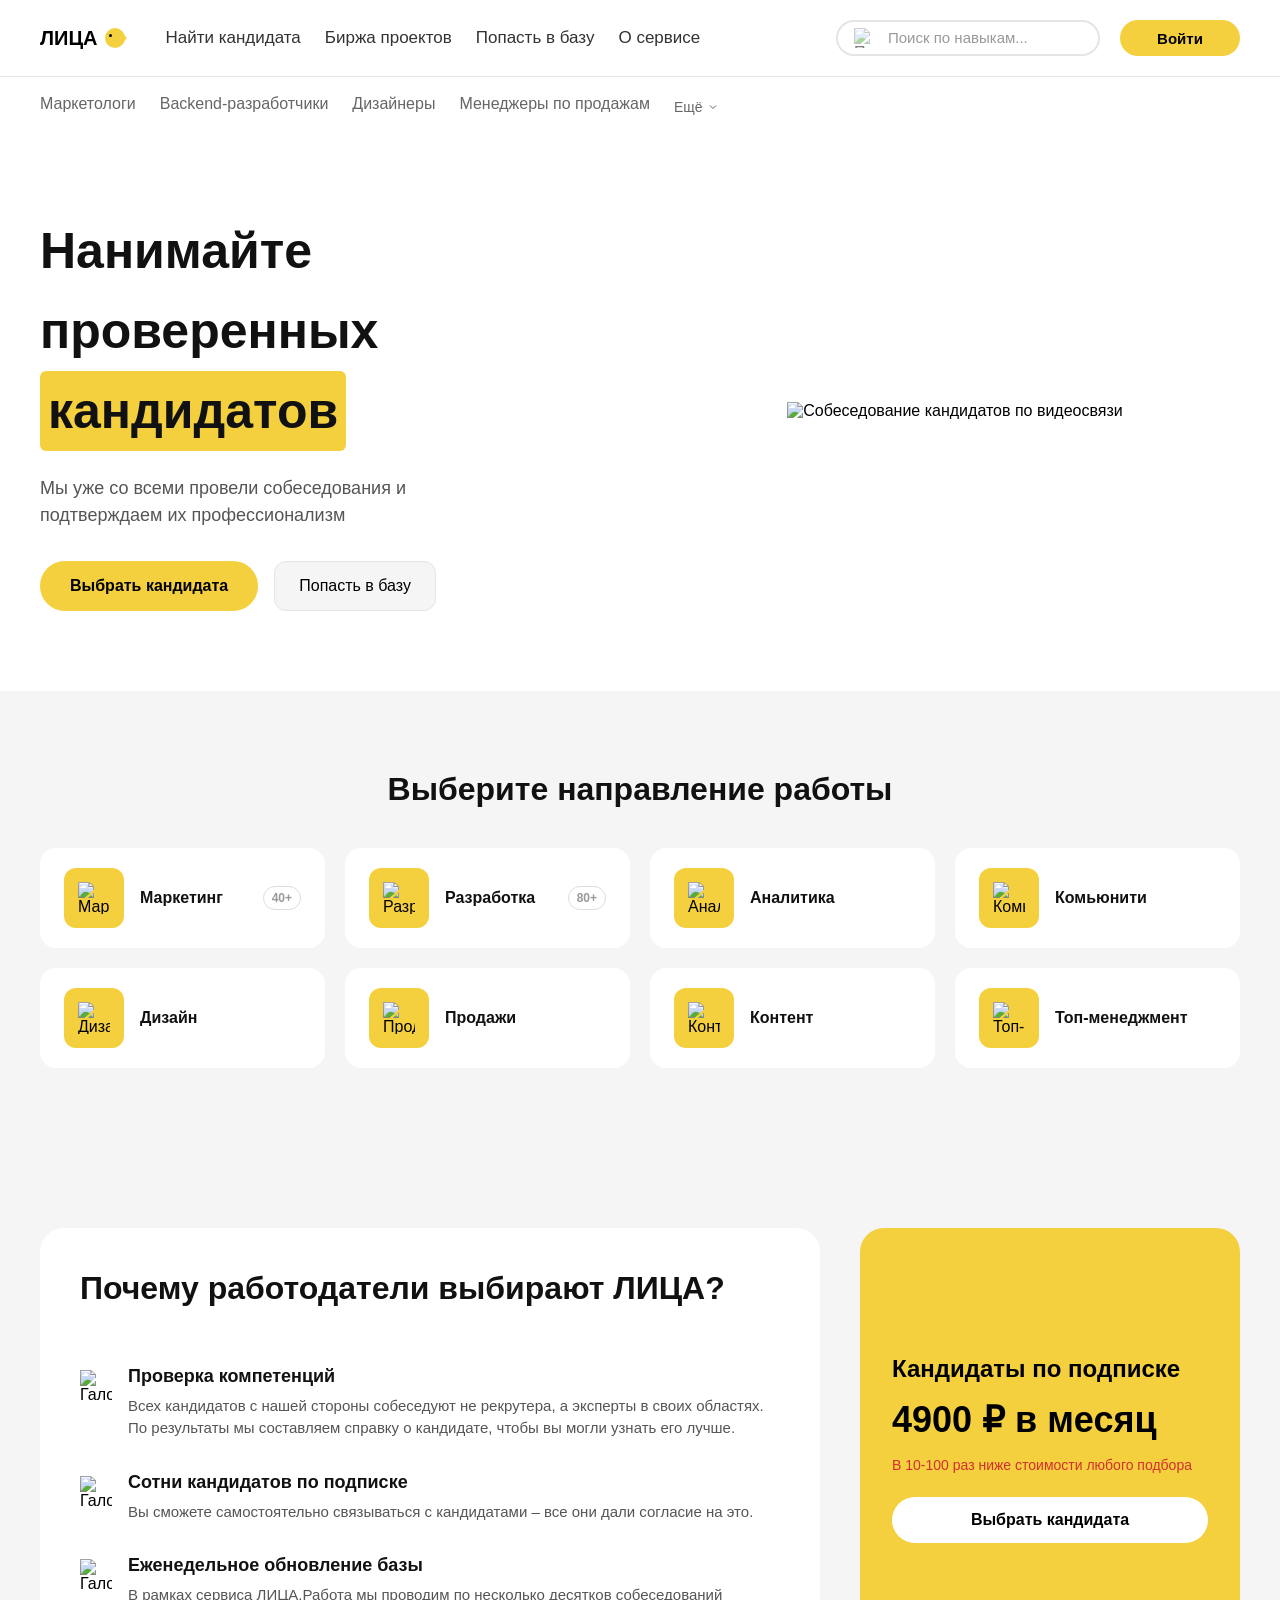
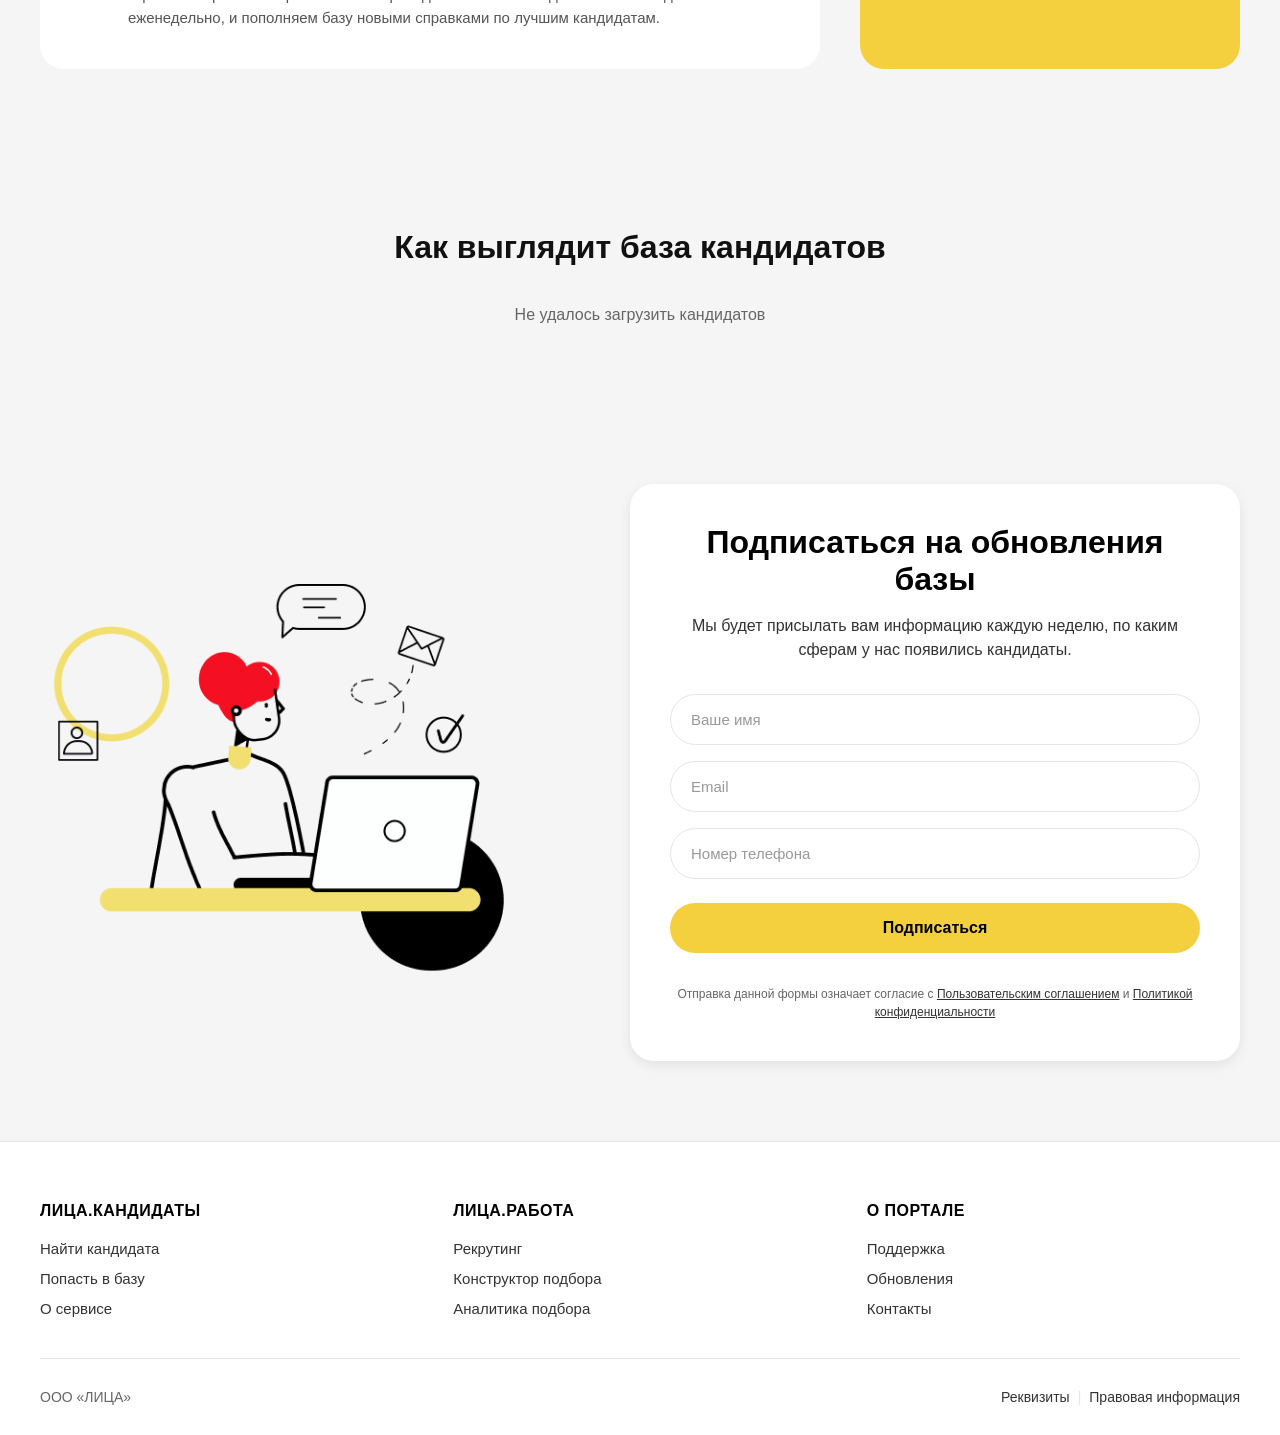
==== commit 26c6b2a3: "feat: implement responsive layout and burger menu" ====
--- a/index.html
+++ b/index.html
@@ -8,56 +8,93 @@
 </head>
 <body>
     <header class="header">
-        <div class="header-top">
-            <div class="logo-nav">
-                <a href="#" class="logo"><span>ЛИЦА</span><div class="logo-icon"></div></a>
-                <nav>
-                    <ul class="main-nav">
-                        <li><a href="index.html">Кандидаты</a></li>
-                        <li><a href="catalog.html">Найти кандидата</a></li>
-                        <li><a href="projects.html">Биржа проектов</a></li>
-                        <li><a href="#" id="joinDatabaseBtn">Попасть в базу</a></li>
-                        <li><a href="#" id="aboutServiceBtn">О сервисе</a></li>
-                    </ul>
-                </nav>
-            </div>
-            <div class="search-auth">
-                <div class="search-box">
-                    <img src="img/Search.png" alt="Поиск" class="search-icon">
-                    <input type="text" class="search-input" id="liveSearchInput" placeholder="Поиск по навыкам...">
-                    <div id="searchResults" class="search-results-dropdown" style="display: none;"></div>
-                </div>
-                <button class="login-btn" id="openModalBtn">Войти</button>
-                <div class="user-profile-wrapper" id="userProfileWrapper" style="display: none;">
-                    <div class="user-profile" id="userProfile">
-                        <span class="user-name" id="userName">Имя</span>
-                        <div class="user-avatar" id="userAvatar">И</div>
-                    </div>
-                    <div class="user-dropdown" id="userDropdown">
-                        <a href="dashboard.html" class="dropdown-item" id="profileLink"><svg width="16" height="16" viewBox="0 0 24 24" fill="none" stroke="currentColor" stroke-width="2"><path d="M20 21v-2a4 4 0 0 0-4-4H8a4 4 0 0 0-4 4v2"></path><circle cx="12" cy="7" r="4"></circle></svg>Мой профиль</a>
-                        <button class="dropdown-item logout-btn" id="logoutBtn"><svg width="16" height="16" viewBox="0 0 24 24" fill="none" stroke="currentColor" stroke-width="2"><path d="M9 21H5a2 2 0 0 1-2-2V5a2 2 0 0 1 2-2h4"></path><polyline points="16 17 21 12 16 7"></polyline><line x1="21" y1="12" x2="9" y2="12"></line></svg>Выйти</button>
-                    </div>
-                </div>
-            </div>
-        </div>
-        <div class="header-bottom">
-            <ul class="secondary-nav">
-                <li><a href="catalog.html?category=marketing">Маркетологи</a></li>
-                <li><a href="catalog.html?category=development">Backend-разработчики</a></li>
-                <li><a href="catalog.html?category=design">Дизайнеры</a></li>
-                <li><a href="catalog.html?category=sales">Менеджеры по продажам</a></li>
-                <li class="nav-hidden"><a href="catalog.html?category=analytics">Аналитики</a></li>
-                <li class="nav-hidden"><a href="catalog.html?category=content">Контент-менеджеры</a></li>
-                <li class="nav-hidden"><a href="catalog.html?category=management">Топ-менеджмент</a></li>
-                <li class="nav-hidden"><a href="catalog.html?category=hr">HR-специалисты</a></li>
-                <li class="nav-hidden"><a href="catalog.html?category=finance">Финансисты</a></li>
-                <li class="nav-hidden"><a href="catalog.html?category=legal">Юристы</a></li>
-                <li class="nav-hidden"><a href="catalog.html?category=support">Техподдержка</a></li>
-                <li class="more-li"><button class="more-btn" id="moreBtn" type="button" onclick="toggleNav()"><span>Ещё</span><svg class="arrow" viewBox="0 0 24 24" fill="none" stroke="currentColor" stroke-width="2"><path d="M6 9l6 6 6-6"/></svg></button></li>
-                <li class="hide-li" style="display: none;"><button class="hide-btn" type="button" onclick="toggleNav()"><span>Скрыть</span><svg viewBox="0 0 24 24" fill="none" stroke="currentColor" stroke-width="2"><path d="M18 15l-6-6-6 6"/></svg></button></li>
+    <div class="header-top">
+        <div class="logo-nav">
+            <a href="index.html" class="logo"><span>ЛИЦА</span><div class="logo-icon"></div></a>
+            
+            <nav class="main-nav desktop-nav">
+                <ul>
+                    <li><a href="catalog.html">Найти кандидата</a></li>
+                    <li><a href="projects.html">Биржа проектов</a></li>
+                    <li><a href="#" id="joinDatabaseBtn">Попасть в базу</a></li>
+                    <li><a href="#" id="aboutServiceBtn">О сервисе</a></li>
+                </ul>
+            </nav>
+            
+            <!-- Кнопка бургера -->
+            <button class="burger-btn" id="burgerBtn" aria-label="Меню">
+                <span></span>
+                <span></span>
+                <span></span>
+            </button>
+        </div>
+        
+        <div class="search-auth">
+            <div class="search-box">
+                <img src="img/Search.png" alt="Поиск" class="search-icon">
+                <input type="text" class="search-input" id="liveSearchInput" placeholder="Поиск по навыкам...">
+                <div id="searchResults" class="search-results-dropdown" style="display: none;"></div>
+            </div>
+            
+            <button class="login-btn" id="openModalBtn">Войти</button>
+            
+            <div class="user-profile-wrapper" id="userProfileWrapper" style="display: none;">
+                <div class="user-profile" id="userProfile">
+                    <span class="user-name" id="userName">Имя</span>
+                    <div class="user-avatar" id="userAvatar">И</div>
+                </div>
+                <div class="user-dropdown" id="userDropdown">
+                    <a href="dashboard.html" class="dropdown-item">Мой профиль</a>
+                    <button class="dropdown-item logout-btn" id="logoutBtn">Выйти</button>
+                </div>
+            </div>
+        </div>
+    </div>
+    
+    <div class="mobile-menu" id="mobileMenu">
+        <nav class="mobile-nav">
+            <ul>
+                <li><a href="catalog.html">Найти кандидата</a></li>
+                <li><a href="projects.html">Биржа проектов</a></li>
+                <li><a href="#" id="mobileJoinBtn">Попасть в базу</a></li>
+                <li><a href="#" id="mobileAboutBtn">О сервисе</a></li>
             </ul>
-        </div>
-    </header>
+        </nav>
+    </div>
+    
+    <!-- Нижняя навигация (категории) -->
+    <div class="header-bottom">
+        <ul class="secondary-nav">
+            <li><a href="catalog.html?category=marketing">Маркетологи</a></li>
+            <li><a href="catalog.html?category=development">Backend-разработчики</a></li>
+            <li><a href="catalog.html?category=design">Дизайнеры</a></li>
+            <li><a href="catalog.html?category=sales">Менеджеры по продажам</a></li>
+            <li class="nav-hidden"><a href="catalog.html?category=analytics">Аналитики</a></li>
+            <li class="nav-hidden"><a href="catalog.html?category=content">Контент-менеджеры</a></li>
+            <li class="nav-hidden"><a href="catalog.html?category=management">Топ-менеджмент</a></li>
+            <li class="nav-hidden"><a href="catalog.html?category=hr">HR-специалисты</a></li>
+            <li class="nav-hidden"><a href="catalog.html?category=finance">Финансисты</a></li>
+            <li class="nav-hidden"><a href="catalog.html?category=legal">Юристы</a></li>
+            <li class="nav-hidden"><a href="catalog.html?category=support">Техподдержка</a></li>
+            <li class="more-li">
+                <button class="more-btn" id="moreBtn" type="button" onclick="toggleNav()">
+                    <span>Ещё</span>
+                    <svg class="arrow" viewBox="0 0 24 24" fill="none" stroke="currentColor" stroke-width="2">
+                        <path d="M6 9l6 6 6-6"/>
+                    </svg>
+                </button>
+            </li>
+            <li class="hide-li" style="display: none;">
+                <button class="hide-btn" type="button" onclick="toggleNav()">
+                    <span>Скрыть</span>
+                    <svg viewBox="0 0 24 24" fill="none" stroke="currentColor" stroke-width="2">
+                        <path d="M18 15l-6-6-6 6"/>
+                    </svg>
+                </button>
+            </li>
+        </ul>
+    </div>
+</header>
 
     <main>
         <section class="hero-section">
--- a/css/style.css
+++ b/css/style.css
@@ -31,7 +31,7 @@
     display: flex;
     align-items: center; 
     justify-content: space-between;
-    padding: 20px 0px;
+    padding: 20px 40px;
     max-width: 1440px;
     margin: 0 auto;
 }
@@ -39,19 +39,18 @@
 .logo-nav {
     display: flex;
     align-items: center;
-    gap: 4px; 
+    gap: 40px; 
     flex-shrink: 0;
 }
 
 .logo {
     display: flex;
     align-items: center;
-    gap: 4px;
+    gap: 8px;
     font-size: 20px;
     font-weight: 600;
     color: #000;
     text-decoration: none;
-    margin-left: 32px;
 }
 
 .logo-icon {
@@ -86,15 +85,19 @@
     border-left: 6px solid #F4D03F;
 }
 
-.main-nav {
-    display: flex;
-    align-items: center;
-    gap: 16px; 
-    list-style: none;
-    margin: 0; 
-}
-
-.main-nav a {
+/* === ДЕСКТОПНОЕ МЕНЮ === */
+.main-nav ul,
+.desktop-nav ul {
+    display: flex;
+    align-items: center;
+    list-style: none; /* Убирает точки */
+    padding: 0;
+    margin: 0;
+    gap: 24px;
+}
+
+.main-nav a,
+.desktop-nav a {
     text-decoration: none;
     color: var(--text-secondary);
     font-size: 17px;
@@ -103,37 +106,70 @@
     transition: color 0.3s;
 }
 
-.main-nav li:first-child a {
-    font-size: 17px;
-    font-weight: 600;
+.main-nav a:hover,
+.desktop-nav a:hover {
+    color: var(--accent);
+}
+
+/* === БУРГЕР-КНОПКА === */
+.burger-btn {
+    display: none; /* Скрыта на десктопе */
+    flex-direction: column;
+    gap: 5px;
+    background: none;
+    border: none;
+    cursor: pointer;
+    padding: 5px;
+    margin-left: 20px;
+}
+
+.burger-btn span {
+    display: block;
+    width: 25px;
+    height: 3px;
+    background-color: var(--text-main);
+    border-radius: 3px;
+    transition: 0.3s;
+}
+
+/* === МОБИЛЬНОЕ МЕНЮ === */
+.mobile-menu {
+    display: none; /* Скрыто по умолчанию */
+    background: #fff;
+    border-top: 1px solid var(--border);
+    padding: 20px 40px;
+}
+
+.mobile-menu.active {
+    display: block; /* Показываем при открытии */
+}
+
+.mobile-nav ul {
+    list-style: none;
+    padding: 0;
+    margin: 0;
+    display: flex;
+    flex-direction: column;
+    gap: 20px;
+}
+
+.mobile-nav a {
+    text-decoration: none;
     color: var(--text-main);
-    margin-right: 32px; 
-    margin-left: 0px;
-}
-
-.main-nav li:nth-child(3) {
-    margin-left: 16px; 
-}
-
-.main-nav li:nth-child(4) {
-    margin-left: 14px; 
-}
-
-.main-nav li:nth-child(5) {
-    margin-left: 14px; 
-}
-
-.main-nav li:nth-child(n+2) a {
-    font-size: 15px;
-    font-weight: 400;
-    color: var(--text-main);
+    font-size: 18px;
+    font-weight: 600;
+    display: block;
+}
+
+.mobile-nav a:hover {
+    color: var(--accent);
 }
 
 .search-auth {
     display: flex;
     align-items: center;
-    gap: 45px; 
-    margin-right: 100px;
+    gap: 20px; 
+    margin-right: 0;
 }
 
 .search-box {
@@ -153,7 +189,7 @@
 
 .search-input {
     flex-shrink: 0; 
-    width: 320px;
+    width: 280px;
     height: 36px; 
     padding: 0px 22px 0 40px;
     border: 1px solid var(--border);
@@ -178,7 +214,7 @@
     color: var(--text-main);
     border: none;
     height: 36px;
-    width: 150px;
+    width: 120px;
     margin-left: 0px; 
     border-radius: 24px;
     font-size: 15px;
@@ -193,11 +229,10 @@
 
 .header-bottom {
     border-top: 1px solid var(--border);
-    padding: 16px 0px;
+    padding: 16px 40px;
     max-width: 1440px;
     margin: 0 auto;
-    margin-left: 75px;
-    margin-top: 7px;
+    background: #fff;
 }
 
 .secondary-nav {
@@ -260,7 +295,7 @@
 }
 
 .hero-section {
-    padding: 80px 120px;
+    padding: 80px 40px;
     background-color: #ffffff;
 }
 
@@ -572,16 +607,14 @@
     position: relative;
 }
 
-/* Контейнер для бейджей */
-/* Блок бейджей с фиксированной высотой */
 .candidate-badges {
     display: flex;
     flex-wrap: wrap;
     gap: 6px;
     justify-content: center;
     margin-bottom: 12px;
-    min-height: 60px; /* Фиксируем высоту под 2 строки бейджей */
-    align-items: flex-start; /* Прижимаем к верху */
+    min-height: 60px;
+    align-items: flex-start;
 }
 
 .badge {
@@ -594,7 +627,6 @@
     white-space: nowrap;
 }
 
-/* Карточка — всё по верхнему краю */
 .candidate-card {
     background-color: #ffffff;
     border-radius: 20px;
@@ -607,7 +639,6 @@
     box-shadow: 0 2px 8px rgba(0, 0, 0, 0.05);
 }
 
-/* Цвета бейджей */
 .badge-fulltime {
     background-color: #F0E6FF;
     color: #6B46C1;
@@ -880,7 +911,7 @@
     top: 0; left: 0;
     width: 100%; height: 100%;
     background: rgba(0, 0, 0, 0.4);
-    backdrop-filter: blur(4px); /* Размытие фона */
+    backdrop-filter: blur(4px);
     display: flex;
     align-items: center;
     justify-content: center;
@@ -1158,23 +1189,6 @@
 }
 
 .show-more:hover { border-color: var(--text-main); }
-
-@media (max-width: 1024px) {
-    .candidates-grid { grid-template-columns: repeat(2, 1fr); }
-}
-
-@media (max-width: 768px) {
-    .catalog-container {
-        flex-direction: column;
-        padding: 0 20px;
-    }
-    .filters-sidebar {
-        flex: none;
-        width: 100%;
-        position: static;
-    }
-    .candidates-grid { grid-template-columns: 1fr; }
-}
 
 .profile-main {
     padding: 40px 0;
@@ -1415,48 +1429,6 @@
 .btn-sidebar-small:hover {
     border-color: var(--text-main);
     color: var(--text-main);
-}
-
-@media (max-width: 1024px) {
-    .profile-sidebar {
-        flex: 0 0 260px;
-    }
-}
-
-@media (max-width: 768px) {
-    .profile-container {
-        flex-direction: column;
-        padding: 0 16px;
-    }
-    
-    .profile-sidebar {
-        flex: none;
-        width: 100%;
-        order: -1; 
-    }
-    
-    .profile-header-card {
-        flex-direction: column;
-        align-items: center;
-        text-align: center;
-    }
-    
-    .profile-avatar-section img {
-        width: 100px;
-        height: 100px;
-    }
-}
-
-@media (max-width: 480px) {
-    .profile-main { padding: 20px 0; }
-    
-    .info-block { padding: 16px; }
-    
-    .info-block h2 { font-size: 16px; }
-    
-    .info-text p { font-size: 14px; }
-    
-    .btn-sidebar { padding: 12px; font-size: 14px; }
 }
 
 .user-profile-wrapper {
@@ -1795,16 +1767,6 @@
     margin: 0 0 20px;
 }
 
-@media (max-width: 1024px) {
-    .dashboard-container { flex-direction: column; }
-    .dashboard-sidebar { flex: none; width: 100%; }
-}
-@media (max-width: 768px) {
-    .dashboard-container { padding: 0 16px; }
-    .content-header { flex-direction: column; align-items: flex-start; }
-    .projects-grid { grid-template-columns: 1fr; }
-}
-
 .projects-main { padding: 40px 0; background: var(--bg-body); min-height: 100vh; }
 .projects-container { display: flex; gap: 24px; max-width: 1440px; margin: 0 auto; padding: 0 40px; }
 
@@ -1847,15 +1809,6 @@
 .project-date { font-size: 13px; color: var(--text-muted); }
 .login-hint { font-size: 13px; color: var(--text-muted); font-style: italic; }
 
-@media (max-width: 1024px) {
-    .projects-container { flex-direction: column; padding: 0 20px; }
-    .projects-sidebar { flex: none; width: 100%; position: static; }
-}
-@media (max-width: 480px) {
-    .project-header-lg { flex-direction: column; align-items: flex-start; }
-    .project-footer { flex-direction: column; gap: 12px; align-items: flex-start; }
-}
-
 .project-details-main { padding: 40px 0; background: var(--bg-body); min-height: 100vh; }
 .project-details-container { display: flex; gap: 24px; max-width: 1440px; margin: 0 auto; padding: 0 40px; }
 
@@ -1916,16 +1869,6 @@
 .loading, .not-found { text-align: center; padding: 60px 20px; background: #fff; border-radius: 16px; }
 .not-found h2 { font-size: 20px; margin: 0 0 20px; }
 
-@media (max-width: 1024px) {
-    .project-details-container { flex-direction: column; padding: 0 20px; }
-    .project-sidebar { flex: none; width: 100%; }
-}
-@media (max-width: 480px) {
-    .project-meta-details { flex-direction: column; align-items: flex-start; }
-    .apply-footer { flex-direction: column; gap: 10px; align-items: stretch; }
-    .btn-apply { width: 100%; }
-}
-
 .edit-profile-main { padding: 60px 0; background: var(--bg-body); min-height: 100vh; display: flex; align-items: center; }
 .edit-profile-container { max-width: 700px; margin: 0 auto; padding: 0 20px; width: 100%; }
 
@@ -1952,13 +1895,6 @@
 .success-icon { font-size: 48px; }
 .success-box h3 { margin: 0; font-size: 20px; }
 .success-box p { margin: 0; color: var(--text-muted); }
-
-@media (max-width: 600px) {
-    .form-row { flex-direction: column; gap: 20px; }
-    .edit-profile-card { padding: 24px; }
-    .form-actions { flex-direction: column; }
-    .btn-secondary, .btn-primary { width: 100%; }
-}
 
 .subscription-status-card {
     background: #fff;
@@ -2305,3 +2241,290 @@
     background: #f9fafb;
     border-radius: 8px;
 }
+
+/* === АДАПТИВ === */
+
+/* Планшеты (до 1024px) */
+@media (max-width: 1024px) {
+    .header-top {
+        flex-wrap: wrap;
+    }
+    
+    .search-auth {
+        width: 100%;
+        margin-top: 20px;
+        margin-right: 0;
+        justify-content: space-between;
+    }
+    
+    .search-box {
+        flex: 1;
+        max-width: 60%;
+    }
+    
+    .search-input {
+        width: 100%;
+    }
+    
+    .directions-grid {
+        grid-template-columns: repeat(2, 1fr);
+    }
+    
+    .candidates-grid {
+        grid-template-columns: repeat(2, 1fr);
+    }
+    
+    .benefits-container {
+        flex-direction: column;
+    }
+    
+    .benefits-right {
+        flex: 0 0 100%;
+    }
+    
+    .subscribe-container {
+        flex-direction: column;
+    }
+    
+    .catalog-container,
+    .profile-container,
+    .dashboard-container,
+    .projects-container,
+    .project-details-container {
+        flex-direction: column;
+        padding: 0 20px;
+    }
+    
+    .filters-sidebar,
+    .profile-sidebar,
+    .dashboard-sidebar,
+    .projects-sidebar,
+    .project-sidebar {
+        flex: 0 0 100%;
+        width: 100%;
+        position: static;
+    }
+}
+
+/* Мобильные (до 768px) */
+@media (max-width: 768px) {
+    /* Скрываем десктопное меню, показываем бургер */
+    .main-nav, .desktop-nav {
+        display: none !important;
+    }
+    
+    .burger-btn {
+        display: flex !important;
+    }
+    
+    .logo-nav {
+        gap: 15px;
+    }
+    
+    .search-auth {
+        margin-left: 0;
+    }
+    
+    .search-box {
+        max-width: 100%;
+        width: 100%;
+    }
+    
+    .search-input {
+        width: 100%;
+        font-size: 13px;
+    }
+    
+    .login-btn {
+        padding: 8px 16px;
+        font-size: 14px;
+    }
+    
+    .user-name {
+        display: none;
+    }
+    
+    .header-bottom {
+        display: none !important;
+    }
+    
+    .hero-section {
+        padding: 40px 20px;
+    }
+    
+    .hero-container {
+        flex-direction: column;
+        text-align: center;
+    }
+    
+    .hero-buttons {
+        justify-content: center;
+    }
+    
+    .hero-title {
+        font-size: 32px;
+    }
+    
+    .directions-section, .benefits-section, .candidates-section, .subscribe-section {
+        padding: 40px 20px;
+    }
+    
+    .section-title {
+        font-size: 24px;
+    }
+    
+    .directions-grid, .candidates-grid {
+        grid-template-columns: 1fr;
+    }
+    
+    .footer {
+        padding: 40px 20px 20px;
+    }
+    
+    .footer-grid {
+        grid-template-columns: 1fr;
+        text-align: center;
+        gap: 30px;
+    }
+    
+    .footer-bottom {
+        flex-direction: column;
+        gap: 10px;
+    }
+}
+
+/* Маленькие экраны (до 480px) */
+@media (max-width: 480px) {
+    .header-top {
+        padding: 10px 15px;
+        flex-wrap: wrap;
+    }
+    
+    .search-auth {
+        width: 100%;
+        margin-top: 10px;
+        justify-content: space-between;
+    }
+    
+    .search-box {
+        flex: 1;
+    }
+    
+    .search-input {
+        width: 100%;
+    }
+    
+    .login-btn {
+        flex: 0 0 auto;
+    }
+    
+    .hero-title {
+        font-size: 26px;
+    }
+    
+    .hero-description {
+        font-size: 14px;
+    }
+    
+    .modal-window {
+        padding: 30px 20px;
+        margin: 20px;
+    }
+    
+    .modal-title {
+        font-size: 16px;
+    }
+}
+
+/* Очень маленькие экраны (360px) */
+@media (max-width: 360px) {
+    .header-top {
+        padding: 8px 10px;
+    }
+    
+    .logo span {
+        font-size: 16px;
+    }
+    
+    .search-input {
+        font-size: 12px;
+        padding: 8px 12px 8px 32px;
+    }
+    
+    .search-icon {
+        left: 10px;
+        width: 16px;
+        height: 16px;
+    }
+    
+    .login-btn {
+        font-size: 12px;
+        padding: 0 12px;
+        height: 32px;
+    }
+    
+    .hero-title {
+        font-size: 22px;
+    }
+    
+    .section-title {
+        font-size: 20px;
+    }
+    
+    .btn {
+        padding: 10px 20px;
+        font-size: 14px;
+    }
+    
+    .mobile-menu {
+        padding: 15px 20px;
+    }
+    
+    .mobile-nav a {
+        font-size: 16px;
+    }
+}
+
+/* Фикс переполнения полей фильтров на мобильных */
+.filter-range input {
+    min-width: 0; /* Разрешает сжатие внутри flex */
+}
+
+@media (max-width: 768px) {
+    .filters-sidebar {
+        padding: 16px; /* Чуть меньше боковые отступы */
+    }
+    .filter-range {
+        gap: 6px; /* Чуть ближе поля друг к другу */
+    }
+}
+
+/* === АДАПТАЦИЯ МОДАЛЬНЫХ ОКОН ДЛЯ ТЕЛЕФОНОВ === */
+@media (max-width: 768px) {
+    .modal-window {
+        max-height: 90vh;       /* Ограничиваем высоту 90% от экрана */
+        width: 90%;             /* Ширина 90% */
+        margin: 10px;           /* Отступы от краев */
+        overflow-y: auto;       /* Включаем вертикальный скролл */
+        border-radius: 12px;    /* Скругляем углы */
+        display: flex;          /* Чтобы контент внутри тоже вел себя хорошо */
+        flex-direction: column; /* Вертикальное расположение */
+    }
+    
+    /* Чтобы кнопка закрытия (крестик) была всегда видна сверху */
+    .modal-close {
+        position: sticky;
+        top: 10px;
+        right: 10px;
+        z-index: 10;
+        background: #fff; /* Фон, чтобы перекрывать текст при скролле */
+        border-radius: 50%;
+        width: 32px;
+        height: 32px;
+    }
+    
+    /* Убираем лишние отступы внизу модалки */
+    .modal-form {
+        margin-bottom: 20px;
+    }
+}
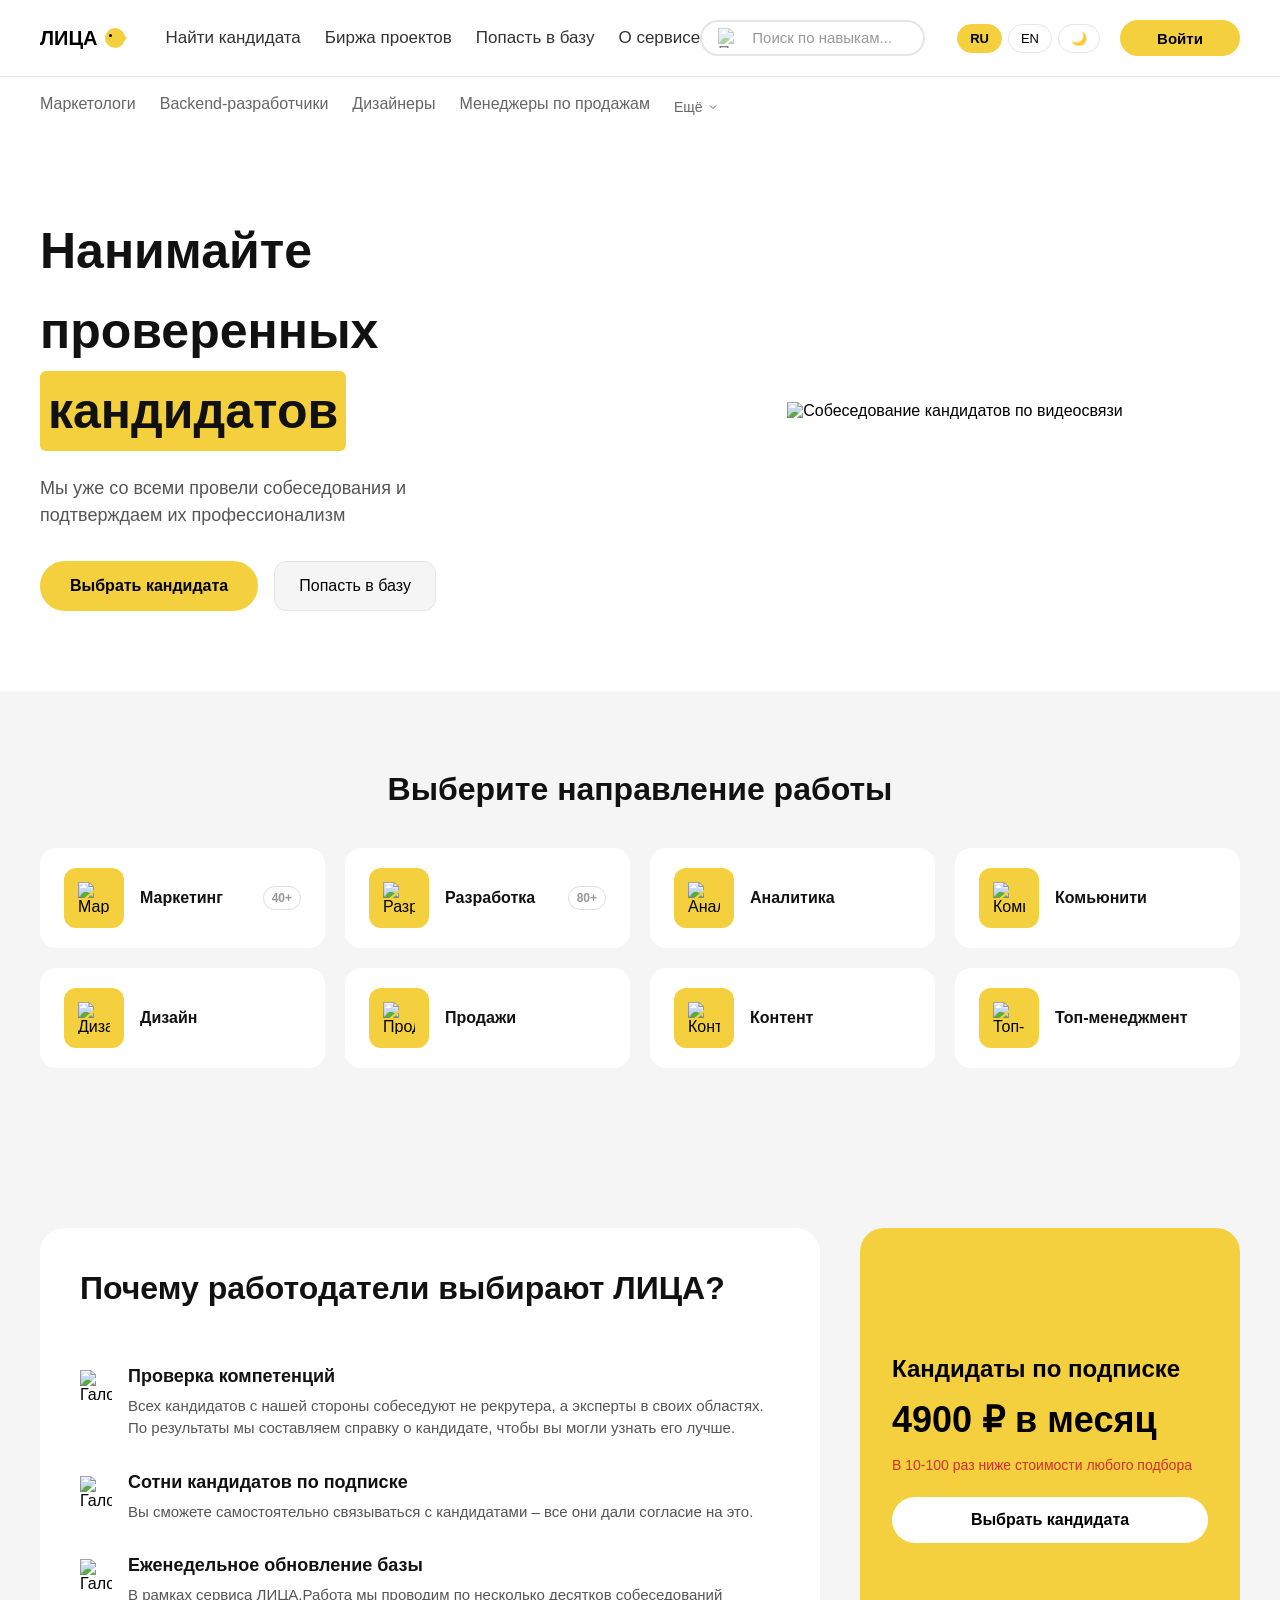
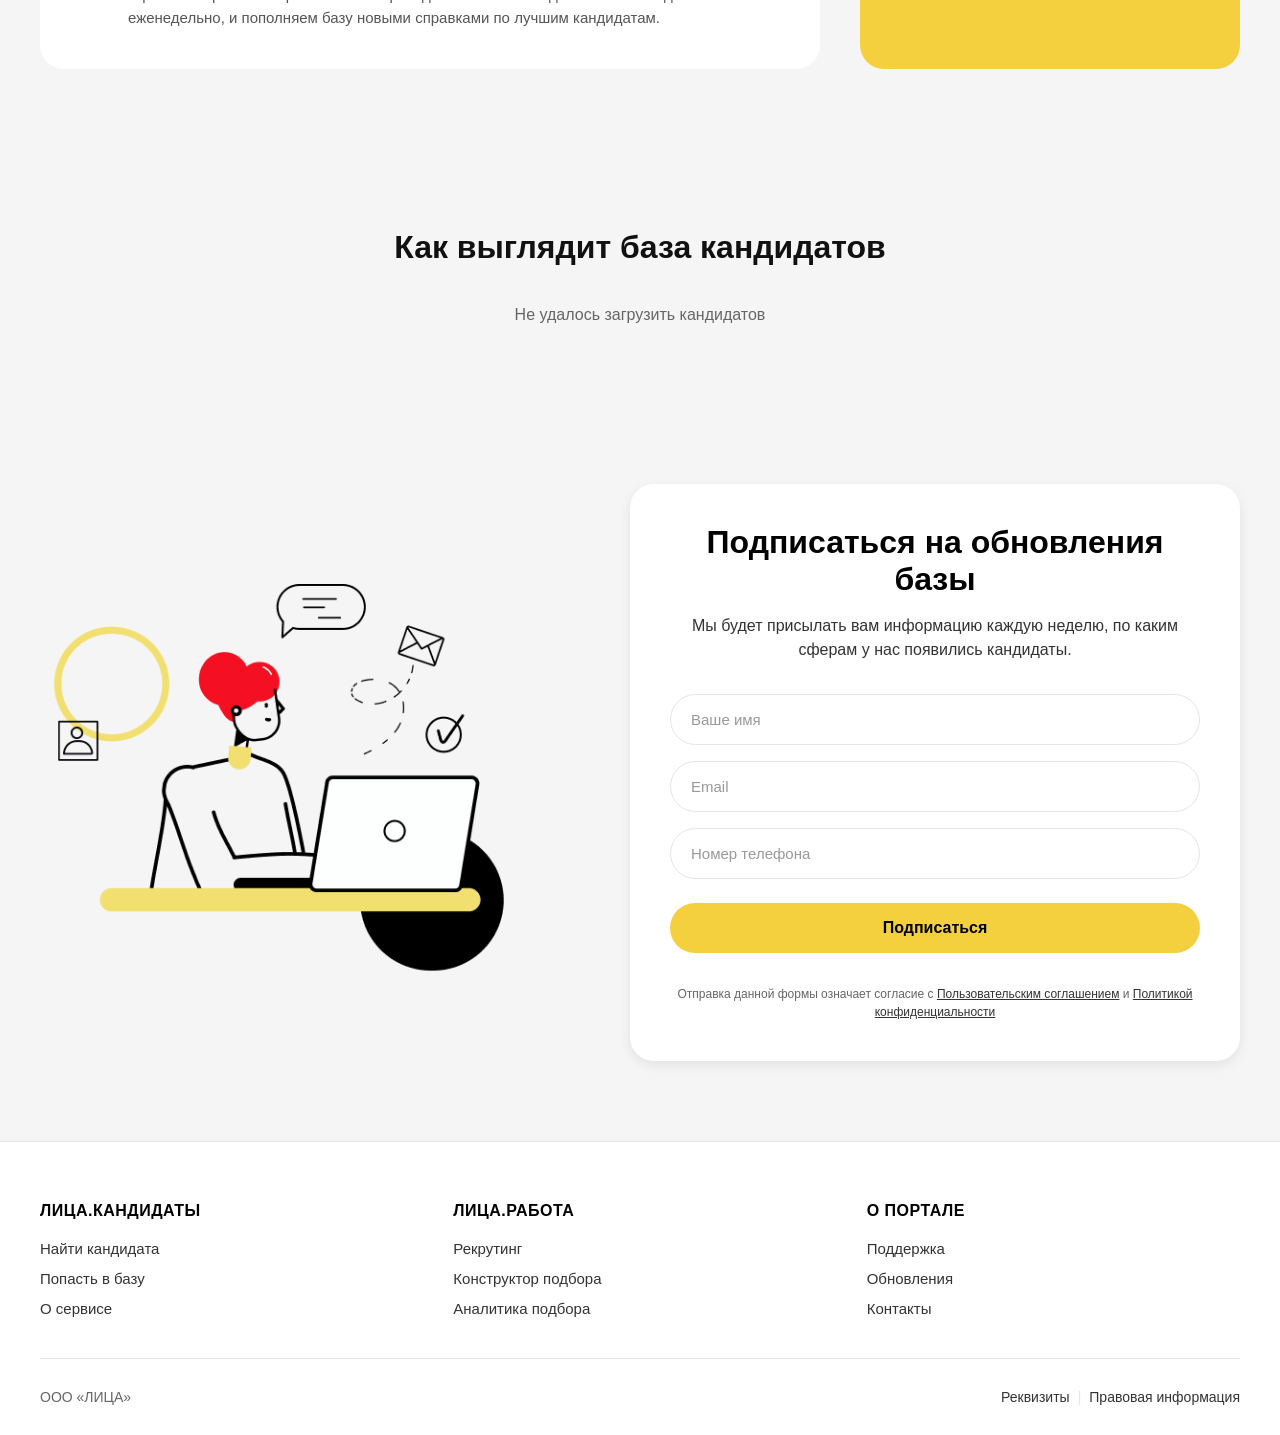
==== commit a85145d7: "feat: implement language and theme switching with localStorage persistence" ====
--- a/index.html
+++ b/index.html
@@ -5,80 +5,87 @@
     <meta name="viewport" content="width=device-width, initial-scale=1.0">
     <title>ЛИЦА - Главная</title>
     <link rel="stylesheet" href="css/style.css">
+    <script src="js/theme.js"></script>
+    <script src="js/i18n.js"></script>
 </head>
 <body>
     <header class="header">
     <div class="header-top">
         <div class="logo-nav">
             <a href="index.html" class="logo"><span>ЛИЦА</span><div class="logo-icon"></div></a>
-            
+
             <nav class="main-nav desktop-nav">
                 <ul>
-                    <li><a href="catalog.html">Найти кандидата</a></li>
-                    <li><a href="projects.html">Биржа проектов</a></li>
-                    <li><a href="#" id="joinDatabaseBtn">Попасть в базу</a></li>
-                    <li><a href="#" id="aboutServiceBtn">О сервисе</a></li>
+                    <li><a href="catalog.html" data-i18n="nav-find">Найти кандидата</a></li>
+                    <li><a href="projects.html" data-i18n="nav-projects">Биржа проектов</a></li>
+                    <li><a href="#" id="joinDatabaseBtn" data-i18n="nav-join">Попасть в базу</a></li>
+                    <li><a href="#" id="aboutServiceBtn" data-i18n="nav-about">О сервисе</a></li>
                 </ul>
             </nav>
-            
-            <!-- Кнопка бургера -->
+
             <button class="burger-btn" id="burgerBtn" aria-label="Меню">
                 <span></span>
                 <span></span>
                 <span></span>
             </button>
         </div>
-        
+
         <div class="search-auth">
             <div class="search-box">
                 <img src="img/Search.png" alt="Поиск" class="search-icon">
-                <input type="text" class="search-input" id="liveSearchInput" placeholder="Поиск по навыкам...">
+                <input type="text" class="search-input" id="liveSearchInput"
+                       placeholder="Поиск по навыкам..." data-i18n-ph="search-ph">
                 <div id="searchResults" class="search-results-dropdown" style="display: none;"></div>
             </div>
-            
-            <button class="login-btn" id="openModalBtn">Войти</button>
-            
+
+            <div class="settings-bar">
+                <button class="lang-btn" data-lang="ru" onclick="toggleLang('ru')">RU</button>
+                <button class="lang-btn" data-lang="en" onclick="toggleLang('en')">EN</button>
+                <button id="themeToggle" onclick="toggleTheme()">🌙</button>
+            </div>
+
+            <button class="login-btn" id="openModalBtn" data-i18n="nav-login">Войти</button>
+
             <div class="user-profile-wrapper" id="userProfileWrapper" style="display: none;">
                 <div class="user-profile" id="userProfile">
                     <span class="user-name" id="userName">Имя</span>
                     <div class="user-avatar" id="userAvatar">И</div>
                 </div>
                 <div class="user-dropdown" id="userDropdown">
-                    <a href="dashboard.html" class="dropdown-item">Мой профиль</a>
-                    <button class="dropdown-item logout-btn" id="logoutBtn">Выйти</button>
-                </div>
-            </div>
-        </div>
-    </div>
-    
+                    <a href="dashboard.html" class="dropdown-item" data-i18n="dropdown-profile">Мой профиль</a>
+                    <button class="dropdown-item logout-btn" id="logoutBtn" data-i18n="dropdown-logout">Выйти</button>
+                </div>
+            </div>
+        </div>
+    </div>
+
     <div class="mobile-menu" id="mobileMenu">
         <nav class="mobile-nav">
             <ul>
-                <li><a href="catalog.html">Найти кандидата</a></li>
-                <li><a href="projects.html">Биржа проектов</a></li>
-                <li><a href="#" id="mobileJoinBtn">Попасть в базу</a></li>
-                <li><a href="#" id="mobileAboutBtn">О сервисе</a></li>
+                <li><a href="catalog.html" data-i18n="nav-find">Найти кандидата</a></li>
+                <li><a href="projects.html" data-i18n="nav-projects">Биржа проектов</a></li>
+                <li><a href="#" id="mobileJoinBtn" data-i18n="nav-join">Попасть в базу</a></li>
+                <li><a href="#" id="mobileAboutBtn" data-i18n="nav-about">О сервисе</a></li>
             </ul>
         </nav>
     </div>
-    
-    <!-- Нижняя навигация (категории) -->
+
     <div class="header-bottom">
         <ul class="secondary-nav">
-            <li><a href="catalog.html?category=marketing">Маркетологи</a></li>
-            <li><a href="catalog.html?category=development">Backend-разработчики</a></li>
-            <li><a href="catalog.html?category=design">Дизайнеры</a></li>
-            <li><a href="catalog.html?category=sales">Менеджеры по продажам</a></li>
-            <li class="nav-hidden"><a href="catalog.html?category=analytics">Аналитики</a></li>
-            <li class="nav-hidden"><a href="catalog.html?category=content">Контент-менеджеры</a></li>
-            <li class="nav-hidden"><a href="catalog.html?category=management">Топ-менеджмент</a></li>
-            <li class="nav-hidden"><a href="catalog.html?category=hr">HR-специалисты</a></li>
-            <li class="nav-hidden"><a href="catalog.html?category=finance">Финансисты</a></li>
-            <li class="nav-hidden"><a href="catalog.html?category=legal">Юристы</a></li>
-            <li class="nav-hidden"><a href="catalog.html?category=support">Техподдержка</a></li>
+            <li><a href="catalog.html?category=marketing" data-i18n="cat-marketing">Маркетологи</a></li>
+            <li><a href="catalog.html?category=development" data-i18n="cat-development">Backend-разработчики</a></li>
+            <li><a href="catalog.html?category=design" data-i18n="cat-design">Дизайнеры</a></li>
+            <li><a href="catalog.html?category=sales" data-i18n="cat-sales">Менеджеры по продажам</a></li>
+            <li class="nav-hidden"><a href="catalog.html?category=analytics" data-i18n="cat-analytics">Аналитики</a></li>
+            <li class="nav-hidden"><a href="catalog.html?category=content" data-i18n="cat-content">Контент-менеджеры</a></li>
+            <li class="nav-hidden"><a href="catalog.html?category=management" data-i18n="cat-management">Топ-менеджмент</a></li>
+            <li class="nav-hidden"><a href="catalog.html?category=hr" data-i18n="cat-hr">HR-специалисты</a></li>
+            <li class="nav-hidden"><a href="catalog.html?category=finance" data-i18n="cat-finance">Финансисты</a></li>
+            <li class="nav-hidden"><a href="catalog.html?category=legal" data-i18n="cat-legal">Юристы</a></li>
+            <li class="nav-hidden"><a href="catalog.html?category=support" data-i18n="cat-support">Техподдержка</a></li>
             <li class="more-li">
                 <button class="more-btn" id="moreBtn" type="button" onclick="toggleNav()">
-                    <span>Ещё</span>
+                    <span data-i18n="nav-more">Ещё</span>
                     <svg class="arrow" viewBox="0 0 24 24" fill="none" stroke="currentColor" stroke-width="2">
                         <path d="M6 9l6 6 6-6"/>
                     </svg>
@@ -86,7 +93,7 @@
             </li>
             <li class="hide-li" style="display: none;">
                 <button class="hide-btn" type="button" onclick="toggleNav()">
-                    <span>Скрыть</span>
+                    <span data-i18n="nav-hide">Скрыть</span>
                     <svg viewBox="0 0 24 24" fill="none" stroke="currentColor" stroke-width="2">
                         <path d="M18 15l-6-6-6 6"/>
                     </svg>
@@ -100,11 +107,11 @@
         <section class="hero-section">
             <div class="container hero-container">
                 <div class="hero-content">
-                    <h1 class="hero-title">Нанимайте проверенных <span class="highlight">кандидатов</span></h1>
-                    <p class="hero-description">Мы уже со всеми провели собеседования и подтверждаем их профессионализм</p>
+                    <h1 class="hero-title" data-i18n="hero-title">Нанимайте проверенных <span class="highlight">кандидатов</span></h1>
+                    <p class="hero-description" data-i18n="hero-desc">Мы уже со всеми провели собеседования и подтверждаем их профессионализм</p>
                     <div class="hero-buttons">
-                        <a href="catalog.html" class="btn btn-primary">Выбрать кандидата</a>
-                        <a href="#" class="btn btn-secondary join-database-btn">Попасть в базу</a>
+                        <a href="catalog.html" class="btn btn-primary" data-i18n="hero-btn1">Выбрать кандидата</a>
+                        <a href="#" class="btn btn-secondary join-database-btn" data-i18n="hero-btn2">Попасть в базу</a>
                     </div>
                 </div>
                 <div class="hero-image"><img src="img/Scene 1.png" alt="Собеседование кандидатов по видеосвязи"></div>
@@ -113,16 +120,16 @@
 
         <section class="directions-section">
             <div class="container directions-container">
-                <h2 class="section-title">Выберите направление работы</h2>
+                <h2 class="section-title" data-i18n="dir-title">Выберите направление работы</h2>
                 <div class="directions-grid">
-                    <div class="direction-card"><div class="card-icon"><img src="img/dir.png" alt="Маркетинг"></div><span class="card-title">Маркетинг</span><span class="card-badge">40+</span></div>
-                    <div class="direction-card"><div class="card-icon"><img src="img/dev.png" alt="Разработка"></div><span class="card-title">Разработка</span><span class="card-badge">80+</span></div>
-                    <div class="direction-card"><div class="card-icon"><img src="img/ana.png" alt="Аналитика"></div><span class="card-title">Аналитика</span></div>
-                    <div class="direction-card"><div class="card-icon"><img src="img/com.png" alt="Комьюнити"></div><span class="card-title">Комьюнити</span></div>
-                    <div class="direction-card"><div class="card-icon"><img src="img/dis.png" alt="Дизайн"></div><span class="card-title">Дизайн</span></div>
-                    <div class="direction-card"><div class="card-icon"><img src="img/sel.png" alt="Продажи"></div><span class="card-title">Продажи</span></div>
-                    <div class="direction-card"><div class="card-icon"><img src="img/cont.png" alt="Контент"></div><span class="card-title">Контент</span></div>
-                    <div class="direction-card"><div class="card-icon"><img src="img/top.png" alt="Топ-менеджмент"></div><span class="card-title">Топ-менеджмент</span></div>
+                    <div class="direction-card"><div class="card-icon"><img src="img/dir.png" alt="Маркетинг"></div><span class="card-title" data-i18n="dir-marketing">Маркетинг</span><span class="card-badge">40+</span></div>
+                    <div class="direction-card"><div class="card-icon"><img src="img/dev.png" alt="Разработка"></div><span class="card-title" data-i18n="dir-dev">Разработка</span><span class="card-badge">80+</span></div>
+                    <div class="direction-card"><div class="card-icon"><img src="img/ana.png" alt="Аналитика"></div><span class="card-title" data-i18n="dir-analytics">Аналитика</span></div>
+                    <div class="direction-card"><div class="card-icon"><img src="img/com.png" alt="Комьюнити"></div><span class="card-title" data-i18n="dir-community">Комьюнити</span></div>
+                    <div class="direction-card"><div class="card-icon"><img src="img/dis.png" alt="Дизайн"></div><span class="card-title" data-i18n="dir-design">Дизайн</span></div>
+                    <div class="direction-card"><div class="card-icon"><img src="img/sel.png" alt="Продажи"></div><span class="card-title" data-i18n="dir-sales">Продажи</span></div>
+                    <div class="direction-card"><div class="card-icon"><img src="img/cont.png" alt="Контент"></div><span class="card-title" data-i18n="dir-content">Контент</span></div>
+                    <div class="direction-card"><div class="card-icon"><img src="img/top.png" alt="Топ-менеджмент"></div><span class="card-title" data-i18n="dir-top">Топ-менеджмент</span></div>
                 </div>
             </div>
         </section>
@@ -130,17 +137,17 @@
         <section class="benefits-section">
             <div class="container benefits-container">
                 <div class="benefits-left">
-                    <h2 class="section-title-left">Почему работодатели выбирают ЛИЦА?</h2>
-                    <div class="benefit-item"><img src="img/yes.png" alt="Галочка" class="check-icon"><div class="benefit-text"><h3 class="benefit-title">Проверка компетенций</h3><p class="benefit-desc">Всех кандидатов с нашей стороны собеседуют не рекрутера, а эксперты в своих областях. По результаты мы составляем справку о кандидате, чтобы вы могли узнать его лучше.</p></div></div>
-                    <div class="benefit-item"><img src="img/yes.png" alt="Галочка" class="check-icon"><div class="benefit-text"><h3 class="benefit-title">Сотни кандидатов по подписке</h3><p class="benefit-desc">Вы сможете самостоятельно связываться с кандидатами – все они дали согласие на это.</p></div></div>
-                    <div class="benefit-item"><img src="img/yes.png" alt="Галочка" class="check-icon"><div class="benefit-text"><h3 class="benefit-title">Еженедельное обновление базы</h3><p class="benefit-desc">В рамках сервиса ЛИЦА.Работа мы проводим по несколько десятков собеседований еженедельно, и пополняем базу новыми справками по лучшим кандидатам.</p></div></div>
+                    <h2 class="section-title-left" data-i18n="benefits-title">Почему работодатели выбирают ЛИЦА?</h2>
+                    <div class="benefit-item"><img src="img/yes.png" alt="Галочка" class="check-icon"><div class="benefit-text"><h3 class="benefit-title" data-i18n="ben1-title">Проверка компетенций</h3><p class="benefit-desc" data-i18n="ben1-desc">Всех кандидатов с нашей стороны собеседуют не рекрутера, а эксперты в своих областях. По результаты мы составляем справку о кандидате, чтобы вы могли узнать его лучше.</p></div></div>
+                    <div class="benefit-item"><img src="img/yes.png" alt="Галочка" class="check-icon"><div class="benefit-text"><h3 class="benefit-title" data-i18n="ben2-title">Сотни кандидатов по подписке</h3><p class="benefit-desc" data-i18n="ben2-desc">Вы сможете самостоятельно связываться с кандидатами – все они дали согласие на это.</p></div></div>
+                    <div class="benefit-item"><img src="img/yes.png" alt="Галочка" class="check-icon"><div class="benefit-text"><h3 class="benefit-title" data-i18n="ben3-title">Еженедельное обновление базы</h3><p class="benefit-desc" data-i18n="ben3-desc">В рамках сервиса ЛИЦА.Работа мы проводим по несколько десятков собеседований еженедельно, и пополняем базу новыми справками по лучшим кандидатам.</p></div></div>
                 </div>
                 <div class="benefits-right">
                     <div class="subscription-card">
-                        <h3 class="sub-title">Кандидаты по подписке</h3>
-                        <div class="sub-price">4900 ₽ в месяц</div>
-                        <p class="sub-note">В 10-100 раз ниже стоимости любого подбора</p>
-                        <a href="#" class="btn btn-white">Выбрать кандидата</a>
+                        <h3 class="sub-title" data-i18n="subcard-title">Кандидаты по подписке</h3>
+                        <div class="sub-price" data-i18n="subcard-price">4900 ₽ в месяц</div>
+                        <p class="sub-note" data-i18n="subcard-note">В 10-100 раз ниже стоимости любого подбора</p>
+                        <a href="#" class="btn btn-white" data-i18n="hero-btn1">Выбрать кандидата</a>
                     </div>
                 </div>
             </div>
@@ -148,7 +155,7 @@
 
         <section class="candidates-section">
             <div class="container">
-                <h2 class="section-title">Как выглядит база кандидатов</h2>
+                <h2 class="section-title" data-i18n="cand-title">Как выглядит база кандидатов</h2>
                 <div class="candidates-grid" id="candidatesGrid"></div>
             </div>
         </section>
@@ -157,18 +164,18 @@
             <div class="container subscribe-container">
                 <div class="subscribe-image"><img src="img/Scene 2.png" alt="Подписка на обновления базы кандидатов"></div>
                 <div class="subscribe-form-wrapper">
-                    <h2 class="subscribe-title">Подписаться на обновления базы</h2>
-                    <p class="subscribe-description">Мы будет присылать вам информацию каждую неделю, по каким сферам у нас появились кандидаты.</p>
+                    <h2 class="subscribe-title" data-i18n="subscribe-title">Подписаться на обновления базы</h2>
+                    <p class="subscribe-description" data-i18n="subscribe-desc">Мы будет присылать вам информацию каждую неделю, по каким сферам у нас появились кандидаты.</p>
                     <form class="subscribe-form" id="subscribeForm">
-                        <input type="text" class="form-input" placeholder="Ваше имя" required>
-                        <input type="email" id="subscribeEmail" class="form-input" placeholder="Email" required>
-                        <input type="tel" class="form-input" placeholder="Номер телефона" required>
-                        <button type="submit" class="btn-subscribe" id="subscribeBtn">Подписаться</button>
-                        <p class="form-agreement">Отправка данной формы означает согласие с <a href="#" class="agreement-link">Пользовательским соглашением</a> и <a href="#" class="agreement-link">Политикой конфиденциальности</a></p>
+                        <input type="text" class="form-input" placeholder="Ваше имя" data-i18n-ph="sub-name-ph" required>
+                        <input type="email" id="subscribeEmail" class="form-input" placeholder="Email" data-i18n-ph="modal-email-ph" required>
+                        <input type="tel" class="form-input" placeholder="Номер телефона" data-i18n-ph="sub-phone-ph" required>
+                        <button type="submit" class="btn-subscribe" id="subscribeBtn" data-i18n="sub-btn">Подписаться</button>
+                        <p class="form-agreement" data-i18n="sub-agreement">Отправка данной формы означает согласие с <a href="#" class="agreement-link">Пользовательским соглашением</a> и <a href="#" class="agreement-link">Политикой конфиденциальности</a></p>
                     </form>
                     <div id="subscribeSuccess" class="success-message" style="display: none;">
-                        <h3>Вы успешно подписались!</h3>
-                        <p>Теперь вы будете получать обновления базы кандидатов каждую неделю.</p>
+                        <h3 data-i18n="sub-ok-title">Вы успешно подписались!</h3>
+                        <p data-i18n="sub-ok-desc">Теперь вы будете получать обновления базы кандидатов каждую неделю.</p>
                     </div>
                 </div>
             </div>
@@ -178,24 +185,55 @@
     <footer class="footer">
         <div class="container">
             <div class="footer-grid">
-                <div class="footer-column"><h3 class="footer-heading">ЛИЦА.КАНДИДАТЫ</h3><ul class="footer-list"><li><a href="#">Найти кандидата</a></li><li><a href="#">Попасть в базу</a></li><li><a href="#">О сервисе</a></li></ul></div>
-                <div class="footer-column"><h3 class="footer-heading">ЛИЦА.РАБОТА</h3><ul class="footer-list"><li><a href="#">Рекрутинг</a></li><li><a href="#">Конструктор подбора</a></li><li><a href="#">Аналитика подбора</a></li></ul></div>
-                <div class="footer-column"><h3 class="footer-heading">О ПОРТАЛЕ</h3><ul class="footer-list"><li><a href="#">Поддержка</a></li><li><a href="#">Обновления</a></li><li><a href="#">Контакты</a></li></ul></div>
-            </div>
-            <div class="footer-bottom"><span class="footer-copyright">ООО «ЛИЦА»</span><div class="footer-legal"><a href="#">Реквизиты</a><span class="divider">|</span><a href="#">Правовая информация</a></div></div>
+                <div class="footer-column">
+                    <h3 class="footer-heading" data-i18n="f-cand">ЛИЦА.КАНДИДАТЫ</h3>
+                    <ul class="footer-list">
+                        <li><a href="#" data-i18n="nav-find">Найти кандидата</a></li>
+                        <li><a href="#" data-i18n="nav-join">Попасть в базу</a></li>
+                        <li><a href="#" data-i18n="nav-about">О сервисе</a></li>
+                    </ul>
+                </div>
+                <div class="footer-column">
+                    <h3 class="footer-heading" data-i18n="f-work">ЛИЦА.РАБОТА</h3>
+                    <ul class="footer-list">
+                        <li><a href="#" data-i18n="f-recruit">Рекрутинг</a></li>
+                        <li><a href="#" data-i18n="f-constructor">Конструктор подбора</a></li>
+                        <li><a href="#" data-i18n="f-analytics">Аналитика подбора</a></li>
+                    </ul>
+                </div>
+                <div class="footer-column">
+                    <h3 class="footer-heading" data-i18n="f-portal">О ПОРТАЛЕ</h3>
+                    <ul class="footer-list">
+                        <li><a href="#" data-i18n="f-support">Поддержка</a></li>
+                        <li><a href="#" data-i18n="f-updates">Обновления</a></li>
+                        <li><a href="#" data-i18n="f-contacts">Контакты</a></li>
+                    </ul>
+                </div>
+            </div>
+            <div class="footer-bottom">
+                <span class="footer-copyright" data-i18n="f-copy">ООО «ЛИЦА»</span>
+                <div class="footer-legal">
+                    <a href="#" data-i18n="f-requisites">Реквизиты</a>
+                    <span class="divider">|</span>
+                    <a href="#" data-i18n="f-legal">Правовая информация</a>
+                </div>
+            </div>
         </div>
     </footer>
 
     <div class="modal-overlay" id="loginModal">
         <div class="modal-window">
             <button class="modal-close" id="closeModalBtn">&times;</button>
-            <div class="modal-header"><span class="modal-logo-text">ЛИЦА</span><span class="modal-logo-dot"></span><span class="modal-logo-text">Кандидаты</span></div>
-            <h2 class="modal-title">Получить доступ к базе<br>проверенных кандидатов</h2>
+            <div class="modal-header"><span class="modal-logo-text">ЛИЦА</span><span class="modal-logo-dot"></span><span class="modal-logo-text" data-i18n="modal-cand-word">Кандидаты</span></div>
+            <h2 class="modal-title" data-i18n="modal-title">Получить доступ к базе<br>проверенных кандидатов</h2>
             <form class="modal-form" id="loginForm">
-                <input type="email" id="authEmail" class="modal-input" placeholder="Email" required>
-                <input type="password" id="authPassword" class="modal-input" placeholder="Пароль" required>
-                <a href="#" class="forgot-pass">Забыли пароль?</a>
-                <div class="modal-actions"><button type="submit" class="btn-modal-login">Войти</button><button type="button" class="btn-modal-reg" id="toRegisterBtn">Зарегистрироваться</button></div>
+                <input type="email" id="authEmail" class="modal-input" placeholder="Email" data-i18n-ph="modal-email-ph" required>
+                <input type="password" id="authPassword" class="modal-input" placeholder="Пароль" data-i18n-ph="modal-pass-ph" required>
+                <a href="#" class="forgot-pass" data-i18n="modal-forgot">Забыли пароль?</a>
+                <div class="modal-actions">
+                    <button type="submit" class="btn-modal-login" data-i18n="modal-login-btn">Войти</button>
+                    <button type="button" class="btn-modal-reg" id="toRegisterBtn" data-i18n="modal-reg-btn">Зарегистрироваться</button>
+                </div>
             </form>
         </div>
     </div>
@@ -203,20 +241,20 @@
     <div class="modal-overlay" id="aboutModal">
         <div class="modal-window" style="max-width: 600px;">
             <button class="modal-close" id="closeAboutModal">&times;</button>
-            <div class="modal-header"><span class="modal-logo-text">ЛИЦА</span><span class="modal-logo-dot"></span><span class="modal-logo-text">Кандидаты</span></div>
-            <h2 class="modal-title" style="margin-bottom: 24px;">О сервисе</h2>
+            <div class="modal-header"><span class="modal-logo-text">ЛИЦА</span><span class="modal-logo-dot"></span><span class="modal-logo-text" data-i18n="modal-cand-word">Кандидаты</span></div>
+            <h2 class="modal-title" style="margin-bottom: 24px;" data-i18n="about-title">О сервисе</h2>
             <div style="text-align: left; line-height: 1.6; color: var(--text-secondary);">
-                <p style="margin-bottom: 16px;"><strong>ЛИЦА.Кандидаты</strong> — это платформа для поиска проверенных специалистов.</p>
-                <p style="margin-bottom: 16px;">Мы уже провели собеседования с сотнями кандидатов и подтверждаем их профессионализм. Вам остаётся только выбрать подходящего специалиста.</p>
-                <h3 style="margin: 24px 0 12px; font-size: 18px; color: var(--text-main);">Как это работает:</h3>
+                <p style="margin-bottom: 16px;" data-i18n="about-p1"><strong>ЛИЦА.Кандидаты</strong> — это платформа для поиска проверенных специалистов.</p>
+                <p style="margin-bottom: 16px;" data-i18n="about-p2">Мы уже провели собеседования с сотнями кандидатов и подтверждаем их профессионализм. Вам остаётся только выбрать подходящего специалиста.</p>
+                <h3 style="margin: 24px 0 12px; font-size: 18px; color: var(--text-main);" data-i18n="about-how">Как это работает:</h3>
                 <ul style="margin-left: 20px; margin-bottom: 16px;">
-                    <li>Все кандидаты проходят проверку компетенций</li>
-                    <li>Вы получаете доступ к базе по подписке</li>
-                    <li>Самостоятельно связываетесь с подходящими специалистами</li>
+                    <li data-i18n="about-li1">Все кандидаты проходят проверку компетенций</li>
+                    <li data-i18n="about-li2">Вы получаете доступ к базе по подписке</li>
+                    <li data-i18n="about-li3">Самостоятельно связываетесь с подходящими специалистами</li>
                 </ul>
-                <p style="margin-bottom: 16px;"><strong>Стоимость:</strong> 4900 ₽ в месяц<br><em>Это в 10-100 раз ниже стоимости любого подбора</em></p>
-            </div>
-            <button class="btn-primary btn-full" id="closeAboutBtn" style="margin-top: 24px;">Понятно</button>
+                <p style="margin-bottom: 16px;" data-i18n="about-price"><strong>Стоимость:</strong> 4900 ₽ в месяц<br><em>Это в 10-100 раз ниже стоимости любого подбора</em></p>
+            </div>
+            <button class="btn-primary btn-full" id="closeAboutBtn" style="margin-top: 24px;" data-i18n="about-ok">Понятно</button>
         </div>
     </div>
 
--- a/css/style.css
+++ b/css/style.css
@@ -2242,9 +2242,6 @@
     border-radius: 8px;
 }
 
-/* === АДАПТИВ === */
-
-/* Планшеты (до 1024px) */
 @media (max-width: 1024px) {
     .header-top {
         flex-wrap: wrap;
@@ -2306,9 +2303,8 @@
     }
 }
 
-/* Мобильные (до 768px) */
 @media (max-width: 768px) {
-    /* Скрываем десктопное меню, показываем бургер */
+
     .main-nav, .desktop-nav {
         display: none !important;
     }
@@ -2393,7 +2389,6 @@
     }
 }
 
-/* Маленькие экраны (до 480px) */
 @media (max-width: 480px) {
     .header-top {
         padding: 10px 15px;
@@ -2436,7 +2431,6 @@
     }
 }
 
-/* Очень маленькие экраны (360px) */
 @media (max-width: 360px) {
     .header-top {
         padding: 8px 10px;
@@ -2485,46 +2479,260 @@
     }
 }
 
-/* Фикс переполнения полей фильтров на мобильных */
 .filter-range input {
-    min-width: 0; /* Разрешает сжатие внутри flex */
+    min-width: 0;
 }
 
 @media (max-width: 768px) {
     .filters-sidebar {
-        padding: 16px; /* Чуть меньше боковые отступы */
+        padding: 16px;
     }
     .filter-range {
-        gap: 6px; /* Чуть ближе поля друг к другу */
-    }
-}
-
-/* === АДАПТАЦИЯ МОДАЛЬНЫХ ОКОН ДЛЯ ТЕЛЕФОНОВ === */
+        gap: 6px; 
+    }
+}
+
 @media (max-width: 768px) {
     .modal-window {
-        max-height: 90vh;       /* Ограничиваем высоту 90% от экрана */
-        width: 90%;             /* Ширина 90% */
-        margin: 10px;           /* Отступы от краев */
-        overflow-y: auto;       /* Включаем вертикальный скролл */
-        border-radius: 12px;    /* Скругляем углы */
-        display: flex;          /* Чтобы контент внутри тоже вел себя хорошо */
-        flex-direction: column; /* Вертикальное расположение */
-    }
-    
-    /* Чтобы кнопка закрытия (крестик) была всегда видна сверху */
+        max-height: 90vh;       
+        width: 90%;             
+        margin: 10px;          
+        overflow-y: auto;       
+        border-radius: 12px;    
+        display: flex;         
+        flex-direction: column; 
+    }
+    
     .modal-close {
         position: sticky;
         top: 10px;
         right: 10px;
         z-index: 10;
-        background: #fff; /* Фон, чтобы перекрывать текст при скролле */
+        background: #fff; 
         border-radius: 50%;
         width: 32px;
         height: 32px;
     }
     
-    /* Убираем лишние отступы внизу модалки */
     .modal-form {
         margin-bottom: 20px;
     }
-}+}
+
+/* ==========================================================================
+   ЛАБА 10: СВЕТЛАЯ / ТЁМНАЯ ТЕМА
+   ========================================================================== */
+
+/* Тёмная тема — переопределение переменных */
+[data-theme="dark"] {
+    --bg-body: #1a1a1a;
+    --bg-header: #2a2a2a;
+    --text-main: #ffffff;
+    --text-secondary: #cccccc;
+    --text-muted: #999999;
+    --accent: #F4D03F;
+    --accent-hover: #E5C036;
+    --border: #3a3a3a;
+    --shadow: 0 2px 4px rgba(0, 0, 0, 0.5);
+}
+
+/* Тёмная тема — перебивка элементов с жёстко зашитым белым */
+[data-theme="dark"] body { background-color: var(--bg-body); color: var(--text-main); }
+[data-theme="dark"] .header,
+[data-theme="dark"] .header-bottom,
+[data-theme="dark"] .footer,
+[data-theme="dark"] .direction-card,
+[data-theme="dark"] .candidate-card,
+[data-theme="dark"] .project-card,
+[data-theme="dark"] .project-card-lg,
+[data-theme="dark"] .benefits-left,
+[data-theme="dark"] .subscribe-form-wrapper,
+[data-theme="dark"] .profile-header-card,
+[data-theme="dark"] .info-block,
+[data-theme="dark"] .sidebar-card,
+[data-theme="dark"] .sidebar-stats,
+[data-theme="dark"] .profile-card,
+[data-theme="dark"] .stats-card,
+[data-theme="dark"] .quick-actions,
+[data-theme="dark"] .action-card,
+[data-theme="dark"] .client-card,
+[data-theme="dark"] .filters-sidebar,
+[data-theme="dark"] .projects-sidebar,
+[data-theme="dark"] .edit-profile-card,
+[data-theme="dark"] .subscription-status-card,
+[data-theme="dark"] .candidate-management-card,
+[data-theme="dark"] .search-results-dropdown,
+[data-theme="dark"] .user-dropdown,
+[data-theme="dark"] .mobile-menu,
+[data-theme="dark"] .modal-window {
+    background: #2a2a2a;
+    color: var(--text-main);
+    border-color: var(--border);
+}
+
+[data-theme="dark"] .modal-input,
+[data-theme="dark"] .form-input,
+[data-theme="dark"] .apply-textarea,
+[data-theme="dark"] .form-group input,
+[data-theme="dark"] .form-group textarea,
+[data-theme="dark"] .form-group select,
+[data-theme="dark"] .filter-range input,
+[data-theme="dark"] .search-input {
+    background: #1a1a1a;
+    color: #fff;
+    border-color: #3a3a3a;
+}
+
+[data-theme="dark"] .hero-section { background-color: #2a2a2a; }
+[data-theme="dark"] .hero-title,
+[data-theme="dark"] .section-title,
+[data-theme="dark"] .section-title-left,
+[data-theme="dark"] .subscribe-title,
+[data-theme="dark"] h1, [data-theme="dark"] h2, [data-theme="dark"] h3 { color: var(--text-main); }
+
+[data-theme="dark"] .subscription-card { background-color: var(--accent); color: #000; }
+
+[data-theme="dark"] .user-profile { background-color: #2a2a2a; }
+[data-theme="dark"] .user-profile:hover { background-color: #3a3a3a; }
+
+[data-theme="dark"] .btn-secondary,
+[data-theme="dark"] .btn-sidebar,
+[data-theme="dark"] .btn-sidebar-small,
+[data-theme="dark"] .btn-action {
+    background: #1a1a1a;
+    border-color: #3a3a3a;
+    color: #fff;
+}
+
+[data-theme="dark"] .btn-modal-reg {
+    background: #1a1a1a;
+    border-color: #3a3a3a;
+    color: #fff;
+}
+
+[data-theme="dark"] .badge-fulltime { background: #3a2a5c; color: #c9a8ff; }
+[data-theme="dark"] .badge-parttime { background: #5c4a1a; color: #ffeb99; }
+[data-theme="dark"] .badge-remote { background: #1a3a5c; color: #99d6ff; }
+
+[data-theme="dark"] .tag { background: #3a3a3a; color: #fff; }
+[data-theme="dark"] .project-category { background: #3a3a3a; color: #ccc; }
+[data-theme="dark"] .skill-chip,
+[data-theme="dark"] .skill-tag { background: #3a3a3a; color: #fff; border-color: #3a3a3a; }
+
+[data-theme="dark"] .logo-icon { background-color: var(--accent); }
+[data-theme="dark"] .logo-icon::before { background-color: #000; }
+
+[data-theme="dark"] ::placeholder { color: #777 !important; }
+
+/* ==========================================================================
+   ПАНЕЛЬ НАСТРОЕК: ЯЗЫК И ТЕМА (ЛАБА 10)
+   ========================================================================== */
+
+.settings-bar {
+    display: flex;
+    gap: 6px;
+    margin-left: 12px;
+    align-items: center;
+}
+
+.settings-bar button {
+    padding: 6px 12px;
+    border-radius: 16px;
+    border: 1px solid var(--border, #333);
+    background: transparent;
+    color: var(--text-main, #fff);
+    cursor: pointer;
+    font-size: 13px;
+    font-weight: 500;
+    transition: all 0.2s ease;
+    font-family: inherit;
+}
+
+.settings-bar button:hover {
+    background: var(--accent, #ff0000);
+    color: #000;
+    border-color: var(--accent, #ff0000);
+}
+
+.settings-bar .lang-btn.active {
+    background: var(--accent, #ff0000);
+    color: #000;
+    border-color: var(--accent, #ff0000);
+    font-weight: 600;
+}
+
+/* Тёмная тема — панель настроек адаптируется */
+[data-theme="dark"] .settings-bar button {
+    border-color: #555;
+    color: #fff;
+}
+
+[data-theme="dark"] .settings-bar button:hover,
+[data-theme="dark"] .settings-bar .lang-btn.active {
+    background: var(--accent);
+    color: #000;
+}
+
+/* ==========================================================================
+   ТЁМНАЯ ТЕМА: КНОПКИ, КОТОРЫЕ БЫЛИ ЗАШИТЫ СВЕТЛЫМИ
+   ========================================================================== */
+[data-theme="dark"] .btn-sm.btn-outline,
+[data-theme="dark"] .btn-edit-profile {
+    background: #1a1a1a;
+    color: #ffffff;
+    border-color: #3a3a3a;
+}
+
+[data-theme="dark"] .btn-sm.btn-outline:hover,
+[data-theme="dark"] .btn-edit-profile:hover {
+    background: #2a2a2a;
+    border-color: #555;
+}
+
+/* Панель вкладок (Все / В работе / ...) */
+[data-theme="dark"] .tabs { background: #2a2a2a; }
+[data-theme="dark"] .tab-btn { color: #999999; }
+[data-theme="dark"] .tab-btn.active,
+[data-theme="dark"] .tab-btn:hover { background: var(--accent); color: #000; }
+
+/* Карточки откликов в модалке */
+[data-theme="dark"] .app-card { background: #1a1a1a !important; border-color: #3a3a3a !important; }
+
+/* ==========================================================================
+   ТЁМНАЯ ТЕМА: СЕКЦИИ С ЖЁСТКО ЗАШИТЫМ СВЕТЛЫМ ФОНОМ И ТЕКСТЫ ВНУТРИ КАРТОЧЕК
+   ========================================================================== */
+
+/* Секции, где фон был прописан константой #f5f5f5 */
+[data-theme="dark"] .directions-section,
+[data-theme="dark"] .benefits-section {
+    background-color: var(--bg-body);
+}
+
+/* Тексты внутри карточек направлений (у них свои зашитые цвета) */
+[data-theme="dark"] .card-title {
+    color: #ffffff;
+}
+
+[data-theme="dark"] .card-badge {
+    color: #cccccc;
+    border-color: #555555;
+}
+
+/* Описания преимуществ на тёмной плашке */
+[data-theme="dark"] .benefit-desc {
+    color: #cccccc;
+}
+
+/* Мелкий текст под формой подписки */
+[data-theme="dark"] .form-agreement,
+[data-theme="dark"] .agreement-link {
+    color: #aaaaaa;
+}
+
+/* Блок успешной подписки */
+[data-theme="dark"] .success-message {
+    background-color: #1e3a1e;
+    border-color: #4CAF50;
+}
+[data-theme="dark"] .success-message h3 { color: #81C784; }
+[data-theme="dark"] .success-message p  { color: #cccccc; }
